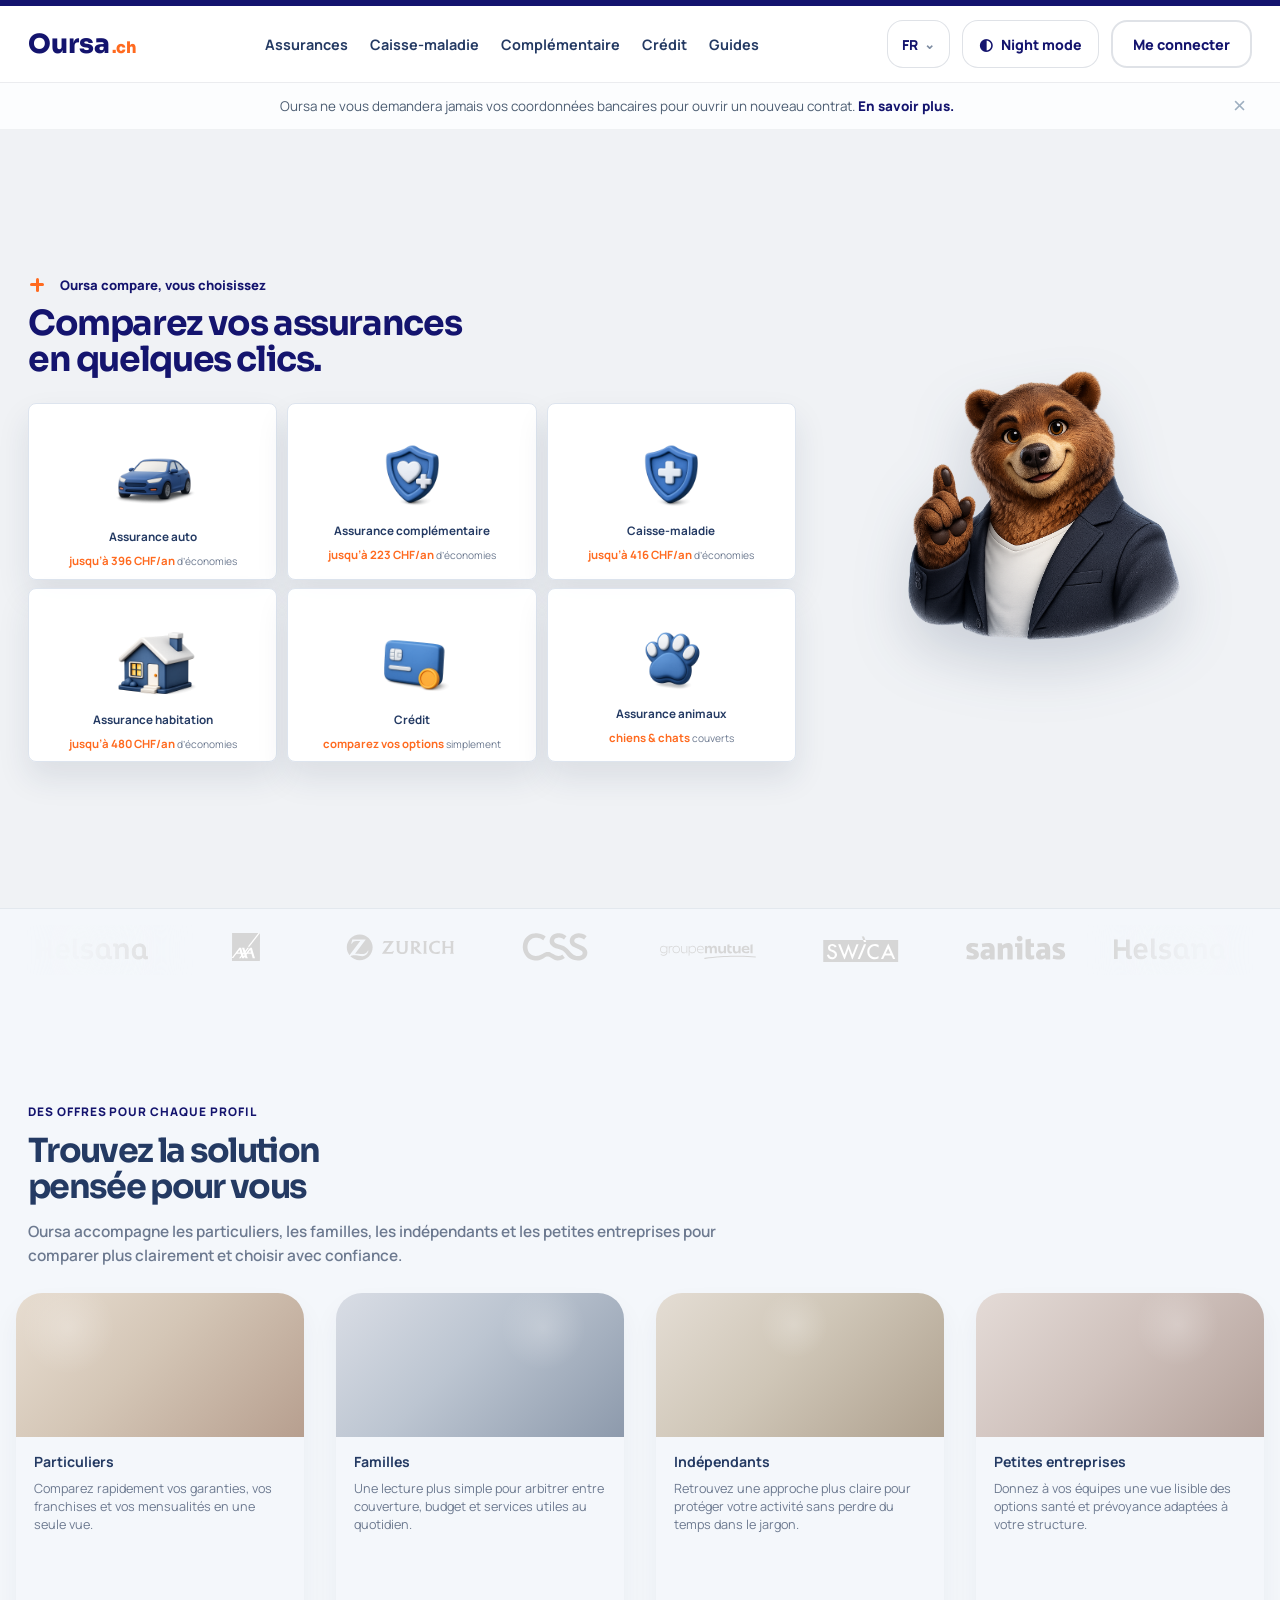
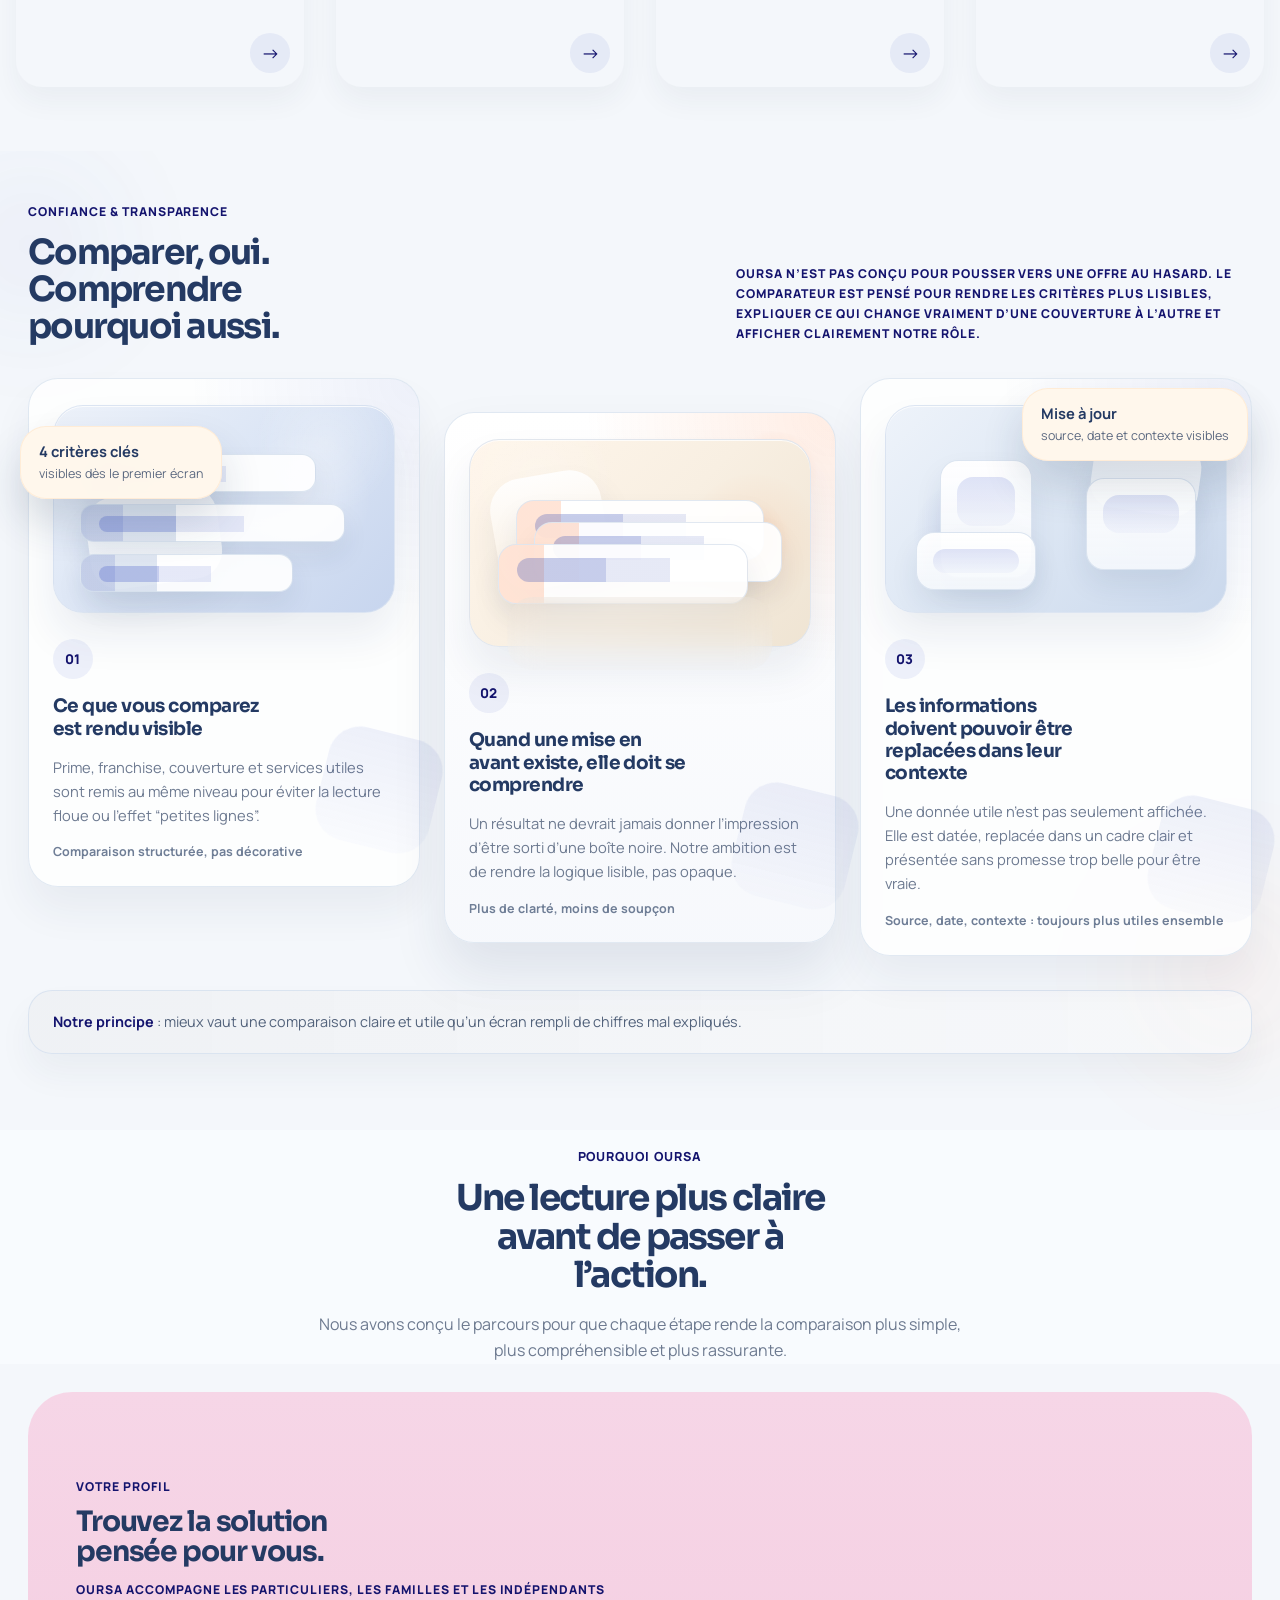
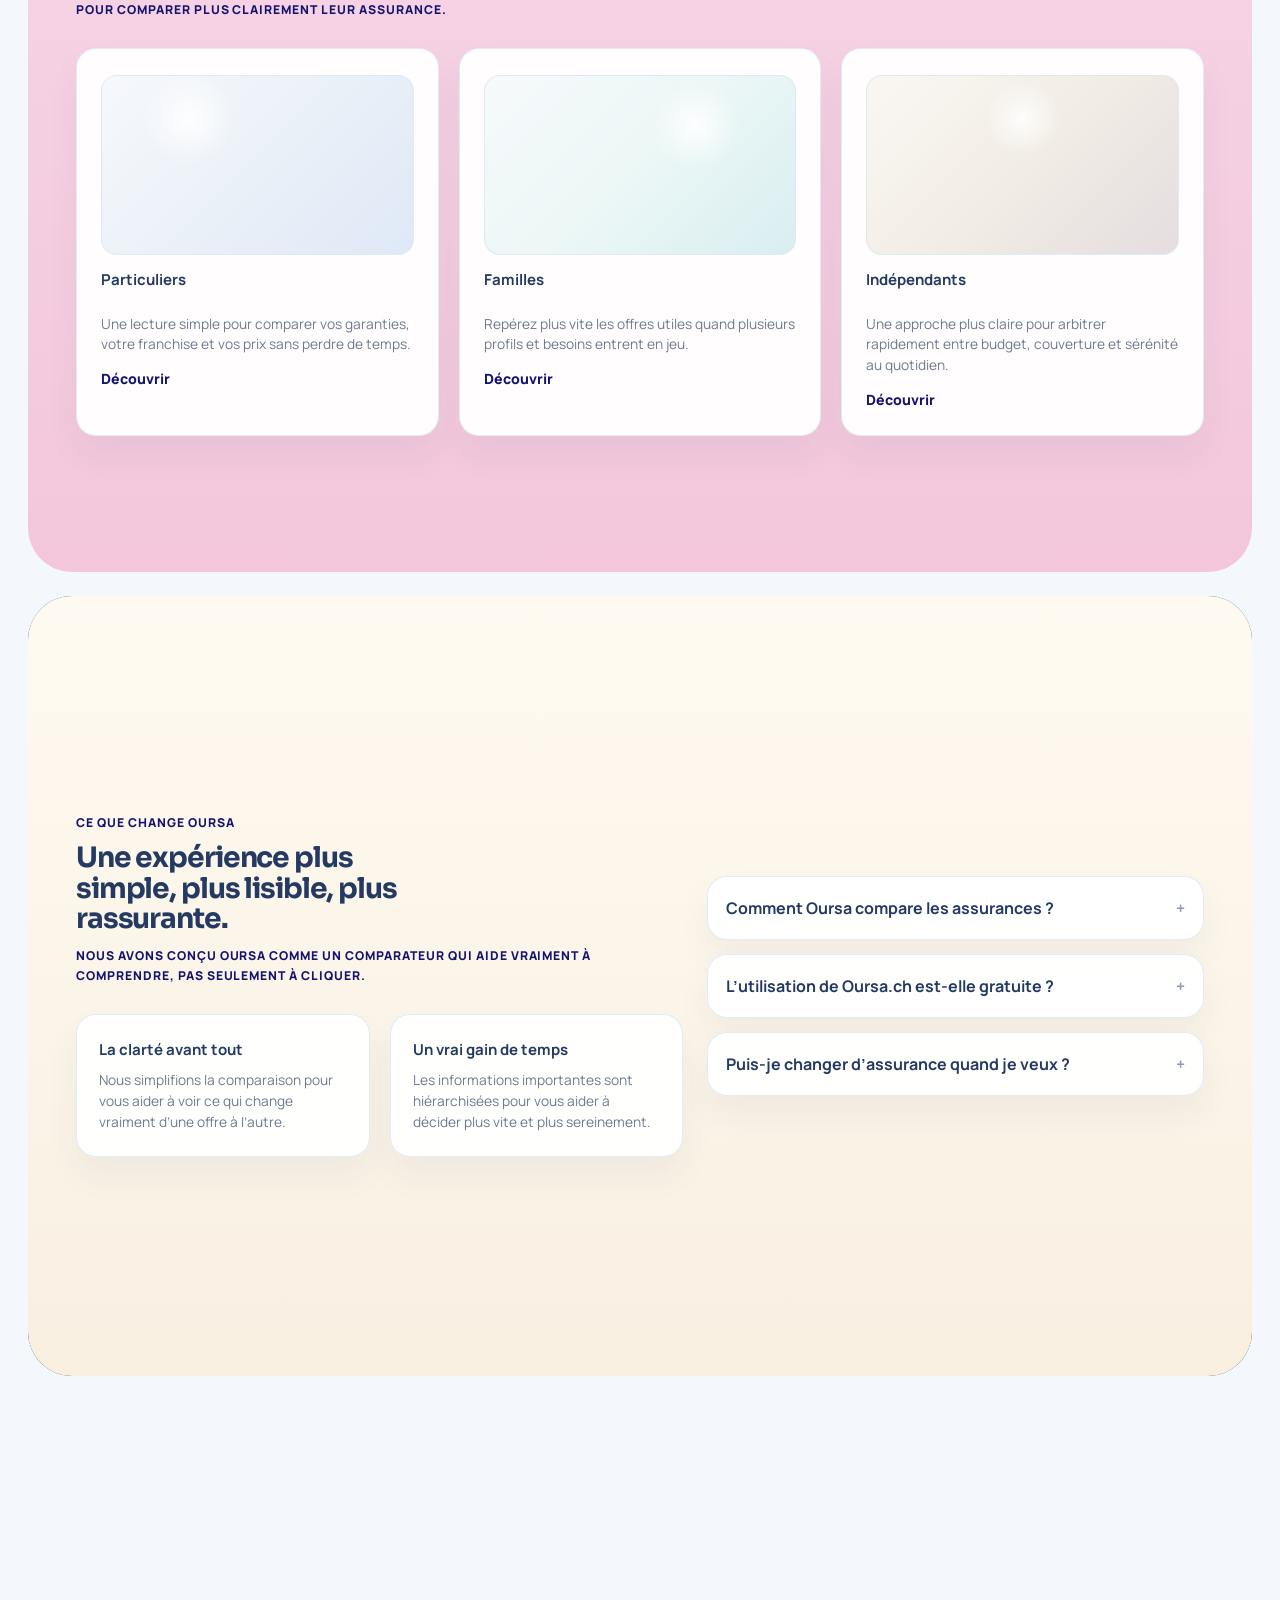
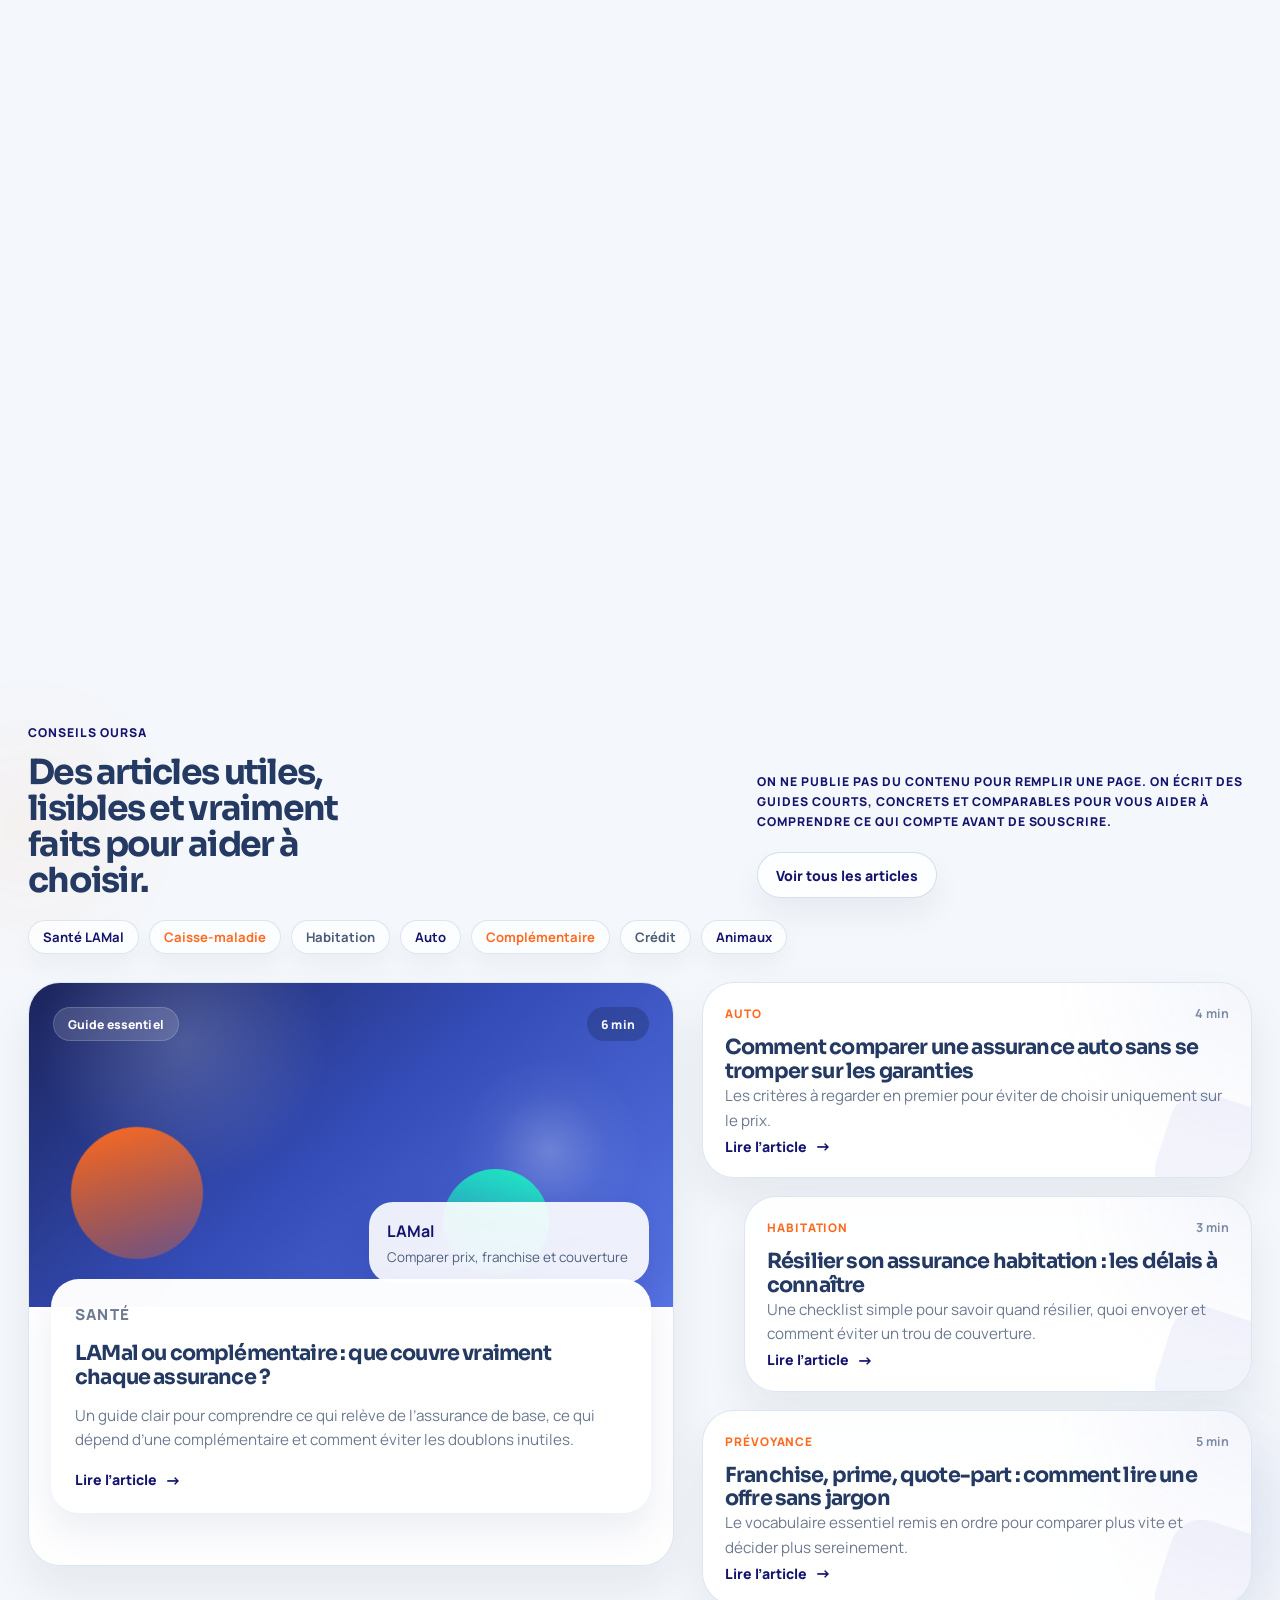
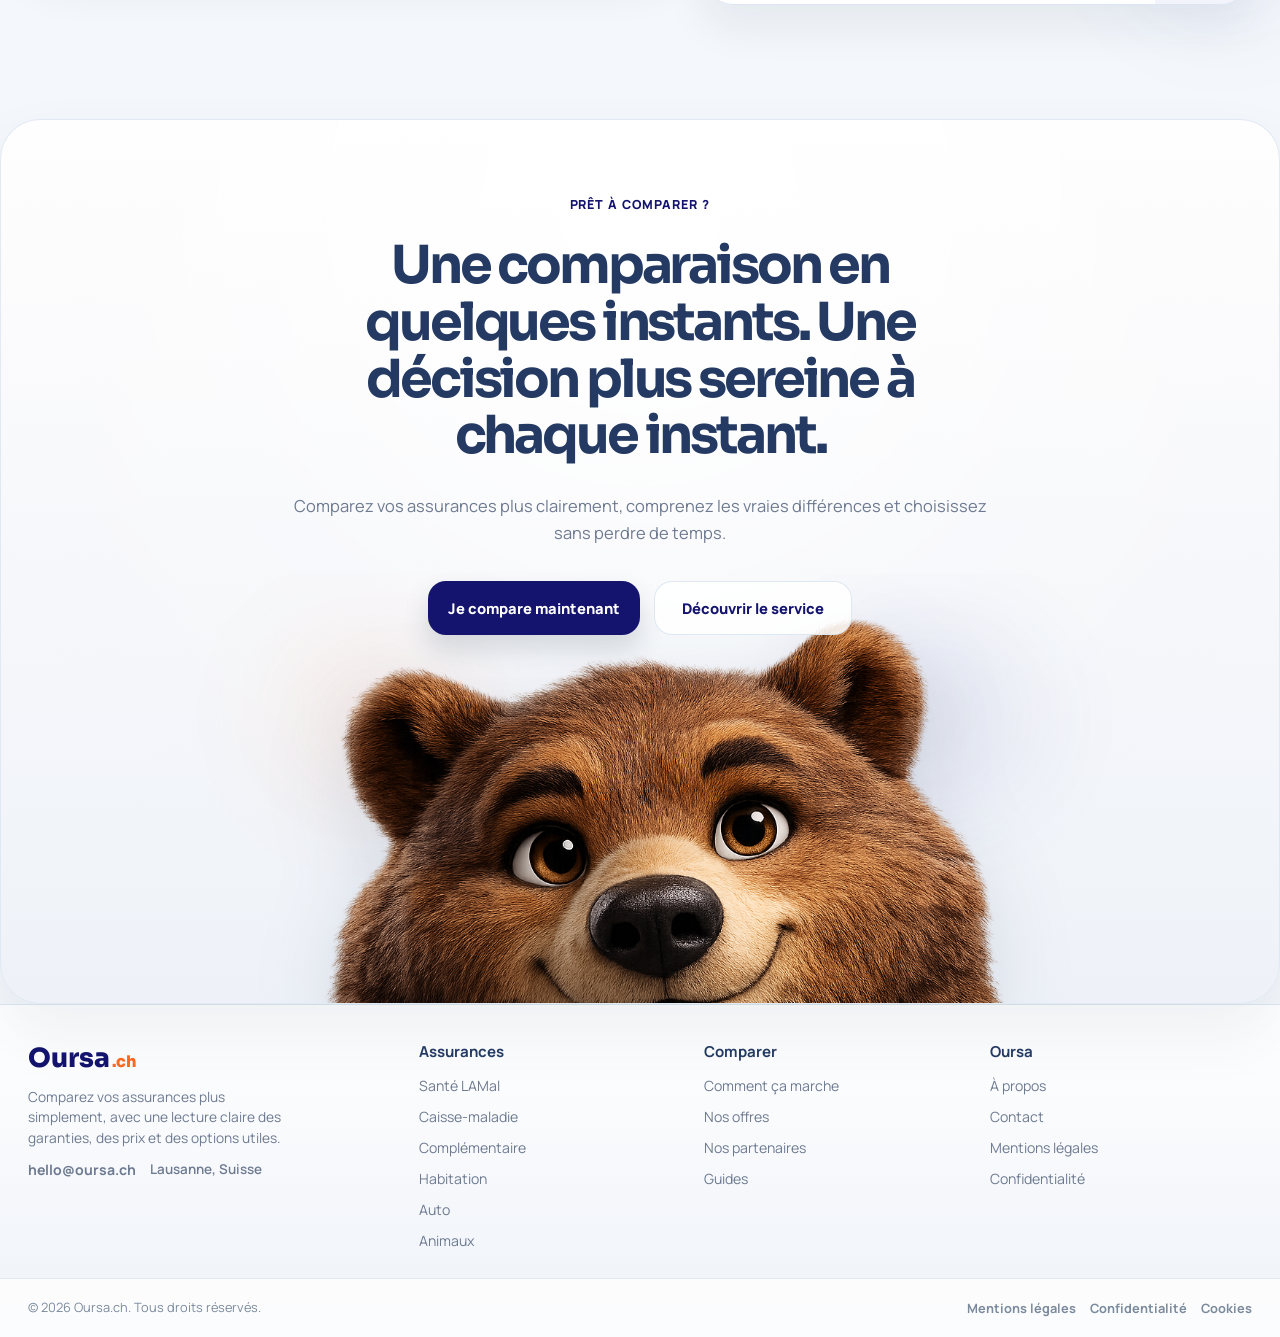
==== index.html @ 108795ac "Initial GitHub Pages site" ====
<!DOCTYPE html>
<html lang="fr">
  <head>
    <meta charset="UTF-8" />
    <meta name="viewport" content="width=device-width, initial-scale=1.0" />
    <title>Oursa.ch | Comparez vos assurances en quelques clics</title>
    <meta
      name="description"
      content="Comparez vos assurances en Suisse avec Oursa.ch : caisse-maladie, complémentaire, auto, habitation, crédit et animaux."
    />
    <script>
      try {
        if (localStorage.getItem("oursa-theme") === "dark") {
          document.documentElement.dataset.theme = "dark";
        }
      } catch (error) {}
    </script>
    <link rel="preconnect" href="https://fonts.googleapis.com" />
    <link rel="preconnect" href="https://fonts.gstatic.com" crossorigin />
    <link
      href="https://fonts.googleapis.com/css2?family=Manrope:wght@400;500;600;700;800&family=Sora:wght@600;700;800&display=swap"
      rel="stylesheet"
    />
    <link rel="stylesheet" href="furets-inspired.css" />
  </head>
  <body>
    <div class="comparator-page">
      <header class="compare-header">
        <div class="compare-header__inner">
          <a class="compare-brand" href="#" aria-label="Oursa.ch">
            <span class="compare-brand__wordmark">Oursa</span>
            <span class="compare-brand__tld">.ch</span>
          </a>

          <nav class="compare-nav" aria-label="Navigation principale">
            <a href="#hero">Assurances</a>
            <a href="#hero">Caisse-maladie</a>
            <a href="#hero">Complémentaire</a>
            <a href="#hero">Crédit</a>
            <a href="#guides">Guides</a>
          </nav>

          <div class="compare-header__actions">
            <div class="compare-language" aria-label="Choisir la langue">
              <button class="compare-language__current" type="button" aria-haspopup="true" aria-expanded="false">
                FR
                <span aria-hidden="true">⌄</span>
              </button>
              <div class="compare-language__menu">
                <a href="#" aria-current="true">FR</a>
                <a href="#">DE</a>
                <a href="#">EN</a>
                <a href="#">IT</a>
              </div>
            </div>
            <button
              class="compare-theme-toggle"
              type="button"
              aria-pressed="false"
              aria-label="Activer le mode nuit"
              data-theme-toggle
            >
              <span aria-hidden="true">◐</span>
              <span>Night mode</span>
            </button>
            <a class="compare-login" href="#hero">Me connecter</a>
          </div>
        </div>
      </header>

      <div class="compare-alert">
        <div class="compare-alert__inner">
          <p>
            Oursa ne vous demandera jamais vos coordonnées bancaires pour ouvrir un nouveau contrat.
            <a href="#hero">En savoir plus.</a>
          </p>
          <button type="button" aria-label="Fermer l’alerte">×</button>
        </div>
      </div>

      <main>
        <section class="compare-hero" id="hero">
          <div class="compare-hero__inner">
            <div class="compare-hero__copy">
              <p class="compare-hero__eyebrow">
                <span></span>
                Oursa compare, vous choisissez
              </p>
              <h1>
                <span>Comparez vos assurances</span>
                <span>en quelques clics.</span>
              </h1>

              <div class="compare-grid" aria-label="Types d’assurance">
                <a class="compare-tile" href="#hero">
                  <div class="compare-tile__icon compare-tile__icon--auto" aria-hidden="true">
                    <img class="compare-tile__icon-image" src="auto-3d.png" alt="" decoding="async" />
                  </div>
                  <h2>Assurance auto</h2>
                  <p><strong>jusqu’à 396 CHF/an</strong> d’économies</p>
                </a>

                <a class="compare-tile" href="#hero">
                  <div class="compare-tile__icon compare-tile__icon--moto" aria-hidden="true">
                    <img class="compare-tile__icon-image" src="complementaire-3d.png" alt="" decoding="async" />
                  </div>
                  <h2>Assurance complémentaire</h2>
                  <p><strong>jusqu’à 223 CHF/an</strong> d’économies</p>
                </a>

                <a class="compare-tile" href="#hero">
                  <div class="compare-tile__icon compare-tile__icon--health" aria-hidden="true">
                    <img class="compare-tile__icon-image" src="caisse-maladie-3d.png" alt="" decoding="async" />
                  </div>
                  <h2>Caisse-maladie</h2>
                  <p><strong>jusqu’à 416 CHF/an</strong> d’économies</p>
                </a>

                <a class="compare-tile" href="#hero">
                  <div class="compare-tile__icon compare-tile__icon--home" aria-hidden="true">
                    <img class="compare-tile__icon-image" src="home-3d.png" alt="" decoding="async" />
                  </div>
                  <h2>Assurance habitation</h2>
                  <p><strong>jusqu’à 480 CHF/an</strong> d’économies</p>
                </a>

                <a class="compare-tile" href="#hero">
                  <div class="compare-tile__icon compare-tile__icon--credit" aria-hidden="true">
                    <img class="compare-tile__icon-image" src="credit-3d.png" alt="" decoding="async" />
                  </div>
                  <h2>Crédit</h2>
                  <p><strong>comparez vos options</strong> simplement</p>
                </a>

                <a class="compare-tile" href="#hero">
                  <div class="compare-tile__icon compare-tile__icon--utility" aria-hidden="true">
                    <img class="compare-tile__icon-image" src="animaux-3d.png" alt="" decoding="async" />
                  </div>
                  <h2>Assurance animaux</h2>
                  <p><strong>chiens & chats</strong> couverts</p>
                </a>
              </div>
            </div>

            <div class="compare-hero__stage" aria-hidden="true">
              <div class="compare-hero__oursa">
                <img class="compare-hero__oursa-image" src="oursa-bear-hero.png" alt="" decoding="async" />
              </div>
            </div>
          </div>
        </section>

        <section class="compare-partners-band" aria-label="Nos partenaires">
          <div class="compare-partners-band__inner">
            <div class="compare-carousel compare-carousel--band" data-hero-carousel>
              <div class="compare-carousel__track" aria-label="Assureurs suisses" data-hero-track>
                <a class="compare-brand-logo compare-brand-logo--featured compare-brand-logo--image compare-brand-logo--helsana" href="#offers" aria-label="Helsana">
                  <img class="compare-brand-logo__image" src="./Helsana.svg" alt="Helsana" />
                </a>
                <a class="compare-brand-logo compare-brand-logo--image" href="#offers" aria-label="AXA">
                  <img class="compare-brand-logo__image" src="./Axa.svg" alt="AXA" />
                </a>
                <a class="compare-brand-logo compare-brand-logo--image" href="#offers" aria-label="Zurich">
                  <img class="compare-brand-logo__image" src="./Zurich.svg" alt="Zurich" />
                </a>
                <a class="compare-brand-logo compare-brand-logo--image" href="#offers" aria-label="CSS">
                  <img class="compare-brand-logo__image" src="./css.svg" alt="CSS" />
                </a>
                <a class="compare-brand-logo compare-brand-logo--image compare-brand-logo--groupemutuel" href="#offers" aria-label="Groupe Mutuel">
                  <img class="compare-brand-logo__image" src="./Groupemutuel.svg" alt="Groupe Mutuel" />
                </a>
                <a class="compare-brand-logo compare-brand-logo--image compare-brand-logo--swica" href="#offers" aria-label="SWICA">
                  <img class="compare-brand-logo__image" src="./Swica.svg" alt="SWICA" />
                </a>
                <a class="compare-brand-logo compare-brand-logo--image compare-brand-logo--sanitas" href="#offers" aria-label="Sanitas">
                  <img class="compare-brand-logo__image" src="./sanitas.svg" alt="Sanitas" />
                </a>
                <a class="compare-brand-logo compare-brand-logo--featured compare-brand-logo--image compare-brand-logo--helsana" href="#offers" aria-hidden="true" tabindex="-1">
                  <img class="compare-brand-logo__image" src="./Helsana.svg" alt="" />
                </a>
                <a class="compare-brand-logo compare-brand-logo--image" href="#offers" aria-hidden="true" tabindex="-1">
                  <img class="compare-brand-logo__image" src="./Axa.svg" alt="" />
                </a>
                <a class="compare-brand-logo compare-brand-logo--image" href="#offers" aria-hidden="true" tabindex="-1">
                  <img class="compare-brand-logo__image" src="./Zurich.svg" alt="" />
                </a>
                <a class="compare-brand-logo compare-brand-logo--image" href="#offers" aria-hidden="true" tabindex="-1">
                  <img class="compare-brand-logo__image" src="./css.svg" alt="" />
                </a>
                <a class="compare-brand-logo compare-brand-logo--image compare-brand-logo--groupemutuel" href="#offers" aria-hidden="true" tabindex="-1">
                  <img class="compare-brand-logo__image" src="./Groupemutuel.svg" alt="" />
                </a>
                <a class="compare-brand-logo compare-brand-logo--image compare-brand-logo--swica" href="#offers" aria-hidden="true" tabindex="-1">
                  <img class="compare-brand-logo__image" src="./Swica.svg" alt="" />
                </a>
                <a class="compare-brand-logo compare-brand-logo--image compare-brand-logo--sanitas" href="#offers" aria-hidden="true" tabindex="-1">
                  <img class="compare-brand-logo__image" src="./sanitas.svg" alt="" />
                </a>
              </div>
            </div>
          </div>
        </section>

        <section class="compare-audience">
          <div class="compare-audience__inner">
            <div class="compare-audience__intro">
              <p>Des offres pour chaque profil</p>
              <h2>Trouvez la solution pensée pour vous</h2>
              <div class="compare-audience__lead">
                <p>Oursa accompagne les particuliers, les familles, les indépendants et les petites entreprises pour comparer plus clairement et choisir avec confiance.</p>
              </div>
            </div>

            <div class="compare-audience__grid">
              <article class="compare-audience-card">
                <div class="compare-audience-card__media compare-audience-card__media--one" aria-hidden="true"></div>
                <div class="compare-audience-card__body">
                  <h3>Particuliers</h3>
                  <p>Comparez rapidement vos garanties, vos franchises et vos mensualités en une seule vue.</p>
                </div>
                <span class="compare-audience-card__arrow" aria-hidden="true">→</span>
              </article>

              <article class="compare-audience-card">
                <div class="compare-audience-card__media compare-audience-card__media--two" aria-hidden="true"></div>
                <div class="compare-audience-card__body">
                  <h3>Familles</h3>
                  <p>Une lecture plus simple pour arbitrer entre couverture, budget et services utiles au quotidien.</p>
                </div>
                <span class="compare-audience-card__arrow" aria-hidden="true">→</span>
              </article>

              <article class="compare-audience-card">
                <div class="compare-audience-card__media compare-audience-card__media--three" aria-hidden="true"></div>
                <div class="compare-audience-card__body">
                  <h3>Indépendants</h3>
                  <p>Retrouvez une approche plus claire pour protéger votre activité sans perdre du temps dans le jargon.</p>
                </div>
                <span class="compare-audience-card__arrow" aria-hidden="true">→</span>
              </article>

              <article class="compare-audience-card">
                <div class="compare-audience-card__media compare-audience-card__media--four" aria-hidden="true"></div>
                <div class="compare-audience-card__body">
                  <h3>Petites entreprises</h3>
                  <p>Donnez à vos équipes une vue lisible des options santé et prévoyance adaptées à votre structure.</p>
                </div>
                <span class="compare-audience-card__arrow" aria-hidden="true">→</span>
              </article>
            </div>
          </div>
        </section>

        <section class="compare-transparency" id="transparence">
          <div class="compare-transparency__inner">
            <div class="compare-transparency__intro">
              <div>
                <p>Confiance & transparence</p>
                <h2>Comparer, oui. Comprendre pourquoi aussi.</h2>
              </div>
              <div class="compare-transparency__lead">
                <p>Oursa n’est pas conçu pour pousser vers une offre au hasard. Le comparateur est pensé pour rendre les critères plus lisibles, expliquer ce qui change vraiment d’une couverture à l’autre et afficher clairement notre rôle.</p>
              </div>
            </div>

            <div class="compare-transparency__grid">
              <article class="compare-transparency-card">
                <div class="compare-transparency-card__media compare-transparency-card__media--one" aria-hidden="true">
                  <div class="compare-transparency-card__callout compare-transparency-card__callout--left">
                    <strong>4 critères clés</strong>
                    <span>visibles dès le premier écran</span>
                  </div>
                  <div class="compare-transparency-card__mock compare-transparency-card__mock--table">
                    <span></span>
                    <span></span>
                    <span></span>
                  </div>
                </div>
                <span class="compare-transparency-card__index">01</span>
                <h3>Ce que vous comparez est rendu visible</h3>
                <p>Prime, franchise, couverture et services utiles sont remis au même niveau pour éviter la lecture floue ou l’effet “petites lignes”.</p>
                <span class="compare-transparency-card__source">Comparaison structurée, pas décorative</span>
              </article>

              <article class="compare-transparency-card compare-transparency-card--featured">
                <div class="compare-transparency-card__media compare-transparency-card__media--two" aria-hidden="true">
                  <div class="compare-transparency-card__callout compare-transparency-card__callout--center">
                    <strong>Tri expliqué</strong>
                    <span>ordre, logique et critères assumés</span>
                  </div>
                  <div class="compare-transparency-card__mock compare-transparency-card__mock--stack">
                    <span></span>
                    <span></span>
                    <span></span>
                  </div>
                </div>
                <span class="compare-transparency-card__index">02</span>
                <h3>Quand une mise en avant existe, elle doit se comprendre</h3>
                <p>Un résultat ne devrait jamais donner l’impression d’être sorti d’une boîte noire. Notre ambition est de rendre la logique lisible, pas opaque.</p>
                <span class="compare-transparency-card__source">Plus de clarté, moins de soupçon</span>
              </article>

              <article class="compare-transparency-card">
                <div class="compare-transparency-card__media compare-transparency-card__media--three" aria-hidden="true">
                  <div class="compare-transparency-card__callout compare-transparency-card__callout--right">
                    <strong>Mise à jour</strong>
                    <span>source, date et contexte visibles</span>
                  </div>
                  <div class="compare-transparency-card__mock compare-transparency-card__mock--doc">
                    <span></span>
                    <span></span>
                    <span></span>
                  </div>
                </div>
                <span class="compare-transparency-card__index">03</span>
                <h3>Les informations doivent pouvoir être replacées dans leur contexte</h3>
                <p>Une donnée utile n’est pas seulement affichée. Elle est datée, replacée dans un cadre clair et présentée sans promesse trop belle pour être vraie.</p>
                <span class="compare-transparency-card__source">Source, date, contexte : toujours plus utiles ensemble</span>
              </article>
            </div>

            <div class="compare-transparency__note">
              <p><strong>Notre principe</strong> : mieux vaut une comparaison claire et utile qu’un écran rempli de chiffres mal expliqués.</p>
            </div>
          </div>
        </section>

        <section class="compare-stack-intro">
          <div class="compare-stack-intro__inner">
            <p>Pourquoi Oursa</p>
            <h2>Une lecture plus claire avant de passer à l’action.</h2>
            <div class="compare-stack-intro__lead">
              <p>Nous avons conçu le parcours pour que chaque étape rende la comparaison plus simple, plus compréhensible et plus rassurante.</p>
            </div>
          </div>
        </section>

        <section class="compare-stack" id="how-it-works" data-compare-stack>
          <div class="compare-stack__sticky">
            <article class="compare-panel compare-panel--rose" data-stack-card>
              <div class="compare-panel__inner">
                <div class="compare-heading">
                  <p>Votre profil</p>
                  <h2>Trouvez la solution pensée pour vous.</h2>
                  <div class="compare-heading__lead">
                    <p>Oursa accompagne les particuliers, les familles et les indépendants pour comparer plus clairement leur assurance.</p>
                  </div>
                </div>

                <div class="compare-steps compare-steps--profiles">
                  <article class="compare-step compare-step--visual">
                    <div class="compare-step__media compare-step__media--one" aria-hidden="true"></div>
                    <h3>Particuliers</h3>
                    <p>Une lecture simple pour comparer vos garanties, votre franchise et vos prix sans perdre de temps.</p>
                    <a href="#hero">Découvrir</a>
                  </article>
                  <article class="compare-step compare-step--visual">
                    <div class="compare-step__media compare-step__media--two" aria-hidden="true"></div>
                    <h3>Familles</h3>
                    <p>Repérez plus vite les offres utiles quand plusieurs profils et besoins entrent en jeu.</p>
                    <a href="#hero">Découvrir</a>
                  </article>
                  <article class="compare-step compare-step--visual">
                    <div class="compare-step__media compare-step__media--three" aria-hidden="true"></div>
                    <h3>Indépendants</h3>
                    <p>Une approche plus claire pour arbitrer rapidement entre budget, couverture et sérénité au quotidien.</p>
                    <a href="#hero">Découvrir</a>
                  </article>
                </div>
              </div>
            </article>

            <article class="compare-panel compare-panel--deep" id="offers" data-stack-card>
              <div class="compare-panel__inner">
                <div class="compare-heading">
                  <div>
                    <p>Pourquoi comparer</p>
                    <h2>Choisir son assurance ne devrait pas ressembler à un parcours du combattant.</h2>
                    <div class="compare-heading__lead">
                      <p>Entre garanties peu lisibles, franchises difficiles à comparer et écarts de prix importants, il est facile de s’y perdre.</p>
                    </div>
                  </div>
                </div>

                <div class="compare-offers compare-offers--stats">
                  <article class="compare-offer">
                    <div class="compare-offer__price">3 min</div>
                    <h3>pour comprendre une offre</h3>
                    <p>Une lecture synthétique des points essentiels, sans jargon ni aller-retour inutiles.</p>
                  </article>
                  <article class="compare-offer compare-offer--featured">
                    <span class="compare-offer__badge">Plus clair</span>
                    <div class="compare-offer__price">0 jargon</div>
                    <h3>dans la comparaison</h3>
                    <p>Les différences importantes sont rendues visibles immédiatement, pour décider avec plus de confiance.</p>
                  </article>
                  <article class="compare-offer">
                    <div class="compare-offer__price">1 vue</div>
                    <h3>pour comparer prix et garanties</h3>
                    <p>Vous voyez l’essentiel au même endroit au lieu de naviguer entre plusieurs documents.</p>
                  </article>
                </div>
              </div>
            </article>

            <article class="compare-panel compare-panel--ivory" data-stack-card>
              <div class="compare-panel__inner compare-why compare-why--editorial">
                <div>
                  <div class="compare-heading">
                    <p>Ce que change Oursa</p>
                    <h2>Une expérience plus simple, plus lisible, plus rassurante.</h2>
                    <div class="compare-heading__lead">
                      <p>Nous avons conçu Oursa comme un comparateur qui aide vraiment à comprendre, pas seulement à cliquer.</p>
                    </div>
                  </div>
                  <div class="compare-why__grid">
                    <article class="compare-why__card">
                      <h3>La clarté avant tout</h3>
                      <p>Nous simplifions la comparaison pour vous aider à voir ce qui change vraiment d’une offre à l’autre.</p>
                    </article>
                    <article class="compare-why__card">
                      <h3>Un vrai gain de temps</h3>
                      <p>Les informations importantes sont hiérarchisées pour vous aider à décider plus vite et plus sereinement.</p>
                    </article>
                  </div>
                </div>

                <div class="compare-faq">
                  <details>
                    <summary>Comment Oursa compare les assurances ?</summary>
                    <p>Nous présentons les offres selon des critères concrets: prix, franchise, garanties et services inclus.</p>
                  </details>
                  <details>
                    <summary>L’utilisation de Oursa.ch est-elle gratuite ?</summary>
                    <p>Oui, la comparaison est gratuite pour l’utilisateur.</p>
                  </details>
                  <details>
                    <summary>Puis-je changer d’assurance quand je veux ?</summary>
                    <p>Cela dépend du contrat, du type d’assurance et des délais applicables.</p>
                  </details>
                </div>
              </div>
            </article>
          </div>
        </section>

        <section class="compare-insights" id="guides">
          <div class="compare-insights__inner">
            <div class="compare-insights__header">
              <div>
                <p>Conseils Oursa</p>
                <h2>Des articles utiles, lisibles et vraiment faits pour aider à choisir.</h2>
              </div>
              <div class="compare-insights__lead">
                <p>On ne publie pas du contenu pour remplir une page. On écrit des guides courts, concrets et comparables pour vous aider à comprendre ce qui compte avant de souscrire.</p>
                <a class="compare-insights__all" href="#hero">Voir tous les articles</a>
              </div>
            </div>

            <div class="compare-insights__topics" aria-label="Catégories de guides">
              <span>Santé LAMal</span>
              <span>Caisse-maladie</span>
              <span>Habitation</span>
              <span>Auto</span>
              <span>Complémentaire</span>
              <span>Crédit</span>
              <span>Animaux</span>
            </div>

            <div class="compare-insights__grid">
              <article class="compare-insight compare-insight--feature">
                <div class="compare-insight__media compare-insight__media--featured" aria-hidden="true">
                  <span class="compare-insight__pill">Guide essentiel</span>
                  <span class="compare-insight__time">6 min</span>
                  <div class="compare-insight__shape compare-insight__shape--one"></div>
                  <div class="compare-insight__shape compare-insight__shape--two"></div>
                  <div class="compare-insight__shape compare-insight__shape--three"></div>
                  <div class="compare-insight__card-preview">
                    <strong>LAMal</strong>
                    <span>Comparer prix, franchise et couverture</span>
                  </div>
                </div>
                <div class="compare-insight__body">
                  <p class="compare-insight__kicker">Santé</p>
                  <h3>LAMal ou complémentaire : que couvre vraiment chaque assurance ?</h3>
                  <p>Un guide clair pour comprendre ce qui relève de l’assurance de base, ce qui dépend d’une complémentaire et comment éviter les doublons inutiles.</p>
                  <a class="compare-insight__link" href="#hero">Lire l’article</a>
                </div>
              </article>

              <div class="compare-insights__rail">
                <article class="compare-insight compare-insight--compact">
                  <div class="compare-insight__mini-top">
                    <span class="compare-insight__mini-kicker">Auto</span>
                    <span class="compare-insight__mini-time">4 min</span>
                  </div>
                  <h3>Comment comparer une assurance auto sans se tromper sur les garanties</h3>
                  <p>Les critères à regarder en premier pour éviter de choisir uniquement sur le prix.</p>
                  <a class="compare-insight__link" href="#hero">Lire l’article</a>
                </article>

                <article class="compare-insight compare-insight--compact compare-insight--offset">
                  <div class="compare-insight__mini-top">
                    <span class="compare-insight__mini-kicker">Habitation</span>
                    <span class="compare-insight__mini-time">3 min</span>
                  </div>
                  <h3>Résilier son assurance habitation : les délais à connaître</h3>
                  <p>Une checklist simple pour savoir quand résilier, quoi envoyer et comment éviter un trou de couverture.</p>
                  <a class="compare-insight__link" href="#hero">Lire l’article</a>
                </article>

                <article class="compare-insight compare-insight--compact">
                  <div class="compare-insight__mini-top">
                    <span class="compare-insight__mini-kicker">Prévoyance</span>
                    <span class="compare-insight__mini-time">5 min</span>
                  </div>
                  <h3>Franchise, prime, quote-part : comment lire une offre sans jargon</h3>
                  <p>Le vocabulaire essentiel remis en ordre pour comparer plus vite et décider plus sereinement.</p>
                  <a class="compare-insight__link" href="#hero">Lire l’article</a>
                </article>
              </div>
            </div>
          </div>
        </section>

        <section class="compare-section compare-section--cta">
          <div class="compare-section__inner">
            <div class="compare-cta-showcase">
              <div class="compare-cta-showcase__content">
                <p>Prêt à comparer ?</p>
                <h2>Une comparaison en quelques instants. Une décision plus sereine à chaque instant.</h2>
                <div class="compare-cta-showcase__lead">
                  <p>Comparez vos assurances plus clairement, comprenez les vraies différences et choisissez sans perdre de temps.</p>
                </div>
                <div class="compare-cta-showcase__actions">
                  <a class="compare-button" href="#hero">Je compare maintenant</a>
                  <a class="compare-button compare-button--ghost" href="#how-it-works">Découvrir le service</a>
                </div>
              </div>

              <div class="compare-cta-showcase__visual" aria-hidden="true">
                <div class="compare-cta-showcase__glow compare-cta-showcase__glow--left"></div>
                <div class="compare-cta-showcase__glow compare-cta-showcase__glow--right"></div>
                <div class="compare-cta-showcase__peek">
                  <img class="compare-cta-showcase__bear-image" src="oursa-bear-peek-footer.png" alt="" decoding="async" />
                </div>
              </div>
            </div>
          </div>
        </section>
      </main>

      <footer class="compare-footer">
        <div class="compare-footer__inner">
          <div class="compare-footer__brand">
            <a class="compare-brand" href="#" aria-label="Oursa.ch">
              <span class="compare-brand__wordmark">Oursa</span>
              <span class="compare-brand__tld">.ch</span>
            </a>
            <p>Comparez vos assurances plus simplement, avec une lecture claire des garanties, des prix et des options utiles.</p>
            <div class="compare-footer__contact">
              <a href="mailto:hello@oursa.ch">hello@oursa.ch</a>
              <span>Lausanne, Suisse</span>
            </div>
          </div>

          <div class="compare-footer__column">
            <h3>Assurances</h3>
            <a href="#hero">Santé LAMal</a>
            <a href="#hero">Caisse-maladie</a>
            <a href="#hero">Complémentaire</a>
            <a href="#hero">Habitation</a>
            <a href="#hero">Auto</a>
            <a href="#hero">Animaux</a>
          </div>

          <div class="compare-footer__column">
            <h3>Comparer</h3>
            <a href="#how-it-works">Comment ça marche</a>
            <a href="#offers">Nos offres</a>
            <a href="#hero">Nos partenaires</a>
            <a href="#hero">Guides</a>
          </div>

          <div class="compare-footer__column">
            <h3>Oursa</h3>
            <a href="#hero">À propos</a>
            <a href="#hero">Contact</a>
            <a href="#hero">Mentions légales</a>
            <a href="#hero">Confidentialité</a>
          </div>
        </div>

        <div class="compare-footer__bottom">
          <div class="compare-footer__bottom-inner">
            <p>© 2026 Oursa.ch. Tous droits réservés.</p>
            <div class="compare-footer__legal">
              <a href="#hero">Mentions légales</a>
              <a href="#hero">Confidentialité</a>
              <a href="#hero">Cookies</a>
            </div>
          </div>
        </div>
      </footer>
    </div>
    <script src="script.js"></script>
  </body>
</html>
---- furets-inspired.css ----
:root {
  --hero-blue: #f0f2f5;
  --hero-blue-strong: #e3e7ee;
  --nav-text: #243a63;
  --brand-blue: #14146e;
  --brand-orange: #ff6a1f;
  --brand-green: #344cb7;
  --tile-border: #dde4ee;
  --tile-shadow: 0 16px 32px rgba(34, 53, 77, 0.1);
  --text-main: #243a63;
  --text-muted: #6d7a90;
  --white: #ffffff;
  --max-width: 1380px;
  --stack-top: 88px;
  --stack-panel-height: calc(100vh - 120px);
  --stack-overlap: 92vh;
  --stack-wrapper-height: calc(var(--stack-panel-height) + 104vh);
}

* {
  box-sizing: border-box;
}

body {
  margin: 0;
  font-family: "Manrope", sans-serif;
  color: var(--text-main);
  background: #f4f7fb;
  overflow-x: hidden;
}

html[data-theme="dark"] {
  color-scheme: dark;
}

html[data-theme="dark"] body {
  color: #e6edf8;
  background: #0d1322;
}

a {
  color: inherit;
  text-decoration: none;
}

.compare-header {
  background: #fff;
  border-top: 6px solid var(--brand-blue);
  box-shadow: 0 1px 0 rgba(34, 53, 77, 0.08);
}

.compare-header__inner,
.compare-alert__inner,
.compare-hero__inner {
  width: min(calc(100% - 56px), var(--max-width));
  margin: 0 auto;
}

.compare-header__inner {
  display: grid;
  grid-template-columns: auto 1fr auto;
  align-items: center;
  gap: 28px;
  min-height: 76px;
}

.compare-header__actions {
  display: inline-flex;
  align-items: center;
  gap: 12px;
}

.compare-language {
  position: relative;
  z-index: 20;
}

.compare-language__current {
  display: inline-flex;
  align-items: center;
  justify-content: center;
  gap: 6px;
  min-height: 48px;
  padding: 0 14px;
  border: 1px solid rgba(30, 53, 87, 0.14);
  border-radius: 16px;
  background: rgba(255, 255, 255, 0.96);
  color: var(--brand-blue);
  font-family: inherit;
  font-size: 0.86rem;
  font-weight: 900;
  cursor: pointer;
  transition: transform 160ms ease, background 160ms ease, border-color 160ms ease;
}

.compare-language__current:hover,
.compare-language__current:focus-visible {
  transform: translateY(-1px);
}

.compare-language__current span {
  color: #7c8ba1;
  font-size: 0.8rem;
  line-height: 1;
}

.compare-language__menu {
  position: absolute;
  top: calc(100% + 10px);
  right: 0;
  display: grid;
  gap: 4px;
  min-width: 92px;
  padding: 8px;
  border: 1px solid rgba(219, 229, 241, 0.92);
  border-radius: 16px;
  background: rgba(255, 255, 255, 0.98);
  box-shadow: 0 18px 34px rgba(31, 53, 88, 0.12);
  opacity: 0;
  pointer-events: none;
  transform: translateY(-4px);
  transition: opacity 160ms ease, transform 160ms ease;
}

.compare-language:hover .compare-language__menu,
.compare-language:focus-within .compare-language__menu {
  opacity: 1;
  pointer-events: auto;
  transform: translateY(0);
}

.compare-language__menu a {
  display: flex;
  align-items: center;
  justify-content: center;
  min-height: 34px;
  border-radius: 11px;
  color: var(--brand-blue);
  font-size: 0.82rem;
  font-weight: 900;
}

.compare-language__menu a:hover,
.compare-language__menu a:focus-visible,
.compare-language__menu a[aria-current="true"] {
  background: #f0f2f5;
}

.compare-brand {
  display: inline-flex;
  align-items: baseline;
  gap: 2px;
  font-family: "Sora", sans-serif;
  font-weight: 800;
}

.compare-brand__wordmark {
  font-size: 1.65rem;
  color: var(--brand-blue);
}

.compare-brand__tld {
  font-size: 1rem;
  color: var(--brand-orange);
}

.compare-nav {
  display: flex;
  align-items: center;
  justify-content: center;
  gap: 22px;
  font-size: 0.9rem;
  font-weight: 700;
  color: var(--nav-text);
}

.compare-login {
  display: inline-flex;
  align-items: center;
  justify-content: center;
  min-height: 48px;
  padding: 0 20px;
  border: 2px solid rgba(30, 53, 87, 0.14);
  border-radius: 16px;
  color: var(--brand-blue);
  font-size: 0.9rem;
  font-weight: 800;
  background: rgba(255, 255, 255, 0.96);
}

.compare-theme-toggle {
  display: inline-flex;
  align-items: center;
  justify-content: center;
  gap: 8px;
  min-height: 48px;
  padding: 0 16px;
  border: 1px solid rgba(30, 53, 87, 0.14);
  border-radius: 16px;
  background: rgba(255, 255, 255, 0.96);
  color: var(--brand-blue);
  font-family: inherit;
  font-size: 0.88rem;
  font-weight: 800;
  cursor: pointer;
  transition: transform 160ms ease, background 160ms ease, border-color 160ms ease, color 160ms ease;
}

.compare-theme-toggle:hover,
.compare-theme-toggle:focus-visible {
  transform: translateY(-1px);
}

.compare-theme-toggle span:first-child {
  font-size: 1rem;
  line-height: 1;
}

.compare-alert {
  background: rgba(255, 255, 255, 0.72);
  border-top: 1px solid rgba(34, 53, 77, 0.06);
  border-bottom: 1px solid rgba(34, 53, 77, 0.06);
}

.compare-alert__inner {
  display: grid;
  grid-template-columns: 1fr auto;
  align-items: center;
  gap: 20px;
  min-height: 46px;
}

.compare-alert p {
  margin: 0;
  text-align: center;
  font-size: 0.84rem;
  color: #4c5d72;
}

.compare-alert a {
  color: var(--brand-blue);
  font-weight: 800;
}

.compare-alert button {
  border: 0;
  background: none;
  color: #9eafc0;
  font-size: 1.4rem;
  line-height: 1;
  cursor: pointer;
}

.compare-hero {
  background: #f0f2f5;
  min-height: calc(100vh - 122px);
  min-height: calc(100svh - 122px);
}

.compare-hero__inner {
  display: grid;
  grid-template-columns: minmax(0, 1fr) 420px;
  gap: 36px;
  align-items: center;
  min-height: calc(100vh - 122px);
  min-height: calc(100svh - 122px);
  padding: 24px 0 24px;
}

.compare-hero__copy {
  max-width: 980px;
}

.compare-hero__eyebrow {
  display: inline-flex;
  align-items: center;
  gap: 14px;
  margin: 0 0 12px;
  color: var(--brand-blue);
  font-size: 0.82rem;
  font-weight: 800;
}

.compare-hero__eyebrow span {
  width: 18px;
  height: 18px;
  position: relative;
}

.compare-hero__eyebrow span::before,
.compare-hero__eyebrow span::after {
  content: "";
  position: absolute;
  inset: 0;
  margin: auto;
  border-radius: 999px;
  background: var(--brand-orange);
}

.compare-hero__eyebrow span::before {
  width: 14px;
  height: 3px;
}

.compare-hero__eyebrow span::after {
  width: 3px;
  height: 14px;
}

.compare-hero h1 {
  margin: 0;
  max-width: none;
  font-family: "Sora", sans-serif;
  font-size: clamp(1.85rem, 2.7vw, 2.35rem);
  line-height: 1.04;
  letter-spacing: -0.04em;
  color: var(--brand-blue);
}

.compare-hero h1 span {
  display: block;
}

.compare-carousel {
  max-width: 620px;
  margin-top: 18px;
  overflow: hidden;
}

.compare-partners-band {
  width: 100%;
  background: #f4f7fb;
  border-top: 1px solid rgba(31, 53, 88, 0.08);
  border-bottom: 0;
}

.compare-partners-band__inner {
  width: min(calc(100% - 48px), 1440px);
  margin: 0 auto;
  padding: 16px 0;
}

.compare-carousel--band {
  position: relative;
  max-width: none;
  margin-top: 0;
  overflow: hidden;
  -webkit-mask-image: linear-gradient(90deg, transparent 0%, rgba(0, 0, 0, 0.25) 5%, #000 12%, #000 88%, rgba(0, 0, 0, 0.25) 95%, transparent 100%);
  mask-image: linear-gradient(90deg, transparent 0%, rgba(0, 0, 0, 0.25) 5%, #000 12%, #000 88%, rgba(0, 0, 0, 0.25) 95%, transparent 100%);
}

.compare-carousel--band::before,
.compare-carousel--band::after {
  content: "";
  position: absolute;
  top: -28px;
  bottom: -28px;
  width: 150px;
  pointer-events: none;
  z-index: 2;
  filter: blur(22px);
  opacity: 0.92;
}

.compare-carousel--band::before {
  left: -14px;
  background:
    radial-gradient(circle at 0% 50%, rgba(244, 247, 251, 1) 0%, rgba(244, 247, 251, 0.9) 30%, rgba(244, 247, 251, 0.45) 58%, rgba(244, 247, 251, 0) 100%);
}

.compare-carousel--band::after {
  right: -14px;
  background:
    radial-gradient(circle at 100% 50%, rgba(244, 247, 251, 1) 0%, rgba(244, 247, 251, 0.9) 30%, rgba(244, 247, 251, 0.45) 58%, rgba(244, 247, 251, 0) 100%);
}

html[data-theme="dark"] .compare-partners-band {
  background: #0d1322;
  border-top-color: rgba(255, 255, 255, 0.08);
}

html[data-theme="dark"] .compare-carousel--band::before {
  background:
    radial-gradient(circle at 0% 50%, rgba(13, 19, 34, 1) 0%, rgba(13, 19, 34, 0.9) 30%, rgba(13, 19, 34, 0.45) 58%, rgba(13, 19, 34, 0) 100%);
}

html[data-theme="dark"] .compare-carousel--band::after {
  background:
    radial-gradient(circle at 100% 50%, rgba(13, 19, 34, 1) 0%, rgba(13, 19, 34, 0.9) 30%, rgba(13, 19, 34, 0.45) 58%, rgba(13, 19, 34, 0) 100%);
}

.compare-carousel__top {
  display: flex;
  align-items: center;
  justify-content: flex-start;
  gap: 12px;
  margin-bottom: 8px;
}

.compare-carousel__label {
  margin: 0;
  color: var(--brand-blue);
  font-size: 0.72rem;
  font-weight: 800;
  letter-spacing: 0.06em;
  text-transform: uppercase;
  position: relative;
  padding-left: 13px;
}

.compare-carousel__label::before {
  content: "";
  position: absolute;
  left: 0;
  top: 50%;
  width: 7px;
  height: 7px;
  border-radius: 999px;
  background: linear-gradient(180deg, var(--brand-orange), var(--brand-blue));
  transform: translateY(-50%);
}

.compare-carousel__track {
  display: flex;
  align-items: center;
  gap: 18px;
  width: max-content;
  min-width: max-content;
  overflow: visible;
  padding: 2px 0 8px;
  scrollbar-width: none;
  cursor: pointer;
  will-change: transform;
}

.compare-carousel__track::-webkit-scrollbar {
  display: none;
}

.compare-carousel:hover .compare-carousel__track,
.compare-carousel:focus-within .compare-carousel__track {
  animation: compare-carousel-marquee 12s linear infinite;
}

@keyframes compare-carousel-marquee {
  from {
    transform: translateX(0);
  }

  to {
    transform: translateX(-50%);
  }
}

.compare-brand-logo {
  flex: 0 0 auto;
  display: inline-flex;
  align-items: center;
  justify-content: center;
  width: 136px;
  height: 40px;
  min-height: 40px;
  padding: 0;
  color: rgba(47, 64, 86, 0.62);
  transition: transform 180ms ease, color 180ms ease;
  line-height: 0;
}

.compare-brand-logo--image {
  padding: 0;
}

.compare-brand-logo:hover,
.compare-brand-logo:focus-visible {
  color: rgba(18, 57, 90, 0.92);
  transform: translateY(-1px);
}

.compare-brand-logo--featured {
  color: var(--brand-blue);
}

.compare-brand-logo:nth-child(2n) {
  color: rgba(52, 76, 183, 0.84);
}

.compare-brand-logo:nth-child(3n) {
  color: rgba(20, 20, 110, 0.72);
}

.compare-brand-logo__wordmark {
  display: block;
  font-size: 0.98rem;
  line-height: 1;
  font-weight: 800;
  letter-spacing: -0.02em;
  white-space: nowrap;
}

.compare-brand-logo__image {
  display: block;
  width: auto;
  max-width: 100%;
  height: 28px;
  object-fit: contain;
  transition: opacity 180ms ease, transform 180ms ease;
}

.compare-brand-logo--sanitas .compare-brand-logo__image {
  height: 25px;
}

.compare-brand-logo--helsana .compare-brand-logo__image {
  transform: translateY(2px);
}

.compare-brand-logo--groupemutuel .compare-brand-logo__image {
  height: 24px;
  transform: translateY(4px);
}

.compare-brand-logo--swica .compare-brand-logo__image {
  height: 26px;
  transform: translateY(2px);
}

.compare-brand-logo:hover .compare-brand-logo__image,
.compare-brand-logo:focus-visible .compare-brand-logo__image {
  opacity: 0.96;
}

.compare-grid {
  display: grid;
  grid-template-columns: repeat(3, minmax(0, 1fr));
  gap: 8px 10px;
  max-width: 900px;
  margin-top: 26px;
}

.compare-tile {
  display: grid;
  justify-items: center;
  align-content: start;
  min-height: 132px;
  padding: 12px 9px 10px;
  border-radius: 8px;
  background: rgba(255, 255, 255, 0.98);
  border: 1px solid var(--tile-border);
  box-shadow: var(--tile-shadow);
  text-align: center;
  transition: transform 180ms ease, box-shadow 180ms ease;
}

.compare-tile:hover,
.compare-tile:focus-visible {
  transform: translateY(-4px);
  box-shadow: 0 22px 44px rgba(34, 53, 77, 0.14);
}

.compare-tile__icon {
  display: grid;
  place-items: center;
  width: 48px;
  height: 40px;
  margin-bottom: 7px;
  border-radius: 9px;
  color: #133b60;
  background:
    radial-gradient(circle at 30% 24%, rgba(255, 255, 255, 1), rgba(255, 255, 255, 0.88) 34%, transparent 35%),
    linear-gradient(180deg, rgba(248, 251, 255, 1), rgba(236, 243, 250, 0.95));
  box-shadow:
    0 16px 28px rgba(34, 53, 77, 0.12),
    inset 0 1px 0 rgba(255, 255, 255, 0.94),
    inset 0 -8px 10px rgba(34, 53, 77, 0.06);
}

.compare-tile__icon svg {
  width: 23px;
  height: 23px;
  stroke: currentColor;
  stroke-width: 1.9;
  stroke-linecap: round;
  stroke-linejoin: round;
}

.compare-tile__icon-image {
  display: block;
  width: 102px;
  height: 102px;
  object-fit: contain;
}

.compare-tile__icon--auto {
  width: 172px;
  height: 128px;
  margin-bottom: -14px;
  background: none;
  box-shadow: none;
  color: inherit;
}

.compare-tile__icon--moto {
  width: 154px;
  height: 118px;
  margin-bottom: -10px;
  background: none;
  box-shadow: none;
  color: inherit;
}

.compare-tile__icon--health {
  width: 154px;
  height: 118px;
  margin-bottom: -10px;
  background: none;
  box-shadow: none;
  color: inherit;
}

.compare-tile__icon--home {
  width: 164px;
  height: 124px;
  margin-bottom: -12px;
  background: none;
  box-shadow: none;
  color: inherit;
}

.compare-tile__icon--credit {
  width: 164px;
  height: 124px;
  margin-bottom: -12px;
  background: none;
  box-shadow: none;
  color: inherit;
}

.compare-tile__icon--credit .compare-tile__icon-image {
  width: 116px;
  height: 116px;
}

.compare-tile__icon--shield {
  color: var(--brand-orange);
}

.compare-tile__icon--utility {
  width: 150px;
  height: 116px;
  margin-bottom: -10px;
  background: none;
  box-shadow: none;
  color: inherit;
}

.compare-tile h2 {
  margin: 0;
  font-size: 0.73rem;
  line-height: 1.25;
  color: var(--text-main);
}

.compare-tile p {
  margin: 8px 0 0;
  color: var(--text-muted);
  font-size: 0.64rem;
  line-height: 1.4;
}

.compare-tile strong {
  color: var(--brand-orange);
  font-size: 0.71rem;
}

.compare-hero__stage {
  position: relative;
  min-height: 340px;
  display: grid;
  place-items: center;
}

.compare-hero__oursa {
  position: absolute;
}

.compare-hero__oursa {
  width: 226px;
  height: 226px;
  border-radius: 50%;
  background: none;
  box-shadow: none;
  overflow: visible;
}

.compare-hero__oursa-image {
  position: absolute;
  left: 50%;
  bottom: -12px;
  width: 126%;
  height: 126%;
  object-fit: contain;
  transform: translateX(-50%);
  filter: drop-shadow(0 26px 28px rgba(31, 53, 88, 0.18));
  pointer-events: none;
}

.compare-section {
  padding: 72px 0;
  background: #f8fbfe;
}

.compare-stack {
  position: relative;
  width: min(calc(100% - 56px), 1280px);
  height: calc(var(--stack-panel-height) + 2 * 72vh + 28vh);
  margin: 28px auto 18vh;
}

.compare-stack__sticky {
  position: sticky;
  top: var(--stack-top);
  width: 100%;
  height: var(--stack-panel-height);
  overflow: visible;
  border-radius: 0;
}

.compare-panel {
  position: absolute;
  inset: 0;
  border-radius: 44px;
  overflow: hidden;
  transform: translateY(var(--stack-offset, 0px));
}

.compare-panel--rose {
  z-index: 1;
}

.compare-panel--deep {
  z-index: 2;
}

.compare-panel--ivory {
  z-index: 3;
}

.compare-panel__inner {
  position: relative;
  width: 100%;
  min-height: var(--stack-panel-height);
  padding: 86px 48px;
  box-shadow: 0 28px 60px rgba(31, 53, 88, 0.08);
}

.compare-panel--rose .compare-panel__inner {
  background: linear-gradient(180deg, #f6d6e7 0%, #f3c6db 100%);
}

.compare-panel--deep .compare-panel__inner {
  background: linear-gradient(180deg, #164e57 0%, #114249 100%);
}

.compare-panel--deep .compare-heading p,
.compare-panel--deep .compare-heading h2,
.compare-panel--deep .compare-heading__lead p,
.compare-panel--deep .compare-offer h3,
.compare-panel--deep .compare-offer p,
.compare-panel--deep .compare-offer__price,
.compare-panel--deep .compare-offer__price span,
.compare-panel--deep .compare-offer li,
.compare-panel--deep .compare-button--ghost {
  color: #f7fbfd;
}

.compare-panel--deep .compare-offer,
.compare-panel--deep .compare-button--ghost {
  background: rgba(255, 255, 255, 0.08);
  border-color: rgba(255, 255, 255, 0.12);
}

.compare-panel--deep .compare-offer--featured {
  background: rgba(255, 255, 255, 0.12);
}

.compare-panel--deep .compare-offer__badge {
  background: rgba(255, 255, 255, 0.18);
  color: #ffffff;
}

.compare-panel--deep .compare-offer li::before {
  color: #19f0c1;
}

.compare-panel--ivory .compare-panel__inner {
  background: linear-gradient(180deg, #fffaf1 0%, #f8efe1 100%);
}

.compare-section--trust {
  padding: 18px 0 0;
  margin-top: 56px;
  background: #f8fbfe;
}

.compare-audience {
  margin-top: 56px;
  padding: 56px 0 64px;
  background: #f4f7fb;
}

.compare-audience__inner {
  width: min(calc(100% - 56px), var(--max-width));
  margin: 0 auto;
  padding: 0;
  color: var(--text-main);
}

.compare-audience__intro {
  max-width: 860px;
  margin-bottom: 26px;
}

.compare-audience__intro p {
  margin: 0;
  color: var(--brand-blue);
  font-size: 0.74rem;
  font-weight: 800;
  letter-spacing: 0.08em;
  text-transform: uppercase;
}

.compare-audience__intro h2 {
  margin: 14px 0 0;
  max-width: 16ch;
  font-family: "Sora", sans-serif;
  font-size: clamp(1.55rem, 2.6vw, 2.2rem);
  line-height: 1.08;
  letter-spacing: -0.05em;
  color: var(--text-main);
}

.compare-audience__lead {
  max-width: 44rem;
  margin-top: 14px;
}

.compare-audience__lead p {
  color: var(--text-muted);
  font-size: 0.96rem;
  line-height: 1.55;
  letter-spacing: normal;
  text-transform: none;
  font-weight: 600;
}

.compare-audience__grid {
  display: grid;
  grid-template-columns: repeat(4, 288px);
  gap: 32px;
  justify-content: center;
}

.compare-audience-card {
  display: grid;
  grid-template-rows: 144px 1fr auto;
  width: 288px;
  min-height: 394px;
  height: 394px;
  border-radius: 26px;
  background: #f4f7fb;
  border: 0;
  box-shadow: 0 14px 28px rgba(31, 53, 88, 0.05);
  overflow: hidden;
}

.compare-audience-card__media {
  background:
    radial-gradient(circle at 30% 24%, rgba(255, 255, 255, 0.26), transparent 18%),
    linear-gradient(135deg, #e5ddd2 0%, #d2c5b7 52%, #b6a694 100%);
}

.compare-audience-card__media--one {
  background:
    radial-gradient(circle at 18% 24%, rgba(255, 255, 255, 0.24), transparent 18%),
    linear-gradient(135deg, #e7ddd1 0%, #d4c6b6 44%, #b79f8f 100%);
}

.compare-audience-card__media--two {
  background:
    radial-gradient(circle at 72% 24%, rgba(255, 255, 255, 0.22), transparent 18%),
    linear-gradient(135deg, #d9dde5 0%, #bcc5d1 44%, #8d9aac 100%);
}

.compare-audience-card__media--three {
  background:
    radial-gradient(circle at 48% 22%, rgba(255, 255, 255, 0.22), transparent 18%),
    linear-gradient(135deg, #e4ddd4 0%, #cfc6b7 46%, #aea08e 100%);
}

.compare-audience-card__media--four {
  background:
    radial-gradient(circle at 70% 22%, rgba(255, 255, 255, 0.22), transparent 18%),
    linear-gradient(135deg, #e4dbd7 0%, #cfc1bc 48%, #b29f98 100%);
}

.compare-audience-card__body {
  display: grid;
  align-content: start;
  gap: 8px;
  padding: 16px 18px 0;
}

.compare-audience-card__body h3 {
  margin: 0;
  color: var(--text-main);
  font-size: 0.88rem;
  line-height: 1.3;
}

.compare-audience-card__body p {
  margin: 0;
  color: var(--text-muted);
  font-size: 0.79rem;
  line-height: 1.45;
}

.compare-audience-card__arrow {
  align-self: end;
  justify-self: end;
  display: inline-grid;
  place-items: center;
  width: 40px;
  height: 40px;
  margin: 0 14px 14px 0;
  border-radius: 999px;
  background: rgba(52, 76, 183, 0.08);
  color: var(--brand-blue);
  font-size: 1.2rem;
  line-height: 1;
}

.compare-transparency {
  position: relative;
  padding: 30px 0 76px;
  background: #f4f7fb;
  overflow: hidden;
}

.compare-transparency::before,
.compare-transparency::after {
  content: "";
  position: absolute;
  border-radius: 50%;
  pointer-events: none;
  filter: blur(54px);
  opacity: 0.62;
}

.compare-transparency::before {
  top: -26px;
  left: -90px;
  width: 240px;
  height: 240px;
  background: radial-gradient(circle, rgba(52, 76, 183, 0.12) 0%, rgba(52, 76, 183, 0) 72%);
}

.compare-transparency::after {
  right: -90px;
  bottom: 18px;
  width: 280px;
  height: 280px;
  background: radial-gradient(circle, rgba(255, 106, 31, 0.12) 0%, rgba(255, 106, 31, 0) 74%);
}

.compare-transparency__inner {
  position: relative;
  z-index: 1;
  width: min(calc(100% - 56px), var(--max-width));
  margin: 0 auto;
  padding: 22px 0 0;
}

.compare-transparency__intro {
  display: grid;
  grid-template-columns: minmax(0, 1fr) minmax(280px, 0.76fr);
  gap: 30px;
  align-items: end;
  margin-bottom: 34px;
}

.compare-transparency__intro > div > p:first-child {
  margin: 0;
  color: var(--brand-blue);
  font-size: 0.76rem;
  font-weight: 800;
  letter-spacing: 0.08em;
  text-transform: uppercase;
}

.compare-transparency__intro h2 {
  margin: 14px 0 0;
  max-width: 14ch;
  font-family: "Sora", sans-serif;
  font-size: clamp(1.8rem, 2.7vw, 2.7rem);
  line-height: 1.06;
  letter-spacing: -0.05em;
  color: var(--text-main);
}

.compare-transparency__lead p {
  margin: 0;
  max-width: 34rem;
  color: #5a6a82;
  font-size: 1rem;
  line-height: 1.65;
}

.compare-transparency__grid {
  display: grid;
  grid-template-columns: repeat(3, minmax(0, 1fr));
  grid-template-areas:
    "one two three";
  gap: 24px;
  align-items: start;
}

.compare-transparency-card {
  position: relative;
  display: grid;
  align-content: start;
  gap: 16px;
  min-height: 220px;
  padding: 26px 24px 24px;
  border-radius: 30px;
  background:
    radial-gradient(circle at 100% 0%, rgba(52, 76, 183, 0.08) 0%, rgba(52, 76, 183, 0) 36%),
    rgba(255, 255, 255, 0.8);
  border: 1px solid rgba(221, 230, 241, 0.88);
  box-shadow: 0 24px 40px rgba(31, 53, 88, 0.06);
  overflow: visible;
}

.compare-transparency-card::after {
  content: "";
  position: absolute;
  right: -18px;
  bottom: 38px;
  width: 116px;
  height: 116px;
  border-radius: 32px;
  background: linear-gradient(180deg, rgba(52, 76, 183, 0.08), rgba(52, 76, 183, 0.02));
  transform: rotate(14deg);
  filter: blur(0.2px);
  pointer-events: none;
}

.compare-transparency-card:nth-child(1) {
  grid-area: one;
  min-height: 0;
  padding: 26px 24px 24px;
}

.compare-transparency-card:nth-child(3) {
  grid-area: three;
}

.compare-transparency-card--featured {
  grid-area: two;
  transform: translateY(34px);
  background:
    radial-gradient(circle at 100% 0%, rgba(255, 106, 31, 0.12) 0%, rgba(255, 106, 31, 0) 38%),
    linear-gradient(180deg, rgba(255, 255, 255, 0.94), rgba(246, 248, 252, 0.94));
  box-shadow: 0 30px 54px rgba(31, 53, 88, 0.1);
}

.compare-transparency-card--featured::before {
  content: "";
  position: absolute;
  inset: 18px 18px auto auto;
  width: 84px;
  height: 84px;
  border-radius: 50%;
  background: radial-gradient(circle, rgba(255, 106, 31, 0.16) 0%, rgba(255, 106, 31, 0) 72%);
  pointer-events: none;
}

.compare-transparency-card__index {
  display: inline-flex;
  align-items: center;
  justify-content: center;
  width: 40px;
  height: 40px;
  border-radius: 999px;
  background: rgba(52, 76, 183, 0.08);
  color: var(--brand-blue);
  font-size: 0.84rem;
  font-weight: 900;
  letter-spacing: 0.02em;
}

.compare-transparency-card h3 {
  margin: 0;
  max-width: 16ch;
  font-family: "Sora", sans-serif;
  font-size: 1.16rem;
  line-height: 1.2;
  letter-spacing: -0.03em;
  color: var(--text-main);
}

.compare-transparency-card p {
  margin: 0;
  color: var(--text-muted);
  font-size: 0.92rem;
  line-height: 1.62;
}

.compare-transparency-card__media {
  position: relative;
  min-height: 208px;
  margin-bottom: 10px;
  border-radius: 30px;
  overflow: visible;
  isolation: isolate;
  border: 1px solid rgba(219, 229, 241, 0.78);
  box-shadow:
    inset 0 1px 0 rgba(255, 255, 255, 0.78),
    0 24px 40px rgba(31, 53, 88, 0.08);
}

.compare-transparency-card__media--one {
  background:
    radial-gradient(circle at 80% 18%, rgba(255, 255, 255, 0.3) 0%, rgba(255, 255, 255, 0) 22%),
    linear-gradient(135deg, #edf2fa 0%, #dbe5f5 48%, #c7d5ee 100%);
}

.compare-transparency-card__media--two {
  background:
    radial-gradient(circle at 20% 18%, rgba(255, 255, 255, 0.18) 0%, rgba(255, 255, 255, 0) 24%),
    linear-gradient(135deg, #fff6eb 0%, #f8efe2 50%, #efe4d3 100%);
}

.compare-transparency-card__media--three {
  background:
    radial-gradient(circle at 72% 22%, rgba(255, 255, 255, 0.24) 0%, rgba(255, 255, 255, 0) 22%),
    linear-gradient(135deg, #eef3fa 0%, #dde7f4 48%, #cad8ec 100%);
}

.compare-transparency-card__media::before,
.compare-transparency-card__media::after {
  content: "";
  position: absolute;
  z-index: 1;
  pointer-events: none;
}

.compare-transparency-card__media--one::before {
  right: 24px;
  top: 26px;
  width: 132px;
  height: 132px;
  border-radius: 999px;
  background: radial-gradient(circle, rgba(255, 255, 255, 0.34) 0%, rgba(255, 255, 255, 0) 72%);
}

.compare-transparency-card__media--one::after {
  left: 34px;
  bottom: 28px;
  width: 132px;
  height: 92px;
  border-radius: 28px;
  background:
    linear-gradient(180deg, rgba(255, 255, 255, 0.9), rgba(244, 248, 252, 0.92));
  box-shadow: 0 20px 34px rgba(31, 53, 88, 0.08);
  transform: rotate(-8deg);
}

.compare-transparency-card__media--two::before {
  left: 24px;
  top: 34px;
  width: 112px;
  height: 112px;
  border-radius: 32px;
  background: linear-gradient(180deg, rgba(255, 255, 255, 0.86), rgba(249, 239, 225, 0.76));
  box-shadow: 0 20px 34px rgba(31, 53, 88, 0.08);
  transform: rotate(-10deg);
}

.compare-transparency-card__media--two::after {
  right: -10px;
  bottom: 40px;
  width: 132px;
  height: 132px;
  border-radius: 50%;
  background: radial-gradient(circle, rgba(255, 106, 31, 0.18) 0%, rgba(255, 106, 31, 0.04) 40%, rgba(255, 106, 31, 0) 74%);
}

.compare-transparency-card__media--three::before {
  right: 26px;
  top: 34px;
  width: 108px;
  height: 72px;
  border-radius: 24px;
  background: linear-gradient(180deg, rgba(255, 255, 255, 0.92), rgba(240, 246, 252, 0.88));
  box-shadow: 0 18px 30px rgba(31, 53, 88, 0.08);
  transform: rotate(8deg);
}

.compare-transparency-card__media--three::after {
  left: 28px;
  bottom: 22px;
  width: 110px;
  height: 110px;
  border-radius: 50%;
  background: radial-gradient(circle, rgba(52, 76, 183, 0.12) 0%, rgba(52, 76, 183, 0) 74%);
}

.compare-transparency-card__callout {
  position: absolute;
  z-index: 3;
  display: grid;
  gap: 4px;
  max-width: 250px;
  padding: 16px 18px;
  border-radius: 26px;
  background: rgba(255, 247, 236, 0.98);
  border: 1px solid rgba(255, 234, 209, 0.78);
  box-shadow: 0 24px 42px rgba(31, 53, 88, 0.16);
  backdrop-filter: blur(16px);
}

.compare-transparency-card__callout strong {
  color: var(--text-main);
  font-size: 0.92rem;
  line-height: 1.2;
}

.compare-transparency-card__callout span {
  color: #5c6980;
  font-size: 0.78rem;
  line-height: 1.4;
}

.compare-transparency-card__callout--left {
  top: 20px;
  left: -34px;
}

.compare-transparency-card__callout--center {
  left: 50%;
  right: auto;
  bottom: -24px;
  width: min(78%, 290px);
  max-width: none;
  transform: translateX(-50%);
}

.compare-transparency-card__callout--right {
  top: -18px;
  right: -22px;
}

.compare-transparency-card__mock {
  position: absolute;
  inset: auto;
  z-index: 2;
}

.compare-transparency-card__mock--table {
  left: 26px;
  right: 26px;
  bottom: 20px;
  display: grid;
  gap: 12px;
}

.compare-transparency-card__mock--table span {
  position: relative;
  display: block;
  height: 38px;
  border-radius: 14px;
  background:
    linear-gradient(90deg, rgba(52, 76, 183, 0.14) 0 16%, rgba(52, 76, 183, 0) 16%),
    linear-gradient(90deg, rgba(108, 141, 190, 0.22) 0 36%, rgba(108, 141, 190, 0) 36%),
    rgba(255, 255, 255, 0.9);
  border: 1px solid rgba(214, 224, 238, 0.84);
  box-shadow: 0 14px 26px rgba(31, 53, 88, 0.08);
  overflow: hidden;
}

.compare-transparency-card__mock--table span::before {
  content: "";
  position: absolute;
  left: 18px;
  right: 18px;
  top: 11px;
  height: 16px;
  border-radius: 999px;
  background:
    linear-gradient(90deg, rgba(82, 103, 205, 0.32) 0 34%, rgba(82, 103, 205, 0.14) 34% 64%, rgba(82, 103, 205, 0) 64%);
}

.compare-transparency-card__mock--table span:nth-child(1) {
  width: 82%;
}

.compare-transparency-card__mock--table span:nth-child(2) {
  width: 92%;
}

.compare-transparency-card__mock--table span:nth-child(3) {
  width: 74%;
}

.compare-transparency-card__mock--stack {
  left: 28px;
  right: 28px;
  bottom: 26px;
  height: 120px;
}

.compare-transparency-card__mock--stack span {
  position: absolute;
  left: 0;
  right: 0;
  height: 60px;
  border-radius: 18px;
  background:
    linear-gradient(90deg, rgba(255, 106, 31, 0.18) 0 18%, rgba(255, 106, 31, 0) 18%),
    rgba(255, 255, 255, 0.92);
  border: 1px solid rgba(221, 229, 240, 0.88);
  box-shadow: 0 16px 28px rgba(31, 53, 88, 0.08);
  overflow: hidden;
}

.compare-transparency-card__mock--stack span::before {
  content: "";
  position: absolute;
  left: 18px;
  right: 18px;
  top: 13px;
  height: 24px;
  border-radius: 999px;
  background:
    linear-gradient(90deg, rgba(52, 76, 183, 0.28) 0 42%, rgba(52, 76, 183, 0.12) 42% 72%, rgba(52, 76, 183, 0) 72%);
}

.compare-transparency-card__mock--stack span:nth-child(1) {
  top: 0;
  left: 18px;
  right: 18px;
}

.compare-transparency-card__mock--stack span:nth-child(2) {
  top: 22px;
  left: 36px;
  right: 0;
}

.compare-transparency-card__mock--stack span:nth-child(3) {
  top: 44px;
  left: 0;
  right: 34px;
}

.compare-transparency-card__mock--doc {
  left: 30px;
  right: 30px;
  bottom: 22px;
  height: 130px;
}

.compare-transparency-card__mock--doc span {
  position: absolute;
  border-radius: 18px;
  background:
    linear-gradient(180deg, rgba(255, 255, 255, 0.94), rgba(245, 248, 252, 0.9));
  border: 1px solid rgba(216, 226, 239, 0.9);
  box-shadow: 0 14px 28px rgba(31, 53, 88, 0.08);
  overflow: hidden;
}

.compare-transparency-card__mock--doc span::before {
  content: "";
  position: absolute;
  left: 16px;
  right: 16px;
  top: 16px;
  height: 42%;
  border-radius: 16px;
  background:
    linear-gradient(180deg, rgba(82, 103, 205, 0.18), rgba(82, 103, 205, 0.04));
}

.compare-transparency-card__mock--doc span:nth-child(1) {
  top: 0;
  left: 24px;
  width: 92px;
  height: 118px;
}

.compare-transparency-card__mock--doc span:nth-child(2) {
  top: 18px;
  right: 0;
  width: 110px;
  height: 92px;
}

.compare-transparency-card__mock--doc span:nth-child(3) {
  left: 0;
  bottom: 0;
  width: 120px;
  height: 58px;
}

.compare-transparency-card__source {
  margin-top: auto;
  color: #6f7e96;
  font-size: 0.78rem;
  font-weight: 700;
  line-height: 1.5;
}

.compare-transparency__note {
  margin-top: 34px;
  padding: 20px 24px;
  border-radius: 24px;
  background:
    linear-gradient(90deg, rgba(36, 58, 99, 0.06), rgba(36, 58, 99, 0.02)),
    rgba(255, 255, 255, 0.66);
  border: 1px solid rgba(216, 226, 239, 0.88);
  box-shadow: 0 20px 34px rgba(31, 53, 88, 0.05);
}

.compare-transparency__note p {
  margin: 0;
  color: #52627b;
  font-size: 0.9rem;
  line-height: 1.55;
}

.compare-transparency__note strong {
  color: var(--brand-blue);
}

.compare-insights {
  position: relative;
  padding: 42px 0 88px;
  background: #f4f7fb;
  overflow: hidden;
}

.compare-insights::before,
.compare-insights::after {
  content: "";
  position: absolute;
  border-radius: 50%;
  pointer-events: none;
  filter: blur(44px);
  opacity: 0.58;
}

.compare-insights::before {
  top: 24px;
  left: -90px;
  width: 240px;
  height: 240px;
  background: radial-gradient(circle, rgba(255, 106, 31, 0.14) 0%, rgba(255, 106, 31, 0) 70%);
}

.compare-insights::after {
  right: -80px;
  bottom: 30px;
  width: 280px;
  height: 280px;
  background: radial-gradient(circle, rgba(52, 76, 183, 0.16) 0%, rgba(52, 76, 183, 0) 72%);
}

.compare-insights__inner {
  position: relative;
  z-index: 1;
  width: min(calc(100% - 56px), var(--max-width));
  margin: 0 auto;
}

.compare-insights__header {
  display: grid;
  grid-template-columns: minmax(0, 1.1fr) minmax(300px, 0.78fr);
  gap: 32px;
  align-items: end;
  margin-bottom: 22px;
}

.compare-insights__header > div > p:first-child {
  margin: 0;
  color: var(--brand-blue);
  font-size: 0.76rem;
  font-weight: 800;
  letter-spacing: 0.08em;
  text-transform: uppercase;
}

.compare-insights__header h2 {
  margin: 14px 0 0;
  max-width: 14ch;
  font-family: "Sora", sans-serif;
  font-size: clamp(1.8rem, 2.7vw, 2.65rem);
  line-height: 1.04;
  letter-spacing: -0.05em;
  color: var(--text-main);
}

.compare-insights__lead {
  display: grid;
  justify-items: start;
  gap: 20px;
}

.compare-insights__lead p {
  margin: 0;
  max-width: 34rem;
  color: var(--text-muted);
  font-size: 0.98rem;
  line-height: 1.65;
}

.compare-insights__all {
  display: inline-flex;
  align-items: center;
  min-height: 46px;
  padding: 0 18px;
  border-radius: 999px;
  background: rgba(255, 255, 255, 0.82);
  border: 1px solid rgba(210, 220, 236, 0.92);
  box-shadow: 0 16px 30px rgba(31, 53, 88, 0.06);
  color: var(--brand-blue);
  font-size: 0.88rem;
  font-weight: 800;
}

.compare-insights__topics {
  display: flex;
  flex-wrap: wrap;
  gap: 10px;
  margin-bottom: 28px;
}

.compare-insights__topics span {
  display: inline-flex;
  align-items: center;
  min-height: 34px;
  padding: 0 14px;
  border-radius: 999px;
  background: rgba(255, 255, 255, 0.72);
  border: 1px solid rgba(218, 227, 241, 0.92);
  color: #4a5c77;
  font-size: 0.82rem;
  font-weight: 700;
  box-shadow: 0 12px 22px rgba(31, 53, 88, 0.04);
}

.compare-insights__topics span:nth-child(3n + 1) {
  color: var(--brand-blue);
}

.compare-insights__topics span:nth-child(3n + 2) {
  color: var(--brand-orange);
}

.compare-insights__grid {
  display: grid;
  grid-template-columns: minmax(0, 1.08fr) minmax(320px, 0.92fr);
  gap: 28px;
  align-items: start;
}

.compare-insight {
  position: relative;
  overflow: hidden;
  border-radius: 32px;
  background: rgba(255, 255, 255, 0.88);
  border: 1px solid rgba(218, 227, 241, 0.92);
  box-shadow: 0 22px 44px rgba(31, 53, 88, 0.07);
  transition: transform 220ms ease, box-shadow 220ms ease, border-color 220ms ease;
}

.compare-insight:hover,
.compare-insight:focus-within {
  transform: translateY(-4px);
  box-shadow: 0 28px 54px rgba(31, 53, 88, 0.1);
  border-color: rgba(182, 198, 225, 0.96);
}

.compare-insight--feature {
  min-height: 584px;
}

.compare-insight--feature::before {
  content: "";
  position: absolute;
  inset: 18px auto auto 18px;
  width: 180px;
  height: 180px;
  border-radius: 50%;
  background: radial-gradient(circle, rgba(255, 255, 255, 0.26) 0%, rgba(255, 255, 255, 0) 72%);
  pointer-events: none;
}

.compare-insight__media {
  position: relative;
  overflow: hidden;
}

.compare-insight__media--featured {
  min-height: 324px;
  padding: 26px;
  background:
    radial-gradient(circle at 24% 18%, rgba(255, 255, 255, 0.18) 0%, rgba(255, 255, 255, 0) 26%),
    linear-gradient(140deg, #1b245b 0%, #344cb7 48%, #5875e5 100%);
}

.compare-insight__pill,
.compare-insight__time {
  position: absolute;
  top: 24px;
  display: inline-flex;
  align-items: center;
  min-height: 34px;
  padding: 0 14px;
  border-radius: 999px;
  font-size: 0.76rem;
  font-weight: 800;
  letter-spacing: 0.01em;
}

.compare-insight__pill {
  left: 24px;
  background: rgba(255, 255, 255, 0.14);
  border: 1px solid rgba(255, 255, 255, 0.16);
  color: #ffffff;
  backdrop-filter: blur(14px);
}

.compare-insight__time {
  right: 24px;
  background: rgba(13, 19, 34, 0.22);
  color: #f4f7fb;
}

.compare-insight__shape {
  position: absolute;
  border-radius: 999px;
  pointer-events: none;
}

.compare-insight__shape--one {
  right: 34px;
  top: 78px;
  width: 180px;
  height: 180px;
  background: radial-gradient(circle, rgba(255, 255, 255, 0.22) 0%, rgba(255, 255, 255, 0.04) 45%, rgba(255, 255, 255, 0) 76%);
}

.compare-insight__shape--two {
  left: 42px;
  bottom: 48px;
  width: 132px;
  height: 132px;
  background: linear-gradient(180deg, rgba(255, 106, 31, 0.92), rgba(255, 106, 31, 0.34));
  transform: rotate(-18deg);
  filter: blur(0.4px);
}

.compare-insight__shape--three {
  right: 124px;
  bottom: 32px;
  width: 106px;
  height: 106px;
  background: linear-gradient(180deg, rgba(25, 240, 193, 0.88), rgba(25, 240, 193, 0.28));
  transform: rotate(16deg);
}

.compare-insight__card-preview {
  position: absolute;
  right: 24px;
  bottom: 24px;
  display: grid;
  gap: 6px;
  width: min(280px, calc(100% - 48px));
  padding: 18px 18px 16px;
  border-radius: 24px;
  background: rgba(255, 255, 255, 0.9);
  box-shadow: 0 22px 44px rgba(20, 20, 110, 0.18);
}

.compare-insight__card-preview strong {
  color: var(--brand-blue);
  font-size: 1rem;
}

.compare-insight__card-preview span {
  color: #50617b;
  font-size: 0.84rem;
  line-height: 1.45;
}

.compare-insight__body {
  position: relative;
  display: grid;
  gap: 14px;
  margin: -28px 22px 22px;
  padding: 24px 24px 22px;
  border-radius: 28px;
  background: rgba(255, 255, 255, 0.98);
  box-shadow: 0 18px 34px rgba(31, 53, 88, 0.08);
}

.compare-insight__kicker,
.compare-insight__mini-kicker {
  margin: 0;
  color: var(--brand-orange);
  font-size: 0.74rem;
  font-weight: 800;
  letter-spacing: 0.08em;
  text-transform: uppercase;
}

.compare-insight__body h3,
.compare-insight--compact h3 {
  margin: 0;
  font-family: "Sora", sans-serif;
  font-size: 1.3rem;
  line-height: 1.14;
  letter-spacing: -0.04em;
  color: var(--text-main);
}

.compare-insight__body p,
.compare-insight--compact p {
  margin: 0;
  color: var(--text-muted);
  font-size: 0.95rem;
  line-height: 1.62;
}

.compare-insight__link {
  display: inline-flex;
  align-items: center;
  gap: 8px;
  margin-top: 2px;
  color: var(--brand-blue);
  font-size: 0.88rem;
  font-weight: 800;
}

.compare-insight__link::after {
  content: "→";
  font-size: 1rem;
  transition: transform 180ms ease;
}

.compare-insight:hover .compare-insight__link::after,
.compare-insight:focus-within .compare-insight__link::after {
  transform: translateX(3px);
}

.compare-insights__rail {
  display: grid;
  gap: 18px;
}

.compare-insight--compact {
  min-height: 176px;
  padding: 22px 22px 20px;
  background:
    radial-gradient(circle at 100% 0%, rgba(82, 103, 205, 0.06) 0%, rgba(82, 103, 205, 0) 34%),
    rgba(255, 255, 255, 0.92);
}

.compare-insight--compact::before {
  content: "";
  position: absolute;
  right: -22px;
  bottom: -34px;
  width: 112px;
  height: 112px;
  border-radius: 32px;
  background: rgba(52, 76, 183, 0.06);
  transform: rotate(18deg);
  pointer-events: none;
}

.compare-insight--offset {
  margin-left: 42px;
}

.compare-insight__mini-top {
  display: flex;
  align-items: center;
  justify-content: space-between;
  gap: 16px;
  margin-bottom: 14px;
}

.compare-insight__mini-time {
  color: #7b8ba3;
  font-size: 0.78rem;
  font-weight: 700;
}

.compare-stack-intro {
  padding: 18px 0 0;
  background: #f8fbfe;
}

.compare-stack-intro__inner {
  width: min(calc(100% - 56px), 980px);
  margin: 0 auto;
  text-align: center;
}

.compare-stack-intro__inner > p {
  margin: 0;
  color: var(--brand-blue);
  font-size: 0.78rem;
  font-weight: 800;
  text-transform: uppercase;
  letter-spacing: 0.08em;
}

.compare-stack-intro__inner h2 {
  margin: 14px auto 0;
  max-width: 14ch;
  font-family: "Sora", sans-serif;
  font-size: clamp(1.7rem, 2.8vw, 2.35rem);
  line-height: 1.08;
  letter-spacing: -0.05em;
  color: var(--text-main);
}

.compare-stack-intro__lead {
  max-width: 42rem;
  margin: 16px auto 0;
}

.compare-stack-intro__lead p {
  margin: 0;
  color: var(--text-muted);
  font-size: 1rem;
  line-height: 1.65;
}

.compare-section--offers {
  background: #f2f7fc;
}

.compare-section--cta {
  padding: 26px 0 0;
  background: #f4f7fb;
}

.compare-section--cta .compare-section__inner {
  width: 100%;
}

.compare-section__inner,
.compare-footer__inner {
  width: min(calc(100% - 56px), var(--max-width));
  margin: 0 auto;
}

.compare-section__inner {
  display: block;
}

.compare-trust {
  background: rgba(255, 255, 255, 0.92);
  border: 1px solid rgba(222, 233, 245, 0.88);
  border-radius: 18px;
  padding: 22px 20px;
  box-shadow: 0 14px 28px rgba(36, 58, 99, 0.05);
}

.compare-section--trust .compare-section__inner {
  display: grid;
  grid-template-columns: repeat(4, 1fr);
  gap: 16px;
}

.compare-trust h2,
.compare-step h3,
.compare-offer h3,
.compare-why__card h3,
.compare-footer h3 {
  margin: 0 0 10px;
  color: var(--text-main);
  font-size: 0.94rem;
}

.compare-trust p,
.compare-step p,
.compare-offer p,
.compare-why__card p,
.compare-faq p,
.compare-footer p {
  margin: 0;
  color: var(--text-muted);
  line-height: 1.5;
  font-size: 0.86rem;
}

.compare-heading {
  display: flex;
  flex-direction: column;
  gap: 12px;
  margin-bottom: 28px;
}

.compare-heading__lead {
  max-width: 34rem;
}

.compare-heading__lead p {
  margin: 0;
  color: var(--text-muted);
  font-size: 1rem;
  line-height: 1.65;
}

.compare-heading p,
.compare-cta p {
  margin: 0;
  color: var(--brand-blue);
  font-size: 0.76rem;
  font-weight: 800;
  text-transform: uppercase;
  letter-spacing: 0.08em;
}

.compare-heading h2,
.compare-cta h2 {
  margin: 0;
  max-width: 16ch;
  font-family: "Sora", sans-serif;
  font-size: clamp(1.45rem, 2.2vw, 1.95rem);
  line-height: 1.08;
  letter-spacing: -0.04em;
  color: var(--text-main);
}

.compare-heading--split {
  flex-direction: row;
  justify-content: space-between;
  align-items: end;
  gap: 18px;
}

.compare-button {
  display: inline-flex;
  align-items: center;
  justify-content: center;
  min-height: 46px;
  padding: 0 20px;
  border-radius: 14px;
  background: var(--brand-blue);
  color: #fff;
  font-size: 0.84rem;
  font-weight: 800;
  box-shadow: 0 14px 26px rgba(34, 53, 77, 0.16);
}

.compare-button--ghost {
  background: rgba(255, 255, 255, 0.86);
  color: var(--brand-blue);
  border: 1px solid rgba(219, 231, 241, 0.92);
  box-shadow: none;
}

.compare-steps,
.compare-offers,
.compare-why__grid {
  display: grid;
  gap: 20px;
}

.compare-steps {
  grid-template-columns: repeat(3, 1fr);
}

.compare-steps--profiles {
  align-items: stretch;
}

.compare-step,
.compare-offer,
.compare-why__card,
.compare-faq details {
  background: rgba(255, 255, 255, 0.96);
  border: 1px solid rgba(224, 234, 244, 0.9);
  border-radius: 20px;
  box-shadow: 0 18px 34px rgba(36, 58, 99, 0.05);
}

.compare-step {
  padding: 26px 24px;
}

.compare-step--visual {
  display: grid;
  align-content: start;
  gap: 14px;
}

.compare-step--visual a {
  color: var(--brand-blue);
  font-size: 0.88rem;
  font-weight: 800;
}

.compare-step__media {
  height: 180px;
  border-radius: 16px;
  background:
    radial-gradient(circle at 30% 26%, rgba(255, 255, 255, 0.9), transparent 20%),
    linear-gradient(135deg, #f4f7fb 0%, #e9eef7 100%);
  border: 1px solid rgba(223, 232, 243, 0.9);
}

.compare-step__media--one {
  background:
    radial-gradient(circle at 28% 24%, rgba(255, 255, 255, 0.9), transparent 18%),
    linear-gradient(135deg, #f6f8fc 0%, #ebf1f8 48%, #dfe8f7 100%);
}

.compare-step__media--two {
  background:
    radial-gradient(circle at 68% 28%, rgba(255, 255, 255, 0.92), transparent 18%),
    linear-gradient(135deg, #f7fafc 0%, #ecf7f6 48%, #d9eef0 100%);
}

.compare-step__media--three {
  background:
    radial-gradient(circle at 50% 24%, rgba(255, 255, 255, 0.88), transparent 18%),
    linear-gradient(135deg, #faf7f3 0%, #f2ede5 48%, #e5dde0 100%);
}

.compare-step span {
  display: inline-grid;
  place-items: center;
  width: 36px;
  height: 36px;
  margin-bottom: 14px;
  border-radius: 50%;
  background: rgba(52, 76, 183, 0.12);
  color: var(--brand-blue);
  font-weight: 900;
}

.compare-offers {
  grid-template-columns: repeat(3, 1fr);
}

.compare-offers--stats .compare-offer {
  min-height: 260px;
}

.compare-offer {
  position: relative;
  padding: 28px 26px;
}

.compare-offer--featured {
  transform: translateY(-10px);
  border-color: rgba(52, 76, 183, 0.22);
  box-shadow: 0 24px 44px rgba(36, 58, 99, 0.08);
}

.compare-offer__badge {
  display: inline-flex;
  align-items: center;
  min-height: 30px;
  padding: 0 12px;
  border-radius: 999px;
  margin-bottom: 14px;
  background: rgba(255, 126, 63, 0.12);
  color: var(--brand-blue);
  font-size: 0.7rem;
  font-weight: 800;
  text-transform: uppercase;
}

.compare-offer__price {
  margin: 8px 0 12px;
  color: var(--text-main);
  font-size: 2rem;
  line-height: 1;
  font-weight: 900;
}

.compare-offer__price span {
  font-size: 0.8rem;
  color: var(--text-muted);
  font-weight: 600;
}

.compare-offer ul {
  display: grid;
  gap: 10px;
  padding: 0;
  margin: 16px 0 0;
  list-style: none;
}

.compare-offer li {
  position: relative;
  padding-left: 22px;
  color: var(--text-muted);
}

.compare-offer li::before {
  content: "✓";
  position: absolute;
  left: 0;
  top: 0;
  color: var(--brand-blue);
  font-weight: 900;
}

.compare-why {
  display: grid;
  grid-template-columns: 1.1fr 0.9fr;
  gap: 24px;
  align-items: start;
}

.compare-why--editorial {
  align-items: center;
}

.compare-why__grid {
  grid-template-columns: repeat(2, 1fr);
}

.compare-why__card {
  padding: 24px 22px;
}

.compare-faq {
  display: grid;
  gap: 14px;
}

.compare-faq details {
  padding: 0 18px;
}

.compare-faq summary {
  position: relative;
  padding: 20px 24px 20px 0;
  cursor: pointer;
  list-style: none;
  color: var(--text-main);
  font-weight: 700;
}

.compare-faq summary::-webkit-details-marker {
  display: none;
}

.compare-faq summary::after {
  content: "+";
  position: absolute;
  right: 0;
  top: 50%;
  transform: translateY(-50%);
  color: #8d9aa8;
  font-size: 1rem;
}

.compare-faq details[open] summary::after {
  content: "–";
}

.compare-faq p {
  padding-bottom: 18px;
}

.compare-cta {
  display: flex;
  align-items: center;
  justify-content: space-between;
  gap: 22px;
  padding: 28px 34px;
  background: rgba(255, 255, 255, 0.72);
  border: 1px solid rgba(223, 232, 243, 0.85);
  border-radius: 24px;
}

.compare-cta-showcase {
  position: relative;
  overflow: hidden;
  min-height: 820px;
  border-radius: 40px;
  background:
    radial-gradient(circle at 50% 10%, rgba(255, 255, 255, 0.92) 0%, rgba(255, 255, 255, 0.66) 24%, rgba(255, 255, 255, 0.14) 46%, rgba(255, 255, 255, 0) 72%),
    linear-gradient(180deg, #fffefe 0%, #f7f8fb 48%, #eef2f8 100%);
  border: 1px solid rgba(223, 232, 243, 0.88);
  box-shadow: 0 28px 60px rgba(36, 58, 99, 0.08);
}

.compare-cta-showcase__content {
  position: relative;
  z-index: 2;
  max-width: 900px;
  margin: 0 auto;
  padding: 76px 32px 368px;
  text-align: center;
}

.compare-cta-showcase__content > p {
  margin: 0;
  color: var(--brand-blue);
  font-size: 0.78rem;
  font-weight: 800;
  letter-spacing: 0.08em;
  text-transform: uppercase;
}

.compare-cta-showcase__content h2 {
  margin: 24px auto 0;
  max-width: 16ch;
  font-family: "Sora", sans-serif;
  font-size: clamp(2rem, 4.1vw, 3.6rem);
  line-height: 1.08;
  letter-spacing: -0.06em;
  color: var(--text-main);
}

.compare-cta-showcase__lead {
  max-width: 44rem;
  margin: 28px auto 0;
}

.compare-cta-showcase__lead p {
  margin: 0;
  color: var(--text-muted);
  font-size: 1.03rem;
  line-height: 1.65;
}

.compare-cta-showcase__actions {
  display: inline-flex;
  flex-wrap: wrap;
  justify-content: center;
  gap: 14px;
  margin-top: 34px;
}

.compare-cta-showcase__actions .compare-button {
  min-width: 198px;
  min-height: 54px;
  border-radius: 18px;
  font-size: 0.92rem;
}

.compare-cta-showcase__visual {
  position: absolute;
  inset: auto 0 0;
  height: 430px;
  overflow: hidden;
}

.compare-cta-showcase__glow {
  position: absolute;
  top: 8%;
  width: 340px;
  height: 220px;
  border-radius: 999px;
  filter: blur(42px);
  opacity: 0.58;
}

.compare-cta-showcase__glow--left {
  left: 16%;
  background: radial-gradient(circle, rgba(255, 106, 31, 0.18) 0%, rgba(255, 106, 31, 0.08) 38%, rgba(255, 106, 31, 0) 76%);
}

.compare-cta-showcase__glow--right {
  right: 14%;
  background: radial-gradient(circle, rgba(20, 20, 110, 0.2) 0%, rgba(52, 76, 183, 0.1) 38%, rgba(52, 76, 183, 0) 76%);
}

.compare-cta-showcase__peek {
  position: absolute;
  left: 50%;
  bottom: -2px;
  transform: translateX(-50%);
  width: min(1120px, 96vw);
  height: 430px;
}

.compare-cta-showcase__bear-image {
  position: absolute;
  left: 50%;
  bottom: 0;
  width: 100%;
  height: auto;
  transform: translateX(-50%);
  filter: drop-shadow(0 28px 42px rgba(31, 53, 88, 0.14));
  pointer-events: none;
}

.compare-footer {
  padding: 36px 0 0;
  background: linear-gradient(180deg, #ffffff 0%, #eef2f8 100%);
  border-top: 1px solid rgba(219, 231, 241, 0.9);
}

.compare-footer__inner {
  display: grid;
  grid-template-columns: 1.4fr 1fr 1fr 1fr;
  gap: 24px;
  align-items: start;
  padding-bottom: 28px;
}

.compare-footer__inner > div {
  display: grid;
  align-content: start;
  gap: 12px;
}

.compare-footer__brand {
  gap: 16px;
}

.compare-footer__brand p {
  max-width: 32ch;
}

.compare-footer__contact {
  display: flex;
  flex-wrap: wrap;
  gap: 10px 14px;
  color: var(--text-muted);
  font-size: 0.84rem;
  font-weight: 600;
}

.compare-footer__contact a {
  color: var(--brand-blue);
  font-weight: 700;
}

.compare-footer__column h3 {
  margin-bottom: 2px;
}

.compare-footer__inner a {
  color: var(--text-muted);
  font-size: 0.88rem;
}

.compare-footer__inner a:hover {
  color: var(--brand-blue);
}

.compare-footer__bottom {
  border-top: 1px solid rgba(219, 231, 241, 0.9);
  background: rgba(255, 255, 255, 0.78);
}

.compare-footer__bottom-inner {
  width: min(calc(100% - 56px), var(--max-width));
  margin: 0 auto;
  min-height: 58px;
  display: flex;
  align-items: center;
  justify-content: space-between;
  gap: 18px;
}

.compare-footer__bottom p {
  margin: 0;
  color: #7b8b9d;
  font-size: 0.8rem;
}

.compare-footer__legal {
  display: flex;
  flex-wrap: wrap;
  gap: 14px;
}

.compare-footer__legal a {
  color: #7b8b9d;
  font-size: 0.8rem;
  font-weight: 700;
}

.compare-footer__legal a:hover {
  color: var(--brand-blue);
}

html[data-theme="dark"] .compare-header {
  background: #10182a;
  border-top-color: #4e6cff;
  box-shadow: 0 1px 0 rgba(255, 255, 255, 0.04);
}

html[data-theme="dark"] .compare-brand__wordmark,
html[data-theme="dark"] .compare-nav,
html[data-theme="dark"] .compare-login,
html[data-theme="dark"] .compare-theme-toggle,
html[data-theme="dark"] .compare-language__current,
html[data-theme="dark"] .compare-language__menu a,
html[data-theme="dark"] .compare-alert a,
html[data-theme="dark"] .compare-hero__eyebrow,
html[data-theme="dark"] .compare-hero h1,
html[data-theme="dark"] .compare-carousel__label,
html[data-theme="dark"] .compare-heading p,
html[data-theme="dark"] .compare-cta p,
html[data-theme="dark"] .compare-step--visual a,
html[data-theme="dark"] .compare-footer__contact a,
html[data-theme="dark"] .compare-footer__inner a:hover,
html[data-theme="dark"] .compare-footer__legal a:hover {
  color: #e6edff;
}

html[data-theme="dark"] .compare-brand__tld {
  color: #ff8b55;
}

html[data-theme="dark"] .compare-login,
html[data-theme="dark"] .compare-theme-toggle,
html[data-theme="dark"] .compare-language__current,
html[data-theme="dark"] .compare-language__menu {
  background: rgba(21, 31, 53, 0.92);
  border-color: rgba(118, 146, 213, 0.22);
}

html[data-theme="dark"] .compare-language__current span {
  color: #aebbd6;
}

html[data-theme="dark"] .compare-language__menu {
  box-shadow: 0 18px 34px rgba(0, 0, 0, 0.28);
}

html[data-theme="dark"] .compare-language__menu a:hover,
html[data-theme="dark"] .compare-language__menu a:focus-visible,
html[data-theme="dark"] .compare-language__menu a[aria-current="true"] {
  background: rgba(118, 146, 213, 0.14);
}

html[data-theme="dark"] .compare-alert {
  background: rgba(15, 23, 39, 0.92);
  border-top-color: rgba(255, 255, 255, 0.04);
  border-bottom-color: rgba(255, 255, 255, 0.04);
}

html[data-theme="dark"] .compare-alert p,
html[data-theme="dark"] .compare-alert button {
  color: #aebbd6;
}

html[data-theme="dark"] .compare-hero {
  background: #324289;
}

html[data-theme="dark"] .compare-brand-logo,
html[data-theme="dark"] .compare-brand-logo:nth-child(2n),
html[data-theme="dark"] .compare-brand-logo:nth-child(3n) {
  color: rgba(219, 229, 255, 0.7);
}

html[data-theme="dark"] .compare-brand-logo:hover,
html[data-theme="dark"] .compare-brand-logo:focus-visible,
html[data-theme="dark"] .compare-brand-logo--featured {
  color: #ffffff;
}

html[data-theme="dark"] .compare-tile,
html[data-theme="dark"] .compare-trust,
html[data-theme="dark"] .compare-step,
html[data-theme="dark"] .compare-offer,
html[data-theme="dark"] .compare-why__card,
html[data-theme="dark"] .compare-faq details,
html[data-theme="dark"] .compare-footer__bottom {
  background: rgba(18, 26, 44, 0.92);
  border-color: rgba(104, 130, 187, 0.2);
  box-shadow: 0 18px 34px rgba(0, 0, 0, 0.22);
}

html[data-theme="dark"] .compare-tile__icon,
html[data-theme="dark"] .compare-step__media,
html[data-theme="dark"] .compare-offer__badge,
html[data-theme="dark"] .compare-step span {
  box-shadow: none;
}

html[data-theme="dark"] .compare-tile__icon--auto {
  background: none;
}

html[data-theme="dark"] .compare-tile__icon--moto {
  background: none;
}

html[data-theme="dark"] .compare-tile__icon--health {
  background: none;
}

html[data-theme="dark"] .compare-tile__icon--home {
  background: none;
}

html[data-theme="dark"] .compare-tile__icon--credit {
  background: none;
}

html[data-theme="dark"] .compare-tile__icon--utility {
  background: none;
}

html[data-theme="dark"] .compare-tile__icon {
  background: linear-gradient(180deg, rgba(33, 45, 76, 0.96), rgba(21, 29, 49, 0.96));
}

html[data-theme="dark"] .compare-step__media,
html[data-theme="dark"] .compare-step__media--one,
html[data-theme="dark"] .compare-step__media--two,
html[data-theme="dark"] .compare-step__media--three {
  border-color: rgba(104, 130, 187, 0.18);
  background: linear-gradient(135deg, #202c48 0%, #172033 100%);
}

html[data-theme="dark"] .compare-section,
html[data-theme="dark"] .compare-section--trust,
html[data-theme="dark"] .compare-section--offers,
html[data-theme="dark"] .compare-section--cta,
html[data-theme="dark"] .compare-footer {
  background: #0d1322;
}

html[data-theme="dark"] .compare-cta-showcase {
  background:
    radial-gradient(circle at 50% 10%, rgba(255, 255, 255, 0.06) 0%, rgba(255, 255, 255, 0.04) 24%, rgba(255, 255, 255, 0) 50%),
    linear-gradient(180deg, #151d31 0%, #101729 54%, #0d1322 100%);
  border-color: rgba(104, 130, 187, 0.2);
  box-shadow: 0 28px 60px rgba(0, 0, 0, 0.26);
}

html[data-theme="dark"] .compare-cta-showcase__content > p {
  color: #8ba6ff;
}

html[data-theme="dark"] .compare-cta-showcase__content h2 {
  color: #eef3ff;
}

html[data-theme="dark"] .compare-cta-showcase__lead p {
  color: #b2c1de;
}

html[data-theme="dark"] .compare-cta-showcase__glow--left {
  background: radial-gradient(circle, rgba(255, 106, 31, 0.16) 0%, rgba(255, 106, 31, 0.06) 38%, rgba(255, 106, 31, 0) 76%);
}

html[data-theme="dark"] .compare-cta-showcase__glow--right {
  background: radial-gradient(circle, rgba(100, 137, 232, 0.22) 0%, rgba(100, 137, 232, 0.08) 38%, rgba(100, 137, 232, 0) 76%);
}

html[data-theme="dark"] .compare-audience {
  background: #0f1414;
}

html[data-theme="dark"] .compare-transparency {
  background: #0d1322;
}

html[data-theme="dark"] .compare-transparency__inner {
  background: none;
  border: 0;
  box-shadow: none;
}

html[data-theme="dark"] .compare-transparency__intro > div > p:first-child,
html[data-theme="dark"] .compare-transparency-card__index,
html[data-theme="dark"] .compare-transparency__note strong {
  color: #8ba6ff;
}

html[data-theme="dark"] .compare-transparency__intro h2,
html[data-theme="dark"] .compare-transparency-card h3 {
  color: #eef3ff;
}

html[data-theme="dark"] .compare-transparency__lead p,
html[data-theme="dark"] .compare-transparency-card p,
html[data-theme="dark"] .compare-transparency__note p {
  color: #aebbd6;
}

html[data-theme="dark"] .compare-transparency-card,
html[data-theme="dark"] .compare-transparency__note {
  background: rgba(18, 26, 44, 0.92);
  border-color: rgba(104, 130, 187, 0.2);
  box-shadow: 0 18px 34px rgba(0, 0, 0, 0.22);
}

html[data-theme="dark"] .compare-transparency-card--featured {
  background:
    radial-gradient(circle at 100% 0%, rgba(255, 106, 31, 0.08) 0%, rgba(255, 106, 31, 0) 36%),
    rgba(18, 26, 44, 0.92);
}

html[data-theme="dark"] .compare-transparency-card__media--one {
  background: linear-gradient(135deg, #223252 0%, #1b2841 52%, #152033 100%);
}

html[data-theme="dark"] .compare-transparency-card__media--two {
  background: linear-gradient(135deg, #30273a 0%, #241f31 52%, #1c1927 100%);
}

html[data-theme="dark"] .compare-transparency-card__media--three {
  background: linear-gradient(135deg, #23314f 0%, #1a253a 52%, #162033 100%);
}

html[data-theme="dark"] .compare-transparency-card__media--one::after,
html[data-theme="dark"] .compare-transparency-card__media--two::before,
html[data-theme="dark"] .compare-transparency-card__media--three::before {
  background: linear-gradient(180deg, rgba(18, 26, 44, 0.96), rgba(25, 35, 58, 0.9));
  box-shadow: 0 20px 34px rgba(0, 0, 0, 0.22);
}

html[data-theme="dark"] .compare-transparency-card__media--one::before,
html[data-theme="dark"] .compare-transparency-card__media--two::after,
html[data-theme="dark"] .compare-transparency-card__media--three::after {
  background: radial-gradient(circle, rgba(78, 108, 255, 0.18) 0%, rgba(78, 108, 255, 0) 72%);
}

html[data-theme="dark"] .compare-transparency-card__callout {
  background: rgba(17, 24, 39, 0.94);
  border-color: rgba(104, 130, 187, 0.22);
  box-shadow: 0 18px 34px rgba(0, 0, 0, 0.28);
}

html[data-theme="dark"] .compare-transparency-card__callout strong {
  color: #eef3ff;
}

html[data-theme="dark"] .compare-transparency-card__callout span,
html[data-theme="dark"] .compare-transparency-card__source {
  color: #aebbd6;
}

html[data-theme="dark"] .compare-transparency-card__mock--table span,
html[data-theme="dark"] .compare-transparency-card__mock--stack span,
html[data-theme="dark"] .compare-transparency-card__mock--doc span {
  background: rgba(18, 26, 44, 0.92);
  border-color: rgba(104, 130, 187, 0.2);
  box-shadow: 0 14px 26px rgba(0, 0, 0, 0.24);
}

html[data-theme="dark"] .compare-transparency-card__mock--table span::before,
html[data-theme="dark"] .compare-transparency-card__mock--stack span::before,
html[data-theme="dark"] .compare-transparency-card__mock--doc span::before {
  background: linear-gradient(90deg, rgba(139, 166, 255, 0.24) 0 40%, rgba(139, 166, 255, 0.08) 40% 72%, rgba(139, 166, 255, 0) 72%);
}

html[data-theme="dark"] .compare-insights {
  background: #0d1322;
}

html[data-theme="dark"] .compare-insights::before {
  background: radial-gradient(circle, rgba(255, 106, 31, 0.12) 0%, rgba(255, 106, 31, 0) 72%);
}

html[data-theme="dark"] .compare-insights::after {
  background: radial-gradient(circle, rgba(100, 137, 232, 0.18) 0%, rgba(100, 137, 232, 0) 72%);
}

html[data-theme="dark"] .compare-insights__header > div > p:first-child,
html[data-theme="dark"] .compare-insight__link {
  color: #8ba6ff;
}

html[data-theme="dark"] .compare-insights__header h2,
html[data-theme="dark"] .compare-insight__body h3,
html[data-theme="dark"] .compare-insight--compact h3 {
  color: #eef3ff;
}

html[data-theme="dark"] .compare-insights__lead p,
html[data-theme="dark"] .compare-insight__body p,
html[data-theme="dark"] .compare-insight--compact p,
html[data-theme="dark"] .compare-insight__mini-time {
  color: #aebbd6;
}

html[data-theme="dark"] .compare-insights__all,
html[data-theme="dark"] .compare-insights__topics span,
html[data-theme="dark"] .compare-insight,
html[data-theme="dark"] .compare-insight__body,
html[data-theme="dark"] .compare-insight--compact {
  background: rgba(18, 26, 44, 0.9);
  border-color: rgba(104, 130, 187, 0.2);
  box-shadow: 0 18px 34px rgba(0, 0, 0, 0.24);
}

html[data-theme="dark"] .compare-insights__topics span {
  color: #d4ddf3;
}

html[data-theme="dark"] .compare-insight__kicker,
html[data-theme="dark"] .compare-insight__mini-kicker {
  color: #ff9b7a;
}

html[data-theme="dark"] .compare-insight__media--featured {
  background:
    radial-gradient(circle at 24% 18%, rgba(255, 255, 255, 0.12) 0%, rgba(255, 255, 255, 0) 26%),
    linear-gradient(140deg, #172254 0%, #27388c 48%, #4e6cff 100%);
}

html[data-theme="dark"] .compare-insight__pill {
  background: rgba(255, 255, 255, 0.1);
  border-color: rgba(255, 255, 255, 0.14);
}

html[data-theme="dark"] .compare-insight__time {
  background: rgba(8, 12, 21, 0.3);
}

html[data-theme="dark"] .compare-insight__card-preview {
  background: rgba(18, 26, 44, 0.9);
  box-shadow: 0 18px 34px rgba(0, 0, 0, 0.28);
}

html[data-theme="dark"] .compare-insight__card-preview strong {
  color: #eef3ff;
}

html[data-theme="dark"] .compare-insight__card-preview span {
  color: #b7c5df;
}

html[data-theme="dark"] .compare-stack-intro {
  background: #0d1322;
}

html[data-theme="dark"] .compare-stack-intro__inner > p,
html[data-theme="dark"] .compare-stack-intro__inner h2 {
  color: #eef3ff;
}

html[data-theme="dark"] .compare-stack-intro__lead p {
  color: #aebbd6;
}

html[data-theme="dark"] .compare-panel--rose .compare-panel__inner {
  background: linear-gradient(180deg, #39233a 0%, #2e1e33 100%);
}

html[data-theme="dark"] .compare-panel--deep .compare-panel__inner {
  background: linear-gradient(180deg, #103843 0%, #0c2831 100%);
}

html[data-theme="dark"] .compare-panel--ivory .compare-panel__inner {
  background: linear-gradient(180deg, #22293d 0%, #1b2234 100%);
}

html[data-theme="dark"] .compare-panel--ivory .compare-heading h2,
html[data-theme="dark"] .compare-panel--ivory .compare-heading p,
html[data-theme="dark"] .compare-panel--ivory .compare-heading__lead p,
html[data-theme="dark"] .compare-panel--ivory .compare-why__card h3,
html[data-theme="dark"] .compare-panel--ivory .compare-why__card p,
html[data-theme="dark"] .compare-panel--ivory .compare-faq summary,
html[data-theme="dark"] .compare-panel--ivory .compare-faq p {
  color: #eef3ff;
}

html[data-theme="dark"] .compare-panel--ivory .compare-faq summary::after,
html[data-theme="dark"] .compare-footer__bottom p,
html[data-theme="dark"] .compare-footer__legal a,
html[data-theme="dark"] .compare-footer__inner a,
html[data-theme="dark"] .compare-footer__contact,
html[data-theme="dark"] .compare-trust p,
html[data-theme="dark"] .compare-step p,
html[data-theme="dark"] .compare-offer p,
html[data-theme="dark"] .compare-why__card p,
html[data-theme="dark"] .compare-faq p,
html[data-theme="dark"] .compare-tile p,
html[data-theme="dark"] .compare-heading__lead p {
  color: #aebbd6;
}

html[data-theme="dark"] .compare-trust h2,
html[data-theme="dark"] .compare-step h3,
html[data-theme="dark"] .compare-offer h3,
html[data-theme="dark"] .compare-why__card h3,
html[data-theme="dark"] .compare-faq summary,
html[data-theme="dark"] .compare-footer h3,
html[data-theme="dark"] .compare-offer__price,
html[data-theme="dark"] .compare-tile h2 {
  color: #eef3ff;
}

html[data-theme="dark"] .compare-footer {
  border-top-color: rgba(104, 130, 187, 0.14);
}

@media (max-width: 1200px) {
  .compare-header__inner,
  .compare-alert__inner,
  .compare-hero__inner {
    width: min(calc(100% - 40px), var(--max-width));
  }

  .compare-nav {
    gap: 24px;
    font-size: 0.95rem;
  }

  .compare-hero__inner {
    grid-template-columns: 1fr;
    min-height: auto;
    padding: 34px 0 44px;
  }

  .compare-grid {
    max-width: 100%;
  }

  .compare-carousel {
    max-width: 100%;
  }

  .compare-stack {
    width: min(calc(100% - 40px), 1280px);
    height: calc((100vh - 108px) + 2 * 68vh + 24vh);
    margin-top: 24px;
  }

  .compare-stack__sticky {
    height: calc(100vh - 108px);
  }

  .compare-panel__inner {
    min-height: calc(100vh - 108px);
    padding: 72px 32px;
    border-radius: 34px;
  }

  .compare-audience__grid,
  .compare-section--trust .compare-section__inner,
  .compare-steps,
  .compare-offers,
  .compare-why,
  .compare-why__grid {
    grid-template-columns: 1fr 1fr;
  }

  .compare-transparency__intro {
    grid-template-columns: 1fr;
    gap: 18px;
  }

  .compare-transparency__intro h2 {
    max-width: 16ch;
  }

  .compare-transparency__grid {
    grid-template-columns: 1fr 1fr;
    grid-template-areas:
      "one one"
      "two three";
  }

  .compare-transparency-card:nth-child(1) {
    min-height: 320px;
  }

  .compare-transparency-card--featured {
    transform: none;
  }

  .compare-transparency-card__callout--left {
    left: 14px;
  }

  .compare-transparency-card__callout--right {
    right: 14px;
  }

  .compare-insights__header {
    grid-template-columns: 1fr;
    gap: 18px;
  }

  .compare-insights__header h2 {
    max-width: 16ch;
  }

  .compare-insights__grid {
    grid-template-columns: 1fr;
  }

  .compare-insights__rail {
    grid-template-columns: repeat(3, 1fr);
    align-items: start;
  }

  .compare-insight--offset {
    margin-left: 0;
    transform: translateY(32px);
  }

  .compare-audience__grid {
    justify-content: stretch;
  }

  .compare-audience-card {
    width: auto;
    height: auto;
  }

  .compare-cta-showcase {
    min-height: 730px;
  }

  .compare-cta-showcase__content {
    padding: 64px 28px 320px;
  }

  .compare-cta-showcase__peek {
    width: min(900px, 92vw);
    height: 340px;
    bottom: -2px;
  }

  .compare-footer__inner {
    grid-template-columns: 1.4fr 1fr 1fr;
  }
}

@media (max-width: 760px) {
  .compare-header__inner {
    grid-template-columns: 1fr;
    justify-items: center;
    gap: 18px;
    padding: 18px 0;
  }

  .compare-nav {
    flex-wrap: wrap;
    justify-content: center;
    gap: 16px;
  }

  .compare-header__actions {
    flex-wrap: wrap;
    justify-content: center;
  }

  .compare-login {
    min-height: 52px;
    padding: 0 24px;
  }

  .compare-alert__inner {
    grid-template-columns: 1fr;
    gap: 10px;
    padding: 12px 0;
  }

  .compare-alert p {
    font-size: 0.92rem;
  }

  .compare-hero__inner {
    width: min(calc(100% - 24px), var(--max-width));
    min-height: auto;
    padding: 34px 0 48px;
  }

  .compare-stack {
    width: min(calc(100% - 24px), 1280px);
    height: auto;
    margin: 32px auto 56px;
  }

  .compare-audience {
    margin-top: 32px;
    padding: 42px 0 46px;
  }

  .compare-transparency {
    padding: 20px 0 54px;
  }

  .compare-transparency__inner {
    width: min(calc(100% - 24px), var(--max-width));
    padding: 18px 0 0;
  }

  .compare-transparency__intro {
    gap: 16px;
    margin-bottom: 22px;
  }

  .compare-transparency__intro h2 {
    max-width: 100%;
    font-size: 1.9rem;
  }

  .compare-transparency__lead p {
    font-size: 0.92rem;
  }

  .compare-transparency__grid {
    grid-template-columns: 1fr;
    grid-template-areas:
      "one"
      "two"
      "three";
    gap: 14px;
  }

  .compare-transparency-card {
    min-height: auto;
    padding: 20px 18px 18px;
    border-radius: 22px;
  }

  .compare-transparency-card:nth-child(1) {
    min-height: auto;
    padding: 22px 18px 18px;
  }

  .compare-transparency-card__media {
    min-height: 190px;
    margin-bottom: 2px;
    border-radius: 22px;
  }

  .compare-transparency-card__callout {
    max-width: 214px;
    padding: 12px 14px;
    border-radius: 18px;
  }

  .compare-transparency-card__callout--left {
    top: 12px;
    left: 8px;
  }

  .compare-transparency-card__callout--center {
    left: 14px;
    right: 14px;
    bottom: -10px;
    width: auto;
    transform: none;
  }

  .compare-transparency-card__callout--right {
    top: -8px;
    right: 8px;
  }

  .compare-transparency-card__media--one::after,
  .compare-transparency-card__media--two::before,
  .compare-transparency-card__media--three::before {
    width: 88px;
    height: 64px;
    border-radius: 20px;
  }

  .compare-transparency-card__media--one::before,
  .compare-transparency-card__media--two::after,
  .compare-transparency-card__media--three::after {
    width: 88px;
    height: 88px;
  }

  .compare-transparency-card__mock--table {
    left: 16px;
    right: 16px;
    bottom: 16px;
  }

  .compare-transparency-card__mock--stack {
    left: 16px;
    right: 16px;
    bottom: 18px;
  }

  .compare-transparency-card__mock--doc {
    left: 16px;
    right: 16px;
    bottom: 16px;
  }

  .compare-transparency__note {
    margin-top: 18px;
    padding: 14px 16px;
  }

  .compare-audience__inner {
    width: min(calc(100% - 24px), var(--max-width));
  }

  .compare-audience__intro {
    margin-bottom: 20px;
  }

  .compare-audience__intro h2 {
    max-width: 100%;
    font-size: 1.7rem;
  }

  .compare-audience__lead p {
    font-size: 0.92rem;
  }

  .compare-audience__grid {
    grid-template-columns: 1fr;
  }

  .compare-insights {
    padding: 38px 0 64px;
  }

  .compare-insights__inner {
    width: min(calc(100% - 24px), var(--max-width));
  }

  .compare-insights__header h2 {
    max-width: 100%;
    font-size: 1.9rem;
  }

  .compare-insights__lead p {
    font-size: 0.92rem;
  }

  .compare-insights__topics {
    gap: 8px;
    margin-bottom: 22px;
  }

  .compare-insights__topics span {
    min-height: 32px;
    padding: 0 12px;
    font-size: 0.76rem;
  }

  .compare-insights__grid {
    gap: 18px;
  }

  .compare-insight--feature {
    min-height: auto;
  }

  .compare-insight__media--featured {
    min-height: 248px;
    padding: 18px;
  }

  .compare-insight__pill,
  .compare-insight__time {
    top: 18px;
    min-height: 30px;
    padding: 0 12px;
    font-size: 0.7rem;
  }

  .compare-insight__pill {
    left: 18px;
  }

  .compare-insight__time {
    right: 18px;
  }

  .compare-insight__shape--one {
    right: 16px;
    top: 74px;
    width: 132px;
    height: 132px;
  }

  .compare-insight__shape--two {
    left: 18px;
    bottom: 42px;
    width: 96px;
    height: 96px;
  }

  .compare-insight__shape--three {
    right: 82px;
    bottom: 24px;
    width: 74px;
    height: 74px;
  }

  .compare-insight__card-preview {
    right: 18px;
    bottom: 18px;
    width: calc(100% - 36px);
    padding: 14px 14px 13px;
  }

  .compare-insight__body {
    gap: 10px;
    margin: -22px 14px 14px;
    padding: 18px 18px 16px;
    border-radius: 22px;
  }

  .compare-insight__body h3,
  .compare-insight--compact h3 {
    font-size: 1.06rem;
  }

  .compare-insight__body p,
  .compare-insight--compact p {
    font-size: 0.88rem;
  }

  .compare-insights__rail {
    grid-template-columns: 1fr;
    gap: 14px;
  }

  .compare-insight--compact {
    min-height: auto;
    padding: 18px 18px 16px;
    border-radius: 24px;
  }

  .compare-insight--offset {
    transform: none;
  }

  .compare-audience-card {
    width: auto;
    min-height: auto;
    height: auto;
    grid-template-rows: 122px 1fr auto;
  }

  .compare-cta-showcase {
    min-height: auto;
    border-radius: 28px;
  }

  .compare-cta-showcase__content {
    padding: 42px 20px 0;
  }

  .compare-cta-showcase__content h2 {
    max-width: 12ch;
    font-size: clamp(1.8rem, 9vw, 2.5rem);
  }

  .compare-cta-showcase__lead p {
    font-size: 0.94rem;
  }

  .compare-cta-showcase__actions {
    width: 100%;
    flex-direction: column;
    align-items: stretch;
  }

  .compare-cta-showcase__actions .compare-button {
    width: 100%;
    min-width: 0;
  }

  .compare-cta-showcase__visual {
    position: relative;
    height: 250px;
    margin-top: 34px;
  }

  .compare-cta-showcase__glow {
    width: 180px;
    height: 140px;
    filter: blur(28px);
  }

  .compare-cta-showcase__glow--left {
    left: 4%;
  }

  .compare-cta-showcase__glow--right {
    right: 4%;
  }

  .compare-cta-showcase__peek {
    bottom: -2px;
    width: min(520px, 130vw);
    height: 250px;
  }

  .compare-stack-intro__inner {
    width: min(calc(100% - 24px), 980px);
  }

  .compare-stack-intro__inner h2 {
    max-width: 100%;
    font-size: 1.85rem;
  }

  .compare-stack__sticky {
    position: relative;
    top: auto;
    height: auto;
  }

  .compare-panel {
    position: relative;
    inset: auto;
    transform: none !important;
    margin-top: 18px;
  }

  .compare-panel:first-child {
    margin-top: 0;
  }

  .compare-panel__inner {
    min-height: auto;
    padding: 48px 14px;
    border-radius: 24px;
  }

  .compare-hero h1 {
    max-width: 100%;
    font-size: 2.35rem;
  }

  .compare-grid {
    grid-template-columns: 1fr;
    gap: 18px;
    margin-top: 32px;
  }

  .compare-carousel {
    margin-top: 16px;
  }

  .compare-carousel__track {
    gap: 14px;
  }

  .compare-brand-logo__wordmark {
    font-size: 0.92rem;
  }

  .compare-tile {
    min-height: 176px;
  }

  .compare-tile__icon--auto {
    width: 176px;
    height: 132px;
  }

  .compare-tile__icon--moto {
    width: 158px;
    height: 122px;
  }

  .compare-tile__icon--health {
    width: 158px;
    height: 122px;
  }

  .compare-tile__icon--utility {
    width: 154px;
    height: 120px;
  }

  .compare-tile__icon--home {
    width: 168px;
    height: 128px;
  }

  .compare-tile__icon--credit {
    width: 168px;
    height: 128px;
  }

  .compare-tile__icon--credit .compare-tile__icon-image {
    width: 120px;
    height: 120px;
  }

  .compare-tile__icon-image {
    width: 108px;
    height: 108px;
  }

  .compare-hero__stage {
    min-height: 380px;
  }

  .compare-hero__oursa {
    width: 238px;
    height: 238px;
  }

  .compare-section {
    padding: 56px 0;
  }

  .compare-section--trust {
    margin-top: 32px;
  }

  .compare-section__inner,
  .compare-footer__inner {
    width: min(calc(100% - 24px), var(--max-width));
  }

  .compare-section--trust .compare-section__inner,
  .compare-steps,
  .compare-offers,
  .compare-why,
  .compare-why__grid,
  .compare-footer__inner {
    grid-template-columns: 1fr;
  }

  .compare-heading--split,
  .compare-cta {
    flex-direction: column;
    align-items: stretch;
  }

  .compare-footer {
    padding-top: 28px;
  }

  .compare-footer__inner {
    gap: 22px;
    padding-bottom: 22px;
  }

  .compare-footer__bottom-inner {
    width: min(calc(100% - 24px), var(--max-width));
    min-height: auto;
    padding: 16px 0;
    flex-direction: column;
    align-items: flex-start;
  }
}

@media (max-width: 480px) {
  .compare-header__inner,
  .compare-alert__inner,
  .compare-hero__inner,
  .compare-section__inner,
  .compare-footer__inner {
    width: min(calc(100% - 20px), var(--max-width));
  }

  .compare-brand__wordmark {
    font-size: 1.45rem;
  }

  .compare-nav {
    gap: 12px 14px;
    font-size: 0.82rem;
  }

  .compare-header__actions {
    width: 100%;
    gap: 8px;
  }

  .compare-language__current,
  .compare-theme-toggle,
  .compare-login {
    min-height: 44px;
    border-radius: 14px;
    font-size: 0.8rem;
  }

  .compare-theme-toggle,
  .compare-login {
    flex: 1 1 136px;
    padding-inline: 12px;
  }

  .compare-hero h1 {
    font-size: clamp(2rem, 12vw, 2.35rem);
  }

  .compare-grid {
    gap: 12px;
  }

  .compare-tile {
    min-height: 158px;
    padding: 10px 8px 12px;
  }

  .compare-brand-logo {
    width: 118px;
  }

  .compare-hero__stage {
    min-height: 300px;
  }

  .compare-hero__oursa {
    width: 210px;
    height: 210px;
  }
}
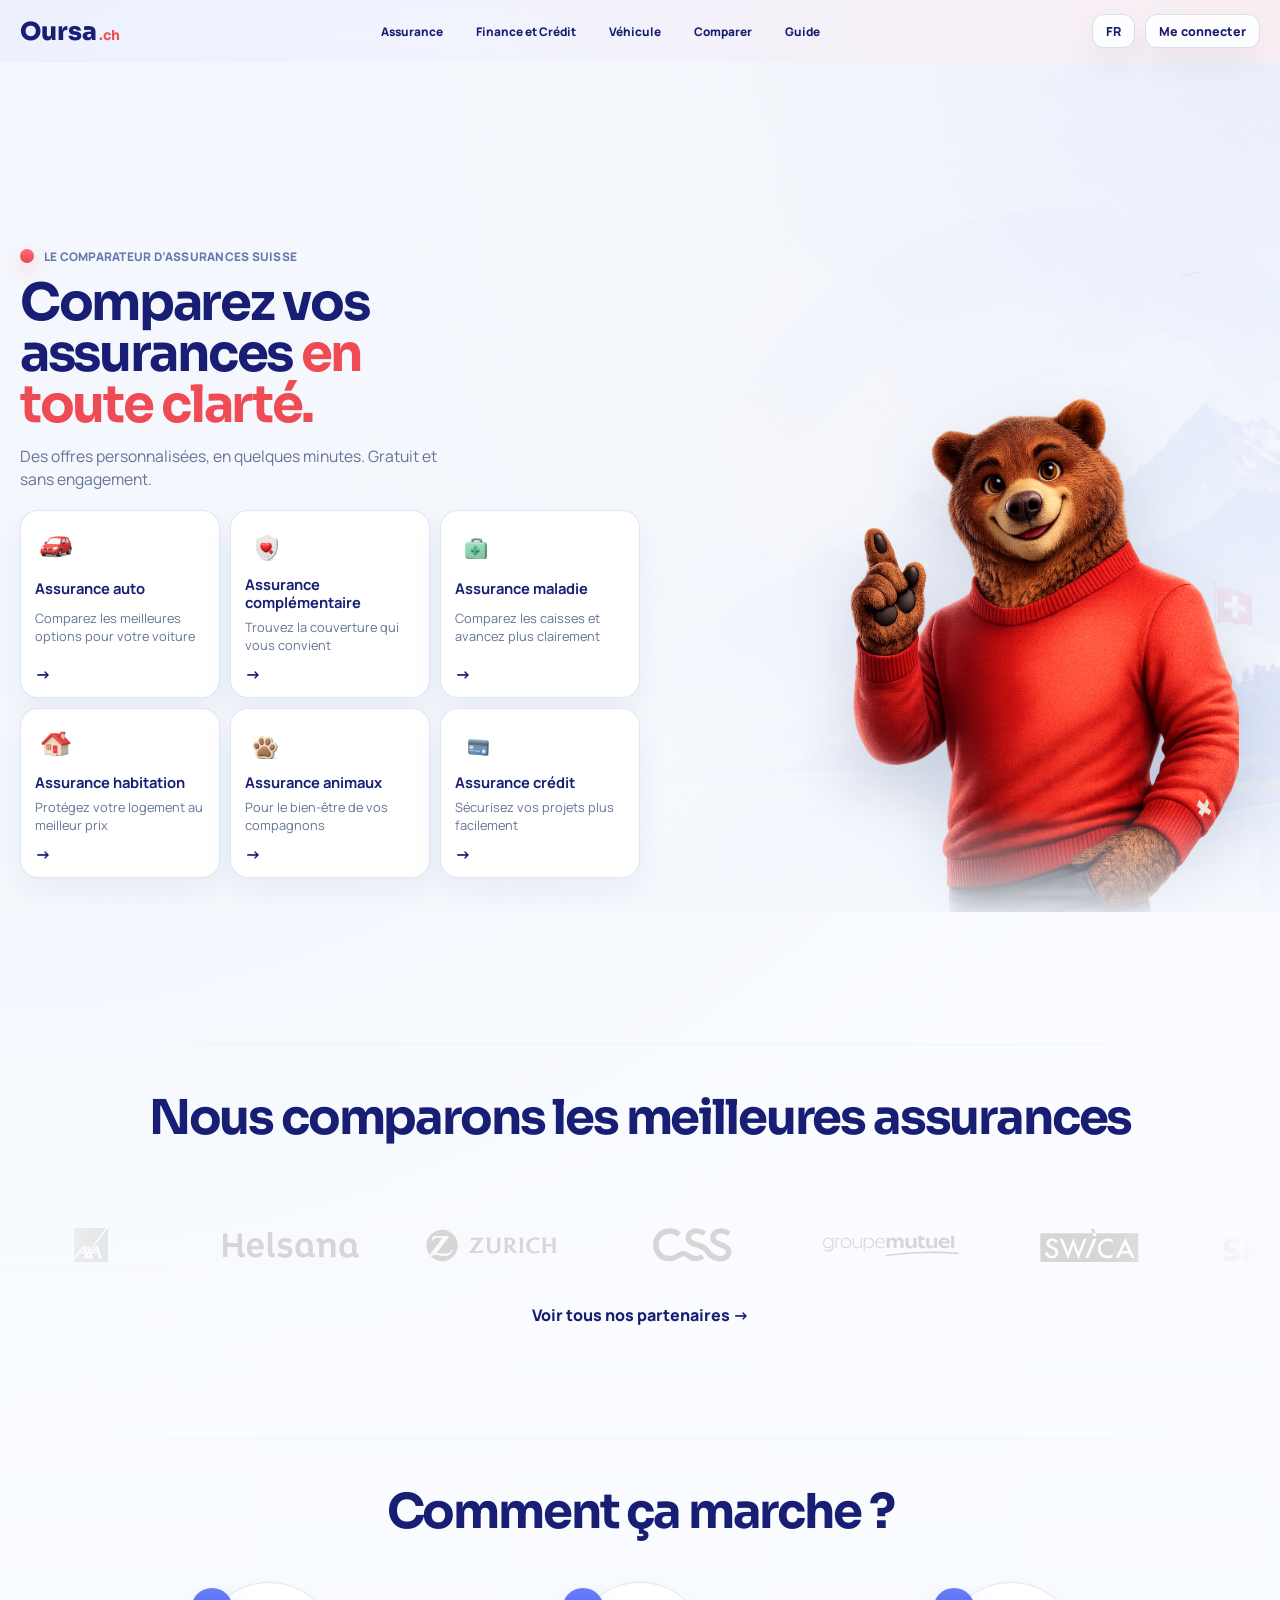
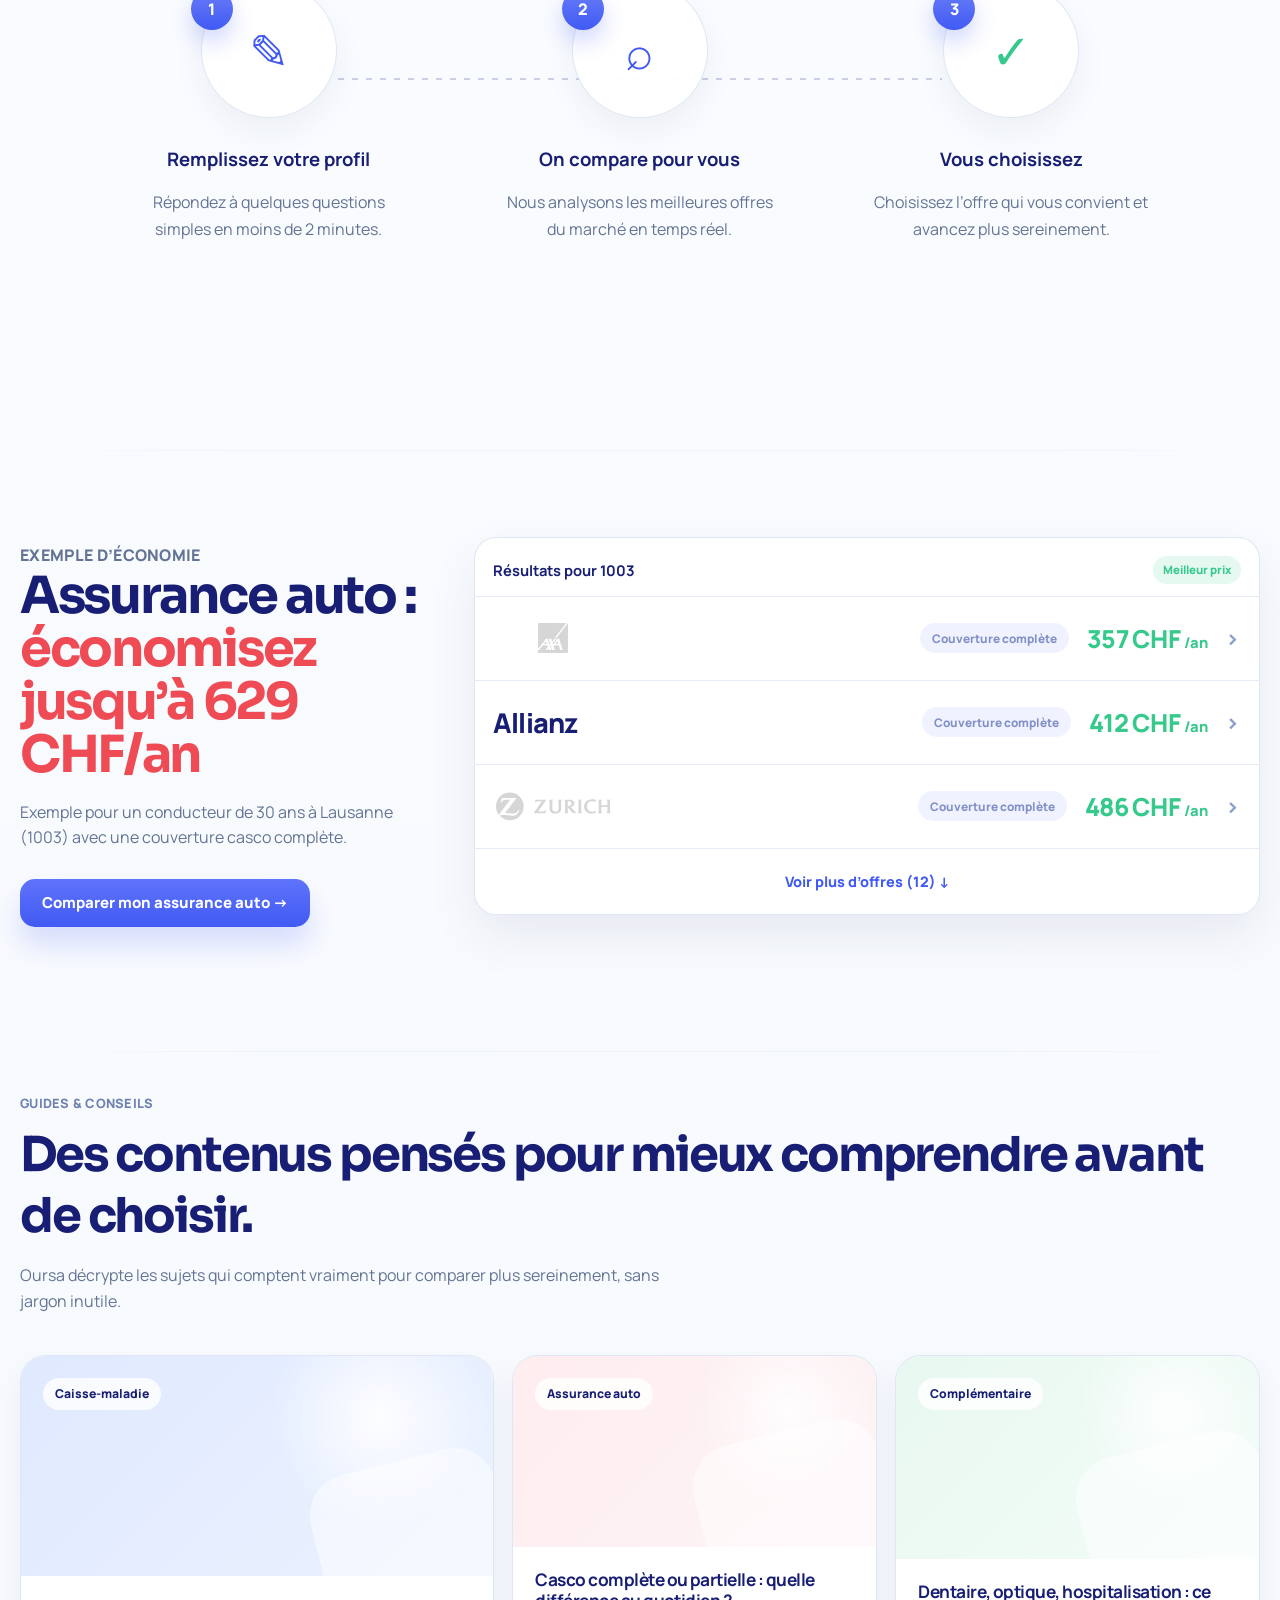
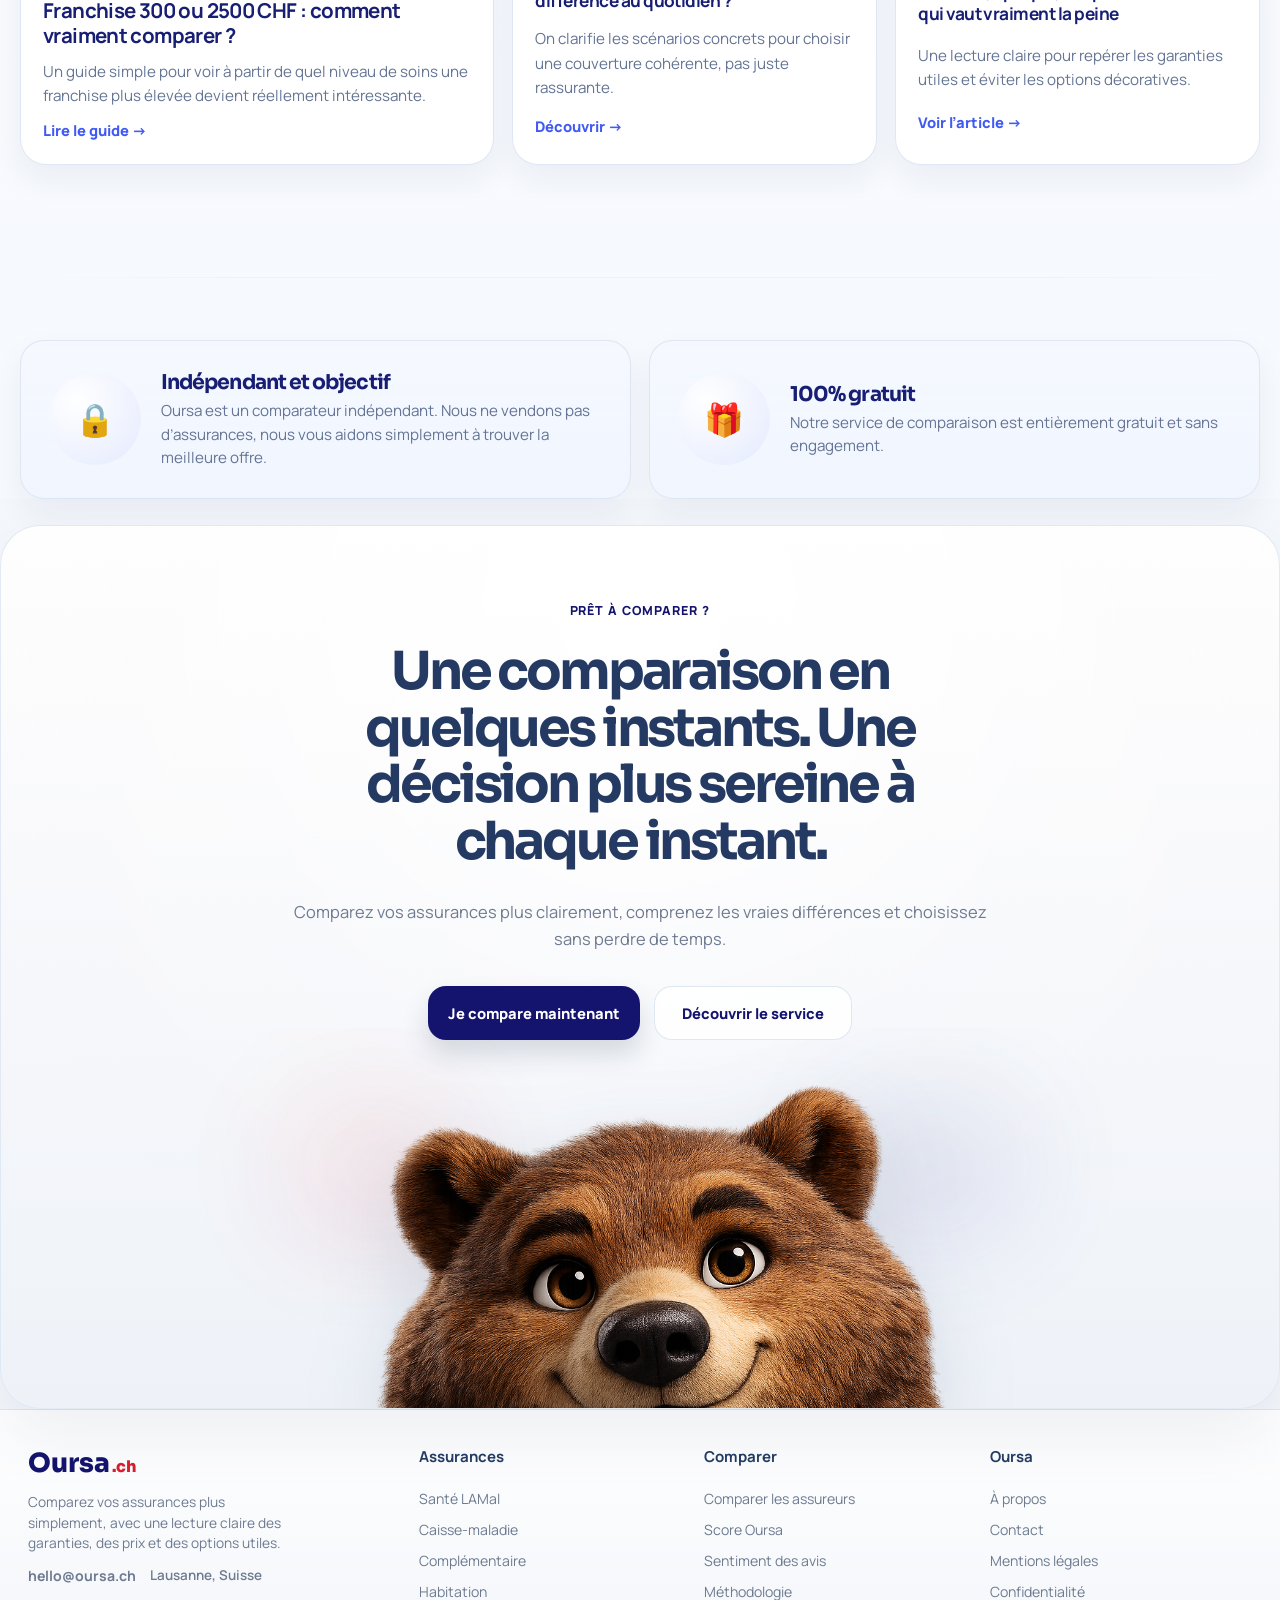
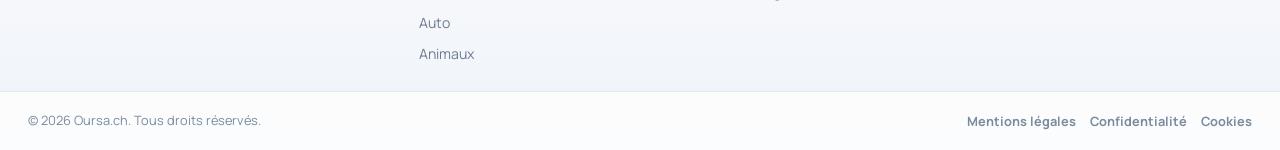
==== commit 03772dd3: "Use concept landing as homepage" ====
--- a/index.html
+++ b/index.html
@@ -3,523 +3,420 @@
   <head>
     <meta charset="UTF-8" />
     <meta name="viewport" content="width=device-width, initial-scale=1.0" />
-    <title>Oursa.ch | Comparez vos assurances en quelques clics</title>
+    <title>Oursa.ch | Comparateur d’assurances suisse</title>
     <meta
       name="description"
-      content="Comparez vos assurances en Suisse avec Oursa.ch : caisse-maladie, complémentaire, auto, habitation, crédit et animaux."
+      content="Comparez vos assurances en Suisse avec Oursa.ch : auto, caisse-maladie, complémentaire, habitation, animaux et crédit."
     />
-    <script>
-      try {
-        if (localStorage.getItem("oursa-theme") === "dark") {
-          document.documentElement.dataset.theme = "dark";
-        }
-      } catch (error) {}
-    </script>
     <link rel="preconnect" href="https://fonts.googleapis.com" />
     <link rel="preconnect" href="https://fonts.gstatic.com" crossorigin />
     <link
       href="https://fonts.googleapis.com/css2?family=Manrope:wght@400;500;600;700;800&family=Sora:wght@600;700;800&display=swap"
       rel="stylesheet"
     />
-    <link rel="stylesheet" href="furets-inspired.css" />
+    <link rel="stylesheet" href="concept-landing.css" />
   </head>
   <body>
-    <div class="comparator-page">
-      <header class="compare-header">
-        <div class="compare-header__inner">
-          <a class="compare-brand" href="#" aria-label="Oursa.ch">
-            <span class="compare-brand__wordmark">Oursa</span>
-            <span class="compare-brand__tld">.ch</span>
+    <div class="concept-page">
+      <header class="concept-header">
+        <div class="concept-header__inner">
+          <a class="concept-brand" href="index.html" aria-label="Oursa.ch">
+            <span class="concept-brand__wordmark">Oursa</span>
+            <span class="concept-brand__tld">.ch</span>
           </a>
 
-          <nav class="compare-nav" aria-label="Navigation principale">
-            <a href="#hero">Assurances</a>
-            <a href="#hero">Caisse-maladie</a>
-            <a href="#hero">Complémentaire</a>
-            <a href="#hero">Crédit</a>
-            <a href="#guides">Guides</a>
+          <nav class="concept-nav concept-nav--panels" aria-label="Navigation principale">
+            <div class="concept-nav__item">
+              <a class="concept-nav__trigger" href="assurances.html">Assurance</a>
+              <div class="concept-menu-panel concept-menu-panel--wide">
+                <div class="concept-menu-panel__intro">
+                  <span>Protections essentielles</span>
+                  <h3>Les assurances à comparer en priorité.</h3>
+                  <p>Une lecture claire des garanties, franchises et options utiles au quotidien.</p>
+                </div>
+                <div class="concept-menu-panel__grid">
+                  <a class="concept-menu-link" href="assurances.html#complementaire">
+                    <img src="icon-splits-test/complementaire-dynamic.png" alt="" />
+                    <span><strong>Complémentaire</strong><small>Ce qui complète vraiment.</small></span>
+                  </a>
+                  <a class="concept-menu-link" href="assurances.html#maladie">
+                    <img src="icon-splits-test/caisse-maladie-dynamic.png" alt="" />
+                    <span><strong>Caisse-maladie</strong><small>Prime, modèle et franchise.</small></span>
+                  </a>
+                  <a class="concept-menu-link" href="assurances.html#habitation">
+                    <img src="icon-splits-test/habitation-dynamic.png" alt="" />
+                    <span><strong>Habitation</strong><small>Protéger son logement.</small></span>
+                  </a>
+                  <a class="concept-menu-link" href="assurances.html#animaux">
+                    <img src="icon-splits-test/animaux-dynamic.png" alt="" />
+                    <span><strong>Animaux</strong><small>Pour chiens et chats.</small></span>
+                  </a>
+                  <a class="concept-menu-link" href="guides.html">
+                    <span class="concept-menu-link__symbol">+</span>
+                    <span><strong>Conseils assurance</strong><small>Comprendre avant de choisir.</small></span>
+                  </a>
+                </div>
+              </div>
+            </div>
+
+            <div class="concept-nav__item">
+              <a class="concept-nav__trigger" href="assurances.html#credit">Finance et Crédit</a>
+              <div class="concept-menu-panel">
+                <div class="concept-menu-panel__intro">
+                  <span>Budget & projets</span>
+                  <h3>Voyez le coût réel avant de vous engager.</h3>
+                  <p>Des repères simples pour lire les mensualités, garanties et frais importants.</p>
+                </div>
+                <div class="concept-menu-panel__list">
+                  <a href="assurances.html#credit">
+                    <img class="concept-menu-list-icon" src="icon-splits-test/credit-dynamic.png" alt="" />
+                    <span><strong>Assurance crédit</strong><small>Sécurisez vos projets plus facilement.</small></span>
+                  </a>
+                  <a href="comparer.html">
+                    <span class="concept-menu-list-icon concept-menu-list-icon--compare">↔</span>
+                    <span><strong>Comparer les offres</strong><small>Score Oursa, avis et critères utiles.</small></span>
+                  </a>
+                  <a href="guides.html">
+                    <span class="concept-menu-list-icon concept-menu-list-icon--guide">□</span>
+                    <span><strong>Guides budget</strong><small>Les points à lire avant de signer.</small></span>
+                  </a>
+                </div>
+              </div>
+            </div>
+
+            <div class="concept-nav__item">
+              <a class="concept-nav__trigger" href="assurances.html#auto">Véhicule</a>
+              <div class="concept-menu-panel">
+                <div class="concept-menu-panel__intro">
+                  <span>Mobilité</span>
+                  <h3>Comparez ce qui protège vraiment vos trajets.</h3>
+                  <p>Assurance auto, options utiles et garanties à ne pas regarder trop vite.</p>
+                </div>
+                <div class="concept-menu-panel__list">
+                  <a href="assurances.html#auto">
+                    <img class="concept-menu-list-icon" src="icon-splits-test/auto-dynamic.png" alt="" />
+                    <span><strong>Assurance auto</strong><small>Prix, casco, responsabilité civile et franchise.</small></span>
+                  </a>
+                  <a href="guides.html">
+                    <span class="concept-menu-list-icon concept-menu-list-icon--guide">□</span>
+                    <span><strong>Guides véhicule</strong><small>Comprendre les garanties avant de comparer.</small></span>
+                  </a>
+                  <a href="comparer.html">
+                    <span class="concept-menu-list-icon concept-menu-list-icon--compare">↗</span>
+                    <span><strong>Lancer une comparaison</strong><small>Un parcours simple et rapide.</small></span>
+                  </a>
+                </div>
+              </div>
+            </div>
+
+            <div class="concept-nav__item">
+              <a class="concept-nav__trigger" href="comparer.html">Comparer</a>
+              <div class="concept-menu-panel">
+                <div class="concept-menu-panel__intro">
+                  <span>Score Oursa</span>
+                  <h3>Une page dédiée pour comparer sans bruit.</h3>
+                  <p>Sélectionnez deux assureurs et voyez les écarts utiles en un coup d’œil.</p>
+                </div>
+                <div class="concept-menu-panel__list">
+                  <a href="comparer.html#compare-reviews">
+                    <span class="concept-menu-list-icon concept-menu-list-icon--score">★</span>
+                    <span><strong>Comparateur + avis</strong><small>Score, sentiment et critères.</small></span>
+                  </a>
+                  <a href="comparer.html#compare-methodology">
+                    <span class="concept-menu-list-icon concept-menu-list-icon--method">≡</span>
+                    <span><strong>Méthodologie</strong><small>Comprendre la logique du score.</small></span>
+                  </a>
+                  <a href="fonctionnement.html">
+                    <span class="concept-menu-list-icon concept-menu-list-icon--steps">3</span>
+                    <span><strong>Comment ça marche</strong><small>Le parcours Oursa étape par étape.</small></span>
+                  </a>
+                </div>
+              </div>
+            </div>
+
+            <div class="concept-nav__item">
+              <a class="concept-nav__trigger" href="guides.html">Guide</a>
+              <div class="concept-menu-panel concept-menu-panel--right">
+                <div class="concept-menu-panel__intro">
+                  <span>Conseils</span>
+                  <h3>Des contenus utiles avant de choisir.</h3>
+                  <p>Des guides courts, lisibles et pensés pour éviter les mauvaises surprises.</p>
+                </div>
+                <div class="concept-menu-panel__list">
+                  <a href="guides.html">
+                    <span class="concept-menu-list-icon concept-menu-list-icon--guide">□</span>
+                    <span><strong>Bibliothèque</strong><small>Tous les guides Oursa.</small></span>
+                  </a>
+                  <a href="guides.html#guides-library">
+                    <span class="concept-menu-list-icon concept-menu-list-icon--article">✦</span>
+                    <span><strong>Articles récents</strong><small>Caisse-maladie, auto, habitation.</small></span>
+                  </a>
+                  <a href="fonctionnement.html">
+                    <span class="concept-menu-list-icon concept-menu-list-icon--method">?</span>
+                    <span><strong>Fonctionnement</strong><small>Comprendre la méthode Oursa.</small></span>
+                  </a>
+                </div>
+              </div>
+            </div>
           </nav>
 
-          <div class="compare-header__actions">
-            <div class="compare-language" aria-label="Choisir la langue">
-              <button class="compare-language__current" type="button" aria-haspopup="true" aria-expanded="false">
-                FR
-                <span aria-hidden="true">⌄</span>
-              </button>
-              <div class="compare-language__menu">
-                <a href="#" aria-current="true">FR</a>
-                <a href="#">DE</a>
-                <a href="#">EN</a>
-                <a href="#">IT</a>
-              </div>
-            </div>
-            <button
-              class="compare-theme-toggle"
-              type="button"
-              aria-pressed="false"
-              aria-label="Activer le mode nuit"
-              data-theme-toggle
-            >
-              <span aria-hidden="true">◐</span>
-              <span>Night mode</span>
-            </button>
-            <a class="compare-login" href="#hero">Me connecter</a>
+          <div class="concept-header__actions">
+            <button class="concept-language" type="button" aria-label="Choisir la langue">FR</button>
+            <a class="concept-login" href="comparer.html">Me connecter</a>
           </div>
         </div>
       </header>
 
-      <div class="compare-alert">
-        <div class="compare-alert__inner">
-          <p>
-            Oursa ne vous demandera jamais vos coordonnées bancaires pour ouvrir un nouveau contrat.
-            <a href="#hero">En savoir plus.</a>
-          </p>
-          <button type="button" aria-label="Fermer l’alerte">×</button>
-        </div>
-      </div>
-
       <main>
-        <section class="compare-hero" id="hero">
-          <div class="compare-hero__inner">
-            <div class="compare-hero__copy">
-              <p class="compare-hero__eyebrow">
-                <span></span>
-                Oursa compare, vous choisissez
+        <section class="concept-hero" id="hero">
+          <div class="concept-hero__inner">
+            <div class="concept-hero__copy">
+              <p class="concept-eyebrow">
+                <span class="concept-eyebrow__dot"></span>
+                Le comparateur d’assurances suisse
               </p>
               <h1>
-                <span>Comparez vos assurances</span>
-                <span>en quelques clics.</span>
+                Comparez vos assurances
+                <span>en toute clarté.</span>
               </h1>
-
-              <div class="compare-grid" aria-label="Types d’assurance">
-                <a class="compare-tile" href="#hero">
-                  <div class="compare-tile__icon compare-tile__icon--auto" aria-hidden="true">
-                    <img class="compare-tile__icon-image" src="auto-3d.png" alt="" decoding="async" />
-                  </div>
-                  <h2>Assurance auto</h2>
-                  <p><strong>jusqu’à 396 CHF/an</strong> d’économies</p>
+              <p class="concept-hero__lead">
+                Des offres personnalisées, en quelques minutes.
+                Gratuit et sans engagement.
+              </p>
+
+              <div class="concept-tiles" aria-label="Univers d'assurance">
+                <a class="concept-tile" href="comparer.html">
+                  <img src="icon-splits-test/auto-dynamic.png" alt="" aria-hidden="true" />
+                  <strong>Assurance auto</strong>
+                  <span>Comparez les meilleures options pour votre voiture</span>
+                  <em>→</em>
                 </a>
-
-                <a class="compare-tile" href="#hero">
-                  <div class="compare-tile__icon compare-tile__icon--moto" aria-hidden="true">
-                    <img class="compare-tile__icon-image" src="complementaire-3d.png" alt="" decoding="async" />
-                  </div>
-                  <h2>Assurance complémentaire</h2>
-                  <p><strong>jusqu’à 223 CHF/an</strong> d’économies</p>
+                <a class="concept-tile" href="comparer.html">
+                  <img src="icon-splits-test/complementaire-dynamic.png" alt="" aria-hidden="true" />
+                  <strong>Assurance complémentaire</strong>
+                  <span>Trouvez la couverture qui vous convient</span>
+                  <em>→</em>
                 </a>
-
-                <a class="compare-tile" href="#hero">
-                  <div class="compare-tile__icon compare-tile__icon--health" aria-hidden="true">
-                    <img class="compare-tile__icon-image" src="caisse-maladie-3d.png" alt="" decoding="async" />
-                  </div>
-                  <h2>Caisse-maladie</h2>
-                  <p><strong>jusqu’à 416 CHF/an</strong> d’économies</p>
+                <a class="concept-tile" href="comparer.html">
+                  <img src="icon-splits-test/caisse-maladie-dynamic.png" alt="" aria-hidden="true" />
+                  <strong>Assurance maladie</strong>
+                  <span>Comparez les caisses et avancez plus clairement</span>
+                  <em>→</em>
                 </a>
-
-                <a class="compare-tile" href="#hero">
-                  <div class="compare-tile__icon compare-tile__icon--home" aria-hidden="true">
-                    <img class="compare-tile__icon-image" src="home-3d.png" alt="" decoding="async" />
-                  </div>
-                  <h2>Assurance habitation</h2>
-                  <p><strong>jusqu’à 480 CHF/an</strong> d’économies</p>
+                <a class="concept-tile" href="comparer.html">
+                  <img src="icon-splits-test/habitation-dynamic.png" alt="" aria-hidden="true" />
+                  <strong>Assurance habitation</strong>
+                  <span>Protégez votre logement au meilleur prix</span>
+                  <em>→</em>
                 </a>
-
-                <a class="compare-tile" href="#hero">
-                  <div class="compare-tile__icon compare-tile__icon--credit" aria-hidden="true">
-                    <img class="compare-tile__icon-image" src="credit-3d.png" alt="" decoding="async" />
-                  </div>
-                  <h2>Crédit</h2>
-                  <p><strong>comparez vos options</strong> simplement</p>
+                <a class="concept-tile" href="comparer.html">
+                  <img src="icon-splits-test/animaux-dynamic.png" alt="" aria-hidden="true" />
+                  <strong>Assurance animaux</strong>
+                  <span>Pour le bien-être de vos compagnons</span>
+                  <em>→</em>
                 </a>
-
-                <a class="compare-tile" href="#hero">
-                  <div class="compare-tile__icon compare-tile__icon--utility" aria-hidden="true">
-                    <img class="compare-tile__icon-image" src="animaux-3d.png" alt="" decoding="async" />
-                  </div>
-                  <h2>Assurance animaux</h2>
-                  <p><strong>chiens & chats</strong> couverts</p>
+                <a class="concept-tile" href="comparer.html">
+                  <img src="icon-splits-test/credit-dynamic.png" alt="" aria-hidden="true" />
+                  <strong>Assurance crédit</strong>
+                  <span>Sécurisez vos projets plus facilement</span>
+                  <em>→</em>
                 </a>
               </div>
             </div>
 
-            <div class="compare-hero__stage" aria-hidden="true">
-              <div class="compare-hero__oursa">
-                <img class="compare-hero__oursa-image" src="oursa-bear-hero.png" alt="" decoding="async" />
-              </div>
-            </div>
-          </div>
-        </section>
-
-        <section class="compare-partners-band" aria-label="Nos partenaires">
-          <div class="compare-partners-band__inner">
-            <div class="compare-carousel compare-carousel--band" data-hero-carousel>
-              <div class="compare-carousel__track" aria-label="Assureurs suisses" data-hero-track>
-                <a class="compare-brand-logo compare-brand-logo--featured compare-brand-logo--image compare-brand-logo--helsana" href="#offers" aria-label="Helsana">
-                  <img class="compare-brand-logo__image" src="./Helsana.svg" alt="Helsana" />
-                </a>
-                <a class="compare-brand-logo compare-brand-logo--image" href="#offers" aria-label="AXA">
-                  <img class="compare-brand-logo__image" src="./Axa.svg" alt="AXA" />
-                </a>
-                <a class="compare-brand-logo compare-brand-logo--image" href="#offers" aria-label="Zurich">
-                  <img class="compare-brand-logo__image" src="./Zurich.svg" alt="Zurich" />
-                </a>
-                <a class="compare-brand-logo compare-brand-logo--image" href="#offers" aria-label="CSS">
-                  <img class="compare-brand-logo__image" src="./css.svg" alt="CSS" />
-                </a>
-                <a class="compare-brand-logo compare-brand-logo--image compare-brand-logo--groupemutuel" href="#offers" aria-label="Groupe Mutuel">
-                  <img class="compare-brand-logo__image" src="./Groupemutuel.svg" alt="Groupe Mutuel" />
-                </a>
-                <a class="compare-brand-logo compare-brand-logo--image compare-brand-logo--swica" href="#offers" aria-label="SWICA">
-                  <img class="compare-brand-logo__image" src="./Swica.svg" alt="SWICA" />
-                </a>
-                <a class="compare-brand-logo compare-brand-logo--image compare-brand-logo--sanitas" href="#offers" aria-label="Sanitas">
-                  <img class="compare-brand-logo__image" src="./sanitas.svg" alt="Sanitas" />
-                </a>
-                <a class="compare-brand-logo compare-brand-logo--featured compare-brand-logo--image compare-brand-logo--helsana" href="#offers" aria-hidden="true" tabindex="-1">
-                  <img class="compare-brand-logo__image" src="./Helsana.svg" alt="" />
-                </a>
-                <a class="compare-brand-logo compare-brand-logo--image" href="#offers" aria-hidden="true" tabindex="-1">
-                  <img class="compare-brand-logo__image" src="./Axa.svg" alt="" />
-                </a>
-                <a class="compare-brand-logo compare-brand-logo--image" href="#offers" aria-hidden="true" tabindex="-1">
-                  <img class="compare-brand-logo__image" src="./Zurich.svg" alt="" />
-                </a>
-                <a class="compare-brand-logo compare-brand-logo--image" href="#offers" aria-hidden="true" tabindex="-1">
-                  <img class="compare-brand-logo__image" src="./css.svg" alt="" />
-                </a>
-                <a class="compare-brand-logo compare-brand-logo--image compare-brand-logo--groupemutuel" href="#offers" aria-hidden="true" tabindex="-1">
-                  <img class="compare-brand-logo__image" src="./Groupemutuel.svg" alt="" />
-                </a>
-                <a class="compare-brand-logo compare-brand-logo--image compare-brand-logo--swica" href="#offers" aria-hidden="true" tabindex="-1">
-                  <img class="compare-brand-logo__image" src="./Swica.svg" alt="" />
-                </a>
-                <a class="compare-brand-logo compare-brand-logo--image compare-brand-logo--sanitas" href="#offers" aria-hidden="true" tabindex="-1">
-                  <img class="compare-brand-logo__image" src="./sanitas.svg" alt="" />
-                </a>
-              </div>
-            </div>
-          </div>
-        </section>
-
-        <section class="compare-audience">
-          <div class="compare-audience__inner">
-            <div class="compare-audience__intro">
-              <p>Des offres pour chaque profil</p>
-              <h2>Trouvez la solution pensée pour vous</h2>
-              <div class="compare-audience__lead">
-                <p>Oursa accompagne les particuliers, les familles, les indépendants et les petites entreprises pour comparer plus clairement et choisir avec confiance.</p>
-              </div>
-            </div>
-
-            <div class="compare-audience__grid">
-              <article class="compare-audience-card">
-                <div class="compare-audience-card__media compare-audience-card__media--one" aria-hidden="true"></div>
-                <div class="compare-audience-card__body">
-                  <h3>Particuliers</h3>
-                  <p>Comparez rapidement vos garanties, vos franchises et vos mensualités en une seule vue.</p>
-                </div>
-                <span class="compare-audience-card__arrow" aria-hidden="true">→</span>
+            <div class="concept-hero__visual" aria-hidden="true">
+              <img class="concept-hero__bear" src="oursa-bear-hero.png" alt="" />
+            </div>
+          </div>
+        </section>
+
+        <section class="concept-partners">
+          <div class="concept-section-head">
+            <h2>Nous comparons les meilleures assurances</h2>
+          </div>
+          <div class="concept-partners__carousel" aria-label="Partenaires assurances">
+            <div class="concept-partners__track">
+              <div class="concept-partners__logos">
+                <img src="Axa.svg" alt="AXA" />
+                <img src="Helsana.svg" alt="Helsana" />
+                <img src="Zurich.svg" alt="Zurich" />
+                <img src="css.svg" alt="CSS" />
+                <img src="Groupemutuel.svg" alt="Groupe Mutuel" />
+                <img src="Swica.svg" alt="SWICA" />
+                <img src="sanitas.svg" alt="Sanitas" />
+              </div>
+              <div class="concept-partners__logos" aria-hidden="true">
+                <img src="Axa.svg" alt="" />
+                <img src="Helsana.svg" alt="" />
+                <img src="Zurich.svg" alt="" />
+                <img src="css.svg" alt="" />
+                <img src="Groupemutuel.svg" alt="" />
+                <img src="Swica.svg" alt="" />
+                <img src="sanitas.svg" alt="" />
+              </div>
+            </div>
+          </div>
+          <a class="concept-link" href="comparer.html">Voir tous nos partenaires →</a>
+        </section>
+
+        <section class="concept-steps">
+          <div class="concept-section-head">
+            <h2>Comment ça marche&nbsp;?</h2>
+          </div>
+          <div class="concept-steps__grid">
+            <article class="concept-step">
+              <span class="concept-step__badge">1</span>
+              <div class="concept-step__circle">✎</div>
+              <h3>Remplissez votre profil</h3>
+              <p>Répondez à quelques questions simples en moins de 2 minutes.</p>
+            </article>
+            <article class="concept-step">
+              <span class="concept-step__badge">2</span>
+              <div class="concept-step__circle">⌕</div>
+              <h3>On compare pour vous</h3>
+              <p>Nous analysons les meilleures offres du marché en temps réel.</p>
+            </article>
+            <article class="concept-step">
+              <span class="concept-step__badge">3</span>
+              <div class="concept-step__circle concept-step__circle--green">✓</div>
+              <h3>Vous choisissez</h3>
+              <p>Choisissez l’offre qui vous convient et avancez plus sereinement.</p>
+            </article>
+          </div>
+        </section>
+
+        <section class="concept-savings">
+          <div class="concept-savings__inner">
+            <div class="concept-savings__copy">
+              <p class="concept-savings__eyebrow">Exemple d’économie</p>
+              <h2>
+                Assurance auto :
+                <span>économisez jusqu’à 629 CHF/an</span>
+              </h2>
+              <p>
+                Exemple pour un conducteur de 30 ans à Lausanne (1003)
+                avec une couverture casco complète.
+              </p>
+              <a class="concept-savings__cta" href="comparer.html">Comparer mon assurance auto →</a>
+            </div>
+
+            <div class="concept-savings__card" aria-label="Exemple de résultats de comparaison">
+              <div class="concept-savings__card-head">
+                <strong>Résultats pour 1003</strong>
+                <span>Meilleur prix</span>
+              </div>
+
+              <article class="concept-offer-row">
+                <div class="concept-offer-row__brand">
+                  <img src="Axa.svg" alt="AXA" />
+                </div>
+                <div class="concept-offer-row__badge">Couverture complète</div>
+                <div class="concept-offer-row__price">357 CHF <small>/an</small></div>
+                <div class="concept-offer-row__arrow">›</div>
               </article>
 
-              <article class="compare-audience-card">
-                <div class="compare-audience-card__media compare-audience-card__media--two" aria-hidden="true"></div>
-                <div class="compare-audience-card__body">
-                  <h3>Familles</h3>
-                  <p>Une lecture plus simple pour arbitrer entre couverture, budget et services utiles au quotidien.</p>
-                </div>
-                <span class="compare-audience-card__arrow" aria-hidden="true">→</span>
+              <article class="concept-offer-row">
+                <div class="concept-offer-row__brand concept-offer-row__brand--text">
+                  <strong>Allianz</strong>
+                </div>
+                <div class="concept-offer-row__badge">Couverture complète</div>
+                <div class="concept-offer-row__price">412 CHF <small>/an</small></div>
+                <div class="concept-offer-row__arrow">›</div>
               </article>
 
-              <article class="compare-audience-card">
-                <div class="compare-audience-card__media compare-audience-card__media--three" aria-hidden="true"></div>
-                <div class="compare-audience-card__body">
-                  <h3>Indépendants</h3>
-                  <p>Retrouvez une approche plus claire pour protéger votre activité sans perdre du temps dans le jargon.</p>
-                </div>
-                <span class="compare-audience-card__arrow" aria-hidden="true">→</span>
+              <article class="concept-offer-row">
+                <div class="concept-offer-row__brand">
+                  <img src="Zurich.svg" alt="Zurich" />
+                </div>
+                <div class="concept-offer-row__badge">Couverture complète</div>
+                <div class="concept-offer-row__price">486 CHF <small>/an</small></div>
+                <div class="concept-offer-row__arrow">›</div>
               </article>
 
-              <article class="compare-audience-card">
-                <div class="compare-audience-card__media compare-audience-card__media--four" aria-hidden="true"></div>
-                <div class="compare-audience-card__body">
-                  <h3>Petites entreprises</h3>
-                  <p>Donnez à vos équipes une vue lisible des options santé et prévoyance adaptées à votre structure.</p>
-                </div>
-                <span class="compare-audience-card__arrow" aria-hidden="true">→</span>
+              <a class="concept-savings__more" href="comparer.html">Voir plus d’offres (12) ↓</a>
+            </div>
+          </div>
+        </section>
+
+        <section class="concept-blog">
+          <div class="concept-blog__inner">
+            <div class="concept-section-head concept-section-head--left">
+              <p class="concept-blog__eyebrow">Guides & conseils</p>
+              <h2>Des contenus pensés pour mieux comprendre avant de choisir.</h2>
+              <p class="concept-blog__lead">
+                Oursa décrypte les sujets qui comptent vraiment pour comparer plus sereinement,
+                sans jargon inutile.
+              </p>
+            </div>
+
+            <div class="concept-blog__grid">
+              <article class="concept-blog-card concept-blog-card--featured">
+                <div class="concept-blog-card__visual concept-blog-card__visual--blue">
+                  <span class="concept-blog-card__tag">Caisse-maladie</span>
+                  <div class="concept-blog-card__shape"></div>
+                </div>
+                <div class="concept-blog-card__content">
+                  <strong>Franchise 300 ou 2500 CHF : comment vraiment comparer ?</strong>
+                  <p>
+                    Un guide simple pour voir à partir de quel niveau de soins une franchise plus élevée
+                    devient réellement intéressante.
+                  </p>
+                  <a href="guides.html">Lire le guide →</a>
+                </div>
               </article>
-            </div>
-          </div>
-        </section>
-
-        <section class="compare-transparency" id="transparence">
-          <div class="compare-transparency__inner">
-            <div class="compare-transparency__intro">
+
+              <article class="concept-blog-card">
+                <div class="concept-blog-card__visual concept-blog-card__visual--red">
+                  <span class="concept-blog-card__tag">Assurance auto</span>
+                  <div class="concept-blog-card__shape"></div>
+                </div>
+                <div class="concept-blog-card__content">
+                  <strong>Casco complète ou partielle : quelle différence au quotidien ?</strong>
+                  <p>
+                    On clarifie les scénarios concrets pour choisir une couverture cohérente, pas juste rassurante.
+                  </p>
+                  <a href="guides.html">Découvrir →</a>
+                </div>
+              </article>
+
+              <article class="concept-blog-card">
+                <div class="concept-blog-card__visual concept-blog-card__visual--green">
+                  <span class="concept-blog-card__tag">Complémentaire</span>
+                  <div class="concept-blog-card__shape"></div>
+                </div>
+                <div class="concept-blog-card__content">
+                  <strong>Dentaire, optique, hospitalisation : ce qui vaut vraiment la peine</strong>
+                  <p>
+                    Une lecture claire pour repérer les garanties utiles et éviter les options décoratives.
+                  </p>
+                  <a href="guides.html">Voir l’article →</a>
+                </div>
+              </article>
+            </div>
+          </div>
+        </section>
+
+        <section class="concept-values" id="about">
+          <div class="concept-values__inner">
+            <article class="concept-value-card">
+              <div class="concept-value-card__icon">🔒</div>
               <div>
-                <p>Confiance & transparence</p>
-                <h2>Comparer, oui. Comprendre pourquoi aussi.</h2>
-              </div>
-              <div class="compare-transparency__lead">
-                <p>Oursa n’est pas conçu pour pousser vers une offre au hasard. Le comparateur est pensé pour rendre les critères plus lisibles, expliquer ce qui change vraiment d’une couverture à l’autre et afficher clairement notre rôle.</p>
-              </div>
-            </div>
-
-            <div class="compare-transparency__grid">
-              <article class="compare-transparency-card">
-                <div class="compare-transparency-card__media compare-transparency-card__media--one" aria-hidden="true">
-                  <div class="compare-transparency-card__callout compare-transparency-card__callout--left">
-                    <strong>4 critères clés</strong>
-                    <span>visibles dès le premier écran</span>
-                  </div>
-                  <div class="compare-transparency-card__mock compare-transparency-card__mock--table">
-                    <span></span>
-                    <span></span>
-                    <span></span>
-                  </div>
-                </div>
-                <span class="compare-transparency-card__index">01</span>
-                <h3>Ce que vous comparez est rendu visible</h3>
-                <p>Prime, franchise, couverture et services utiles sont remis au même niveau pour éviter la lecture floue ou l’effet “petites lignes”.</p>
-                <span class="compare-transparency-card__source">Comparaison structurée, pas décorative</span>
-              </article>
-
-              <article class="compare-transparency-card compare-transparency-card--featured">
-                <div class="compare-transparency-card__media compare-transparency-card__media--two" aria-hidden="true">
-                  <div class="compare-transparency-card__callout compare-transparency-card__callout--center">
-                    <strong>Tri expliqué</strong>
-                    <span>ordre, logique et critères assumés</span>
-                  </div>
-                  <div class="compare-transparency-card__mock compare-transparency-card__mock--stack">
-                    <span></span>
-                    <span></span>
-                    <span></span>
-                  </div>
-                </div>
-                <span class="compare-transparency-card__index">02</span>
-                <h3>Quand une mise en avant existe, elle doit se comprendre</h3>
-                <p>Un résultat ne devrait jamais donner l’impression d’être sorti d’une boîte noire. Notre ambition est de rendre la logique lisible, pas opaque.</p>
-                <span class="compare-transparency-card__source">Plus de clarté, moins de soupçon</span>
-              </article>
-
-              <article class="compare-transparency-card">
-                <div class="compare-transparency-card__media compare-transparency-card__media--three" aria-hidden="true">
-                  <div class="compare-transparency-card__callout compare-transparency-card__callout--right">
-                    <strong>Mise à jour</strong>
-                    <span>source, date et contexte visibles</span>
-                  </div>
-                  <div class="compare-transparency-card__mock compare-transparency-card__mock--doc">
-                    <span></span>
-                    <span></span>
-                    <span></span>
-                  </div>
-                </div>
-                <span class="compare-transparency-card__index">03</span>
-                <h3>Les informations doivent pouvoir être replacées dans leur contexte</h3>
-                <p>Une donnée utile n’est pas seulement affichée. Elle est datée, replacée dans un cadre clair et présentée sans promesse trop belle pour être vraie.</p>
-                <span class="compare-transparency-card__source">Source, date, contexte : toujours plus utiles ensemble</span>
-              </article>
-            </div>
-
-            <div class="compare-transparency__note">
-              <p><strong>Notre principe</strong> : mieux vaut une comparaison claire et utile qu’un écran rempli de chiffres mal expliqués.</p>
-            </div>
-          </div>
-        </section>
-
-        <section class="compare-stack-intro">
-          <div class="compare-stack-intro__inner">
-            <p>Pourquoi Oursa</p>
-            <h2>Une lecture plus claire avant de passer à l’action.</h2>
-            <div class="compare-stack-intro__lead">
-              <p>Nous avons conçu le parcours pour que chaque étape rende la comparaison plus simple, plus compréhensible et plus rassurante.</p>
-            </div>
-          </div>
-        </section>
-
-        <section class="compare-stack" id="how-it-works" data-compare-stack>
-          <div class="compare-stack__sticky">
-            <article class="compare-panel compare-panel--rose" data-stack-card>
-              <div class="compare-panel__inner">
-                <div class="compare-heading">
-                  <p>Votre profil</p>
-                  <h2>Trouvez la solution pensée pour vous.</h2>
-                  <div class="compare-heading__lead">
-                    <p>Oursa accompagne les particuliers, les familles et les indépendants pour comparer plus clairement leur assurance.</p>
-                  </div>
-                </div>
-
-                <div class="compare-steps compare-steps--profiles">
-                  <article class="compare-step compare-step--visual">
-                    <div class="compare-step__media compare-step__media--one" aria-hidden="true"></div>
-                    <h3>Particuliers</h3>
-                    <p>Une lecture simple pour comparer vos garanties, votre franchise et vos prix sans perdre de temps.</p>
-                    <a href="#hero">Découvrir</a>
-                  </article>
-                  <article class="compare-step compare-step--visual">
-                    <div class="compare-step__media compare-step__media--two" aria-hidden="true"></div>
-                    <h3>Familles</h3>
-                    <p>Repérez plus vite les offres utiles quand plusieurs profils et besoins entrent en jeu.</p>
-                    <a href="#hero">Découvrir</a>
-                  </article>
-                  <article class="compare-step compare-step--visual">
-                    <div class="compare-step__media compare-step__media--three" aria-hidden="true"></div>
-                    <h3>Indépendants</h3>
-                    <p>Une approche plus claire pour arbitrer rapidement entre budget, couverture et sérénité au quotidien.</p>
-                    <a href="#hero">Découvrir</a>
-                  </article>
-                </div>
+                <h3>Indépendant et objectif</h3>
+                <p>
+                  Oursa est un comparateur indépendant. Nous ne vendons pas d’assurances,
+                  nous vous aidons simplement à trouver la meilleure offre.
+                </p>
               </div>
             </article>
-
-            <article class="compare-panel compare-panel--deep" id="offers" data-stack-card>
-              <div class="compare-panel__inner">
-                <div class="compare-heading">
-                  <div>
-                    <p>Pourquoi comparer</p>
-                    <h2>Choisir son assurance ne devrait pas ressembler à un parcours du combattant.</h2>
-                    <div class="compare-heading__lead">
-                      <p>Entre garanties peu lisibles, franchises difficiles à comparer et écarts de prix importants, il est facile de s’y perdre.</p>
-                    </div>
-                  </div>
-                </div>
-
-                <div class="compare-offers compare-offers--stats">
-                  <article class="compare-offer">
-                    <div class="compare-offer__price">3 min</div>
-                    <h3>pour comprendre une offre</h3>
-                    <p>Une lecture synthétique des points essentiels, sans jargon ni aller-retour inutiles.</p>
-                  </article>
-                  <article class="compare-offer compare-offer--featured">
-                    <span class="compare-offer__badge">Plus clair</span>
-                    <div class="compare-offer__price">0 jargon</div>
-                    <h3>dans la comparaison</h3>
-                    <p>Les différences importantes sont rendues visibles immédiatement, pour décider avec plus de confiance.</p>
-                  </article>
-                  <article class="compare-offer">
-                    <div class="compare-offer__price">1 vue</div>
-                    <h3>pour comparer prix et garanties</h3>
-                    <p>Vous voyez l’essentiel au même endroit au lieu de naviguer entre plusieurs documents.</p>
-                  </article>
-                </div>
+            <article class="concept-value-card">
+              <div class="concept-value-card__icon">🎁</div>
+              <div>
+                <h3>100% gratuit</h3>
+                <p>
+                  Notre service de comparaison est entièrement gratuit et sans engagement.
+                </p>
               </div>
             </article>
-
-            <article class="compare-panel compare-panel--ivory" data-stack-card>
-              <div class="compare-panel__inner compare-why compare-why--editorial">
-                <div>
-                  <div class="compare-heading">
-                    <p>Ce que change Oursa</p>
-                    <h2>Une expérience plus simple, plus lisible, plus rassurante.</h2>
-                    <div class="compare-heading__lead">
-                      <p>Nous avons conçu Oursa comme un comparateur qui aide vraiment à comprendre, pas seulement à cliquer.</p>
-                    </div>
-                  </div>
-                  <div class="compare-why__grid">
-                    <article class="compare-why__card">
-                      <h3>La clarté avant tout</h3>
-                      <p>Nous simplifions la comparaison pour vous aider à voir ce qui change vraiment d’une offre à l’autre.</p>
-                    </article>
-                    <article class="compare-why__card">
-                      <h3>Un vrai gain de temps</h3>
-                      <p>Les informations importantes sont hiérarchisées pour vous aider à décider plus vite et plus sereinement.</p>
-                    </article>
-                  </div>
-                </div>
-
-                <div class="compare-faq">
-                  <details>
-                    <summary>Comment Oursa compare les assurances ?</summary>
-                    <p>Nous présentons les offres selon des critères concrets: prix, franchise, garanties et services inclus.</p>
-                  </details>
-                  <details>
-                    <summary>L’utilisation de Oursa.ch est-elle gratuite ?</summary>
-                    <p>Oui, la comparaison est gratuite pour l’utilisateur.</p>
-                  </details>
-                  <details>
-                    <summary>Puis-je changer d’assurance quand je veux ?</summary>
-                    <p>Cela dépend du contrat, du type d’assurance et des délais applicables.</p>
-                  </details>
-                </div>
-              </div>
-            </article>
-          </div>
-        </section>
-
-        <section class="compare-insights" id="guides">
-          <div class="compare-insights__inner">
-            <div class="compare-insights__header">
-              <div>
-                <p>Conseils Oursa</p>
-                <h2>Des articles utiles, lisibles et vraiment faits pour aider à choisir.</h2>
-              </div>
-              <div class="compare-insights__lead">
-                <p>On ne publie pas du contenu pour remplir une page. On écrit des guides courts, concrets et comparables pour vous aider à comprendre ce qui compte avant de souscrire.</p>
-                <a class="compare-insights__all" href="#hero">Voir tous les articles</a>
-              </div>
-            </div>
-
-            <div class="compare-insights__topics" aria-label="Catégories de guides">
-              <span>Santé LAMal</span>
-              <span>Caisse-maladie</span>
-              <span>Habitation</span>
-              <span>Auto</span>
-              <span>Complémentaire</span>
-              <span>Crédit</span>
-              <span>Animaux</span>
-            </div>
-
-            <div class="compare-insights__grid">
-              <article class="compare-insight compare-insight--feature">
-                <div class="compare-insight__media compare-insight__media--featured" aria-hidden="true">
-                  <span class="compare-insight__pill">Guide essentiel</span>
-                  <span class="compare-insight__time">6 min</span>
-                  <div class="compare-insight__shape compare-insight__shape--one"></div>
-                  <div class="compare-insight__shape compare-insight__shape--two"></div>
-                  <div class="compare-insight__shape compare-insight__shape--three"></div>
-                  <div class="compare-insight__card-preview">
-                    <strong>LAMal</strong>
-                    <span>Comparer prix, franchise et couverture</span>
-                  </div>
-                </div>
-                <div class="compare-insight__body">
-                  <p class="compare-insight__kicker">Santé</p>
-                  <h3>LAMal ou complémentaire : que couvre vraiment chaque assurance ?</h3>
-                  <p>Un guide clair pour comprendre ce qui relève de l’assurance de base, ce qui dépend d’une complémentaire et comment éviter les doublons inutiles.</p>
-                  <a class="compare-insight__link" href="#hero">Lire l’article</a>
-                </div>
-              </article>
-
-              <div class="compare-insights__rail">
-                <article class="compare-insight compare-insight--compact">
-                  <div class="compare-insight__mini-top">
-                    <span class="compare-insight__mini-kicker">Auto</span>
-                    <span class="compare-insight__mini-time">4 min</span>
-                  </div>
-                  <h3>Comment comparer une assurance auto sans se tromper sur les garanties</h3>
-                  <p>Les critères à regarder en premier pour éviter de choisir uniquement sur le prix.</p>
-                  <a class="compare-insight__link" href="#hero">Lire l’article</a>
-                </article>
-
-                <article class="compare-insight compare-insight--compact compare-insight--offset">
-                  <div class="compare-insight__mini-top">
-                    <span class="compare-insight__mini-kicker">Habitation</span>
-                    <span class="compare-insight__mini-time">3 min</span>
-                  </div>
-                  <h3>Résilier son assurance habitation : les délais à connaître</h3>
-                  <p>Une checklist simple pour savoir quand résilier, quoi envoyer et comment éviter un trou de couverture.</p>
-                  <a class="compare-insight__link" href="#hero">Lire l’article</a>
-                </article>
-
-                <article class="compare-insight compare-insight--compact">
-                  <div class="compare-insight__mini-top">
-                    <span class="compare-insight__mini-kicker">Prévoyance</span>
-                    <span class="compare-insight__mini-time">5 min</span>
-                  </div>
-                  <h3>Franchise, prime, quote-part : comment lire une offre sans jargon</h3>
-                  <p>Le vocabulaire essentiel remis en ordre pour comparer plus vite et décider plus sereinement.</p>
-                  <a class="compare-insight__link" href="#hero">Lire l’article</a>
-                </article>
-              </div>
-            </div>
           </div>
         </section>
 
@@ -533,8 +430,8 @@
                   <p>Comparez vos assurances plus clairement, comprenez les vraies différences et choisissez sans perdre de temps.</p>
                 </div>
                 <div class="compare-cta-showcase__actions">
-                  <a class="compare-button" href="#hero">Je compare maintenant</a>
-                  <a class="compare-button compare-button--ghost" href="#how-it-works">Découvrir le service</a>
+                  <a class="compare-button" href="comparer.html">Je compare maintenant</a>
+                  <a class="compare-button compare-button--ghost" href="fonctionnement.html">Découvrir le service</a>
                 </div>
               </div>
 
@@ -553,7 +450,7 @@
       <footer class="compare-footer">
         <div class="compare-footer__inner">
           <div class="compare-footer__brand">
-            <a class="compare-brand" href="#" aria-label="Oursa.ch">
+            <a class="compare-brand" href="index.html" aria-label="Oursa.ch">
               <span class="compare-brand__wordmark">Oursa</span>
               <span class="compare-brand__tld">.ch</span>
             </a>
@@ -566,25 +463,25 @@
 
           <div class="compare-footer__column">
             <h3>Assurances</h3>
-            <a href="#hero">Santé LAMal</a>
-            <a href="#hero">Caisse-maladie</a>
-            <a href="#hero">Complémentaire</a>
-            <a href="#hero">Habitation</a>
-            <a href="#hero">Auto</a>
-            <a href="#hero">Animaux</a>
+            <a href="assurances.html#maladie">Santé LAMal</a>
+            <a href="assurances.html#maladie">Caisse-maladie</a>
+            <a href="assurances.html#complementaire">Complémentaire</a>
+            <a href="assurances.html#habitation">Habitation</a>
+            <a href="assurances.html#auto">Auto</a>
+            <a href="assurances.html#animaux">Animaux</a>
           </div>
 
           <div class="compare-footer__column">
             <h3>Comparer</h3>
-            <a href="#how-it-works">Comment ça marche</a>
-            <a href="#offers">Nos offres</a>
-            <a href="#hero">Nos partenaires</a>
-            <a href="#hero">Guides</a>
+            <a href="comparer.html">Comparer les assureurs</a>
+            <a href="comparer.html#compare-reviews">Score Oursa</a>
+            <a href="comparer.html#compare-reviews">Sentiment des avis</a>
+            <a href="comparer.html#compare-methodology">Méthodologie</a>
           </div>
 
           <div class="compare-footer__column">
             <h3>Oursa</h3>
-            <a href="#hero">À propos</a>
+            <a href="#about">À propos</a>
             <a href="#hero">Contact</a>
             <a href="#hero">Mentions légales</a>
             <a href="#hero">Confidentialité</a>
@@ -603,6 +500,5 @@
         </div>
       </footer>
     </div>
-    <script src="script.js"></script>
   </body>
 </html>
--- a/concept-landing.css
+++ b/concept-landing.css
@@ -0,0 +1,2490 @@
+:root {
+  --concept-bg: #f5f8fd;
+  --concept-surface: #ffffff;
+  --concept-surface-soft: #f8fbff;
+  --concept-border: #dde6f3;
+  --concept-text: #24355f;
+  --concept-text-soft: #647494;
+  --concept-blue: #415af4;
+  --concept-blue-deep: #171e73;
+  --concept-red: #ef4b55;
+  --concept-green: #35c98b;
+  --concept-shadow: 0 22px 48px rgba(36, 53, 95, 0.08);
+  --concept-shadow-soft: 0 14px 32px rgba(36, 53, 95, 0.06);
+  --concept-radius-xl: 36px;
+  --concept-radius-lg: 26px;
+  --concept-radius-md: 20px;
+  --concept-radius-sm: 14px;
+  --brand-blue: #14146e;
+  --brand-orange: #d91e2e;
+  --text-main: #243a63;
+  --text-muted: #6d7a90;
+  --max-width: 1380px;
+}
+
+* {
+  box-sizing: border-box;
+}
+
+html {
+  scroll-behavior: smooth;
+}
+
+body {
+  margin: 0;
+  font-family: "Manrope", sans-serif;
+  color: var(--concept-text);
+  background:
+    radial-gradient(circle at top left, rgba(65, 90, 244, 0.08), transparent 28%),
+    radial-gradient(circle at top right, rgba(239, 75, 85, 0.08), transparent 18%),
+    linear-gradient(180deg, #fbfdff 0%, var(--concept-bg) 100%);
+  overflow-x: hidden;
+}
+
+img {
+  display: block;
+  max-width: 100%;
+}
+
+a {
+  color: inherit;
+  text-decoration: none;
+}
+
+.concept-page {
+  padding-bottom: 0;
+}
+
+.concept-header {
+  position: sticky;
+  top: 0;
+  z-index: 60;
+  backdrop-filter: blur(16px);
+}
+
+.concept-header__inner,
+.concept-hero__inner,
+.concept-trust__inner,
+.concept-steps,
+.concept-partners,
+.concept-values__inner {
+  width: min(calc(100% - 48px), 1280px);
+  margin: 0 auto;
+}
+
+.concept-header__inner {
+  display: flex;
+  align-items: center;
+  justify-content: space-between;
+  gap: 14px;
+  min-height: 58px;
+  padding: 6px 0;
+}
+
+.concept-brand {
+  display: inline-flex;
+  align-items: baseline;
+  gap: 2px;
+  font-family: "Sora", sans-serif;
+}
+
+.concept-brand__wordmark {
+  font-size: 1.55rem;
+  font-weight: 800;
+  color: var(--concept-blue-deep);
+}
+
+.concept-brand__tld {
+  font-size: 0.86rem;
+  font-weight: 700;
+  color: #f1544e;
+}
+
+.concept-nav {
+  display: flex;
+  align-items: center;
+  gap: 6px;
+  font-size: 0.74rem;
+  font-weight: 800;
+  color: var(--concept-blue-deep);
+}
+
+.concept-nav__item {
+  position: relative;
+  padding: 9px 0;
+}
+
+.concept-nav__trigger {
+  position: relative;
+  display: inline-flex;
+  align-items: center;
+  gap: 5px;
+  min-height: 32px;
+  padding: 0 8px;
+  border-radius: 10px;
+  transition: color 180ms ease, background 180ms ease, box-shadow 180ms ease, transform 180ms ease;
+}
+
+.concept-nav__trigger::after {
+  content: "";
+  width: 0;
+  height: 0;
+  border-left: 3.5px solid transparent;
+  border-right: 3.5px solid transparent;
+  border-top: 4px solid currentColor;
+  opacity: 0;
+  transform: translateY(-1px);
+  transition: opacity 160ms ease, transform 160ms ease;
+}
+
+.concept-nav__item:hover .concept-nav__trigger,
+.concept-nav__item:focus-within .concept-nav__trigger {
+  color: var(--concept-blue-deep);
+  background: rgba(255, 255, 255, 0.9);
+  box-shadow: 0 10px 22px rgba(31, 53, 88, 0.08);
+  transform: translateY(-1px);
+}
+
+.concept-nav__item:hover .concept-nav__trigger::after,
+.concept-nav__item:focus-within .concept-nav__trigger::after {
+  opacity: 1;
+  transform: translateY(1px);
+}
+
+.concept-menu-panel {
+  position: absolute;
+  top: calc(100% + 10px);
+  left: 50%;
+  z-index: 80;
+  width: min(440px, calc(100vw - 32px));
+  max-width: calc(100vw - 32px);
+  padding: 24px 26px 26px;
+  border: 1px solid rgba(216, 226, 241, 0.9);
+  border-radius: 28px;
+  background: rgba(255, 255, 255, 0.98);
+  box-shadow: 0 28px 58px rgba(31, 53, 88, 0.13);
+  max-height: min(76vh, 680px);
+  overflow: auto;
+  overscroll-behavior: contain;
+  scrollbar-width: thin;
+  opacity: 0;
+  pointer-events: none;
+  transform: translate(-50%, -8px);
+  transition: opacity 180ms ease, transform 180ms ease;
+}
+
+.concept-nav__item:hover .concept-menu-panel,
+.concept-nav__item:focus-within .concept-menu-panel {
+  opacity: 1;
+  pointer-events: auto;
+  transform: translate(-50%, 0);
+}
+
+.concept-menu-panel--wide {
+  width: min(560px, calc(100vw - 32px));
+}
+
+.concept-nav__item:first-child .concept-menu-panel {
+  left: 0;
+  transform: translate(0, -8px);
+}
+
+.concept-nav__item:first-child:hover .concept-menu-panel,
+.concept-nav__item:first-child:focus-within .concept-menu-panel {
+  transform: translate(0, 0);
+}
+
+.concept-menu-panel--right {
+  left: auto;
+  right: 0;
+  transform: translate(0, -8px);
+}
+
+.concept-nav__item:hover .concept-menu-panel--right,
+.concept-nav__item:focus-within .concept-menu-panel--right {
+  transform: translate(0, 0);
+}
+
+.concept-menu-panel__intro span {
+  display: inline-flex;
+  margin-bottom: 10px;
+  color: var(--concept-red);
+  font-size: 0.7rem;
+  font-weight: 900;
+  letter-spacing: 0.08em;
+  text-transform: uppercase;
+}
+
+.concept-menu-panel__intro h3 {
+  margin: 0;
+  color: var(--concept-blue-deep);
+  font-family: "Sora", sans-serif;
+  font-size: 1.22rem;
+  line-height: 1.12;
+  letter-spacing: -0.045em;
+}
+
+.concept-menu-panel__intro p {
+  max-width: 34rem;
+  margin: 10px 0 0;
+  color: var(--concept-text-soft);
+  font-size: 0.86rem;
+  line-height: 1.6;
+}
+
+.concept-menu-panel__grid {
+  display: grid;
+  grid-template-columns: 1fr;
+  gap: 6px;
+  margin-top: 24px;
+}
+
+.concept-menu-link,
+.concept-menu-panel__list a {
+  background: transparent;
+  transition: transform 180ms ease, background 180ms ease, box-shadow 180ms ease;
+}
+
+.concept-menu-link {
+  display: grid;
+  grid-template-columns: 32px minmax(0, 1fr);
+  gap: 13px;
+  align-items: start;
+  padding: 7px 10px;
+  border: 0;
+  border-radius: 14px;
+}
+
+.concept-menu-link:hover,
+.concept-menu-link:focus-visible,
+.concept-menu-panel__list a:hover,
+.concept-menu-panel__list a:focus-visible {
+  transform: translateY(-2px);
+  background: rgba(240, 244, 250, 0.82);
+  box-shadow: 0 10px 18px rgba(31, 53, 88, 0.05);
+}
+
+.concept-menu-link img {
+  width: 32px;
+  height: 32px;
+  object-fit: contain;
+}
+
+.concept-menu-link__symbol {
+  display: grid;
+  place-items: center;
+  width: 36px;
+  height: 36px;
+  border-radius: 12px;
+  background: linear-gradient(180deg, rgba(239, 75, 85, 0.14), rgba(65, 90, 244, 0.1));
+  color: var(--concept-red);
+  font-size: 1.1rem;
+  font-weight: 900;
+}
+
+.concept-menu-link strong,
+.concept-menu-panel__list strong {
+  display: block;
+  color: var(--concept-blue-deep);
+  font-size: 0.9rem;
+}
+
+.concept-menu-link small,
+.concept-menu-panel__list small {
+  display: block;
+  margin-top: 4px;
+  color: var(--concept-text-soft);
+  font-size: 0.74rem;
+  line-height: 1.35;
+}
+
+.concept-menu-panel__list {
+  display: grid;
+  gap: 6px;
+  margin-top: 24px;
+}
+
+.concept-menu-panel__list a {
+  display: grid;
+  grid-template-columns: 30px minmax(0, 1fr);
+  gap: 13px;
+  align-items: start;
+  padding: 9px 10px;
+  border: 0;
+  border-radius: 14px;
+}
+
+.concept-menu-list-icon {
+  display: grid;
+  place-items: center;
+  width: 30px;
+  height: 30px;
+  margin-top: 1px;
+  border: 1px solid rgba(198, 211, 231, 0.88);
+  border-radius: 10px;
+  background:
+    radial-gradient(circle at 100% 0%, rgba(239, 75, 85, 0.08), rgba(239, 75, 85, 0) 52%),
+    linear-gradient(180deg, rgba(247, 249, 253, 0.98), rgba(241, 245, 251, 0.98));
+  box-shadow:
+    0 8px 16px rgba(31, 53, 88, 0.05),
+    inset 0 1px 0 rgba(255, 255, 255, 0.95);
+  color: var(--concept-blue-deep);
+  font-size: 0.78rem;
+  font-weight: 900;
+  object-fit: contain;
+  transition: transform 180ms ease, border-color 180ms ease, color 180ms ease;
+}
+
+.concept-menu-panel__list a:hover .concept-menu-list-icon,
+.concept-menu-panel__list a:focus-visible .concept-menu-list-icon {
+  transform: translateY(-1px);
+  border-color: rgba(239, 75, 85, 0.28);
+  color: var(--concept-red);
+}
+
+img.concept-menu-list-icon {
+  padding: 3px;
+}
+
+.concept-header__actions {
+  display: flex;
+  align-items: center;
+  gap: 10px;
+}
+
+.concept-language,
+.concept-login {
+  display: inline-flex;
+  align-items: center;
+  justify-content: center;
+  min-height: 34px;
+  padding: 0 13px;
+  border-radius: 12px;
+  border: 1px solid rgba(213, 223, 240, 0.96);
+  background: rgba(255, 255, 255, 0.9);
+  box-shadow: var(--concept-shadow-soft);
+  font: inherit;
+  color: var(--concept-blue-deep);
+  font-weight: 800;
+  font-size: 0.78rem;
+}
+
+.concept-login:hover,
+.concept-language:hover {
+  border-color: rgba(65, 90, 244, 0.32);
+}
+
+.concept-hero {
+  position: relative;
+  isolation: isolate;
+  display: grid;
+  align-items: end;
+  min-height: calc(100svh - 58px);
+  padding: 0;
+  overflow: hidden;
+}
+
+.concept-hero::before {
+  content: "";
+  position: absolute;
+  inset: 0;
+  z-index: -2;
+  background:
+    linear-gradient(90deg, rgba(245, 248, 253, 0.98) 0%, rgba(245, 248, 253, 0.9) 38%, rgba(245, 248, 253, 0.6) 100%),
+    url("concept-hero-background.png") right center / cover no-repeat;
+  opacity: 0.96;
+  pointer-events: none;
+}
+
+.concept-hero::after {
+  content: "";
+  position: absolute;
+  left: 0;
+  right: 0;
+  bottom: 0;
+  z-index: -1;
+  height: 88px;
+  background: linear-gradient(180deg, rgba(245, 248, 253, 0), rgba(245, 248, 253, 0.92));
+  pointer-events: none;
+}
+
+.concept-hero__inner {
+  display: grid;
+  grid-template-columns: minmax(0, 1.02fr) minmax(360px, 0.9fr);
+  gap: 34px;
+  align-items: end;
+  min-height: calc(100svh - 58px);
+  padding-top: 20px;
+}
+
+.concept-hero__copy {
+  padding: 26px 0 34px;
+}
+
+.concept-eyebrow {
+  display: inline-flex;
+  align-items: center;
+  gap: 10px;
+  margin: 0 0 18px;
+  color: #6478ad;
+  font-size: 0.82rem;
+  font-weight: 900;
+  letter-spacing: 0.02em;
+  text-transform: uppercase;
+}
+
+.concept-eyebrow__dot {
+  width: 18px;
+  height: 18px;
+  border-radius: 50%;
+  background: linear-gradient(180deg, #ff6b74, #e74853);
+  box-shadow: 0 8px 18px rgba(239, 75, 85, 0.24);
+}
+
+.concept-hero h1,
+.concept-section-head h2,
+.concept-value-card h3 {
+  margin: 0;
+  font-family: "Sora", sans-serif;
+  letter-spacing: -0.045em;
+}
+
+.concept-hero h1 {
+  max-width: 12ch;
+  font-size: clamp(2.8rem, 5vw, 4.35rem);
+  line-height: 1.02;
+  color: var(--concept-blue-deep);
+}
+
+.concept-hero h1 span {
+  color: var(--concept-red);
+}
+
+.concept-hero__lead {
+  max-width: 32rem;
+  margin: 22px 0 0;
+  color: var(--concept-text-soft);
+  font-size: 1.15rem;
+  line-height: 1.65;
+}
+
+.concept-tiles {
+  display: grid;
+  grid-template-columns: repeat(3, minmax(0, 1fr));
+  gap: 14px;
+  max-width: 640px;
+  margin-top: 30px;
+}
+
+.concept-tile {
+  display: grid;
+  gap: 10px;
+  min-height: 174px;
+  padding: 18px 18px 16px;
+  border-radius: 20px;
+  background: rgba(255, 255, 255, 0.96);
+  border: 1px solid rgba(221, 230, 243, 0.96);
+  box-shadow: var(--concept-shadow-soft);
+  transition: transform 180ms ease, box-shadow 180ms ease, border-color 180ms ease;
+}
+
+.concept-tile:hover,
+.concept-tile:focus-visible {
+  transform: translateY(-3px);
+  border-color: rgba(65, 90, 244, 0.26);
+  box-shadow: 0 18px 34px rgba(36, 53, 95, 0.12);
+}
+
+.concept-tile img {
+  width: 54px;
+  height: 54px;
+  object-fit: contain;
+}
+
+.concept-tile strong {
+  display: block;
+  color: var(--concept-blue-deep);
+  font-size: 1rem;
+  line-height: 1.24;
+}
+
+.concept-tile span {
+  color: var(--concept-text-soft);
+  font-size: 0.88rem;
+  line-height: 1.5;
+}
+
+.concept-tile em {
+  margin-top: auto;
+  color: var(--concept-blue-deep);
+  font-style: normal;
+  font-size: 1.15rem;
+  font-weight: 800;
+}
+
+.concept-hero__visual {
+  position: relative;
+  align-self: end;
+  min-height: calc(100svh - 58px);
+}
+
+.concept-hero__visual::after {
+  content: "";
+  position: absolute;
+  right: 0;
+  bottom: 0;
+  left: 0;
+  z-index: 4;
+  height: 104px;
+  background: linear-gradient(180deg, rgba(245, 248, 253, 0), rgba(245, 248, 253, 0.88));
+  pointer-events: none;
+}
+
+.concept-hero__bear {
+  position: absolute;
+  z-index: 2;
+  right: 9%;
+  bottom: -72px;
+  width: min(520px, 84%);
+  filter: drop-shadow(0 30px 34px rgba(36, 53, 95, 0.18));
+}
+
+.concept-trust,
+.concept-savings,
+.concept-steps,
+.concept-partners,
+.concept-blog,
+.concept-values {
+  padding-top: 112px;
+}
+
+.concept-trust {
+  margin-top: 0;
+  padding-top: 0;
+}
+
+.concept-steps {
+  padding-bottom: 96px;
+}
+
+.concept-partners {
+  padding-top: 132px;
+}
+
+.concept-trust__inner {
+  display: grid;
+  grid-template-columns: repeat(4, minmax(0, 1fr));
+  gap: 0;
+  padding: 30px 18px;
+  border-radius: 24px;
+  background: rgba(255, 255, 255, 0.95);
+  border: 1px solid rgba(221, 230, 243, 0.96);
+  box-shadow:
+    0 16px 34px rgba(36, 53, 95, 0.07),
+    0 0 0 1px rgba(255, 255, 255, 0.6) inset;
+}
+
+.concept-trust__item {
+  display: flex;
+  gap: 14px;
+  padding: 0 18px;
+}
+
+.concept-trust__item + .concept-trust__item {
+  border-left: 1px solid rgba(226, 233, 244, 0.96);
+}
+
+.concept-trust__icon {
+  display: grid;
+  place-items: center;
+  flex: 0 0 36px;
+  width: 36px;
+  height: 36px;
+  border-radius: 50%;
+  color: var(--concept-blue);
+  background: rgba(65, 90, 244, 0.1);
+  font-size: 1rem;
+  font-weight: 800;
+}
+
+.concept-trust__icon--green {
+  color: var(--concept-green);
+  background: rgba(53, 201, 139, 0.12);
+}
+
+.concept-trust__icon--red {
+  color: var(--concept-red);
+  background: rgba(239, 75, 85, 0.1);
+}
+
+.concept-trust__item strong,
+.concept-step h3 {
+  color: var(--concept-blue-deep);
+}
+
+.concept-trust__item strong {
+  display: block;
+  font-size: 1rem;
+}
+
+.concept-trust__item p,
+.concept-step p,
+.concept-value-card p {
+  margin: 4px 0 0;
+  color: var(--concept-text-soft);
+  font-size: 0.95rem;
+  line-height: 1.55;
+}
+
+.concept-savings__inner {
+  width: min(calc(100% - 48px), 1280px);
+  margin: 0 auto;
+  display: grid;
+  grid-template-columns: minmax(280px, 420px) minmax(0, 1fr);
+  gap: 34px;
+  align-items: center;
+  padding: 32px 0 12px;
+}
+
+.concept-savings__copy h2 {
+  margin: 0;
+  font-family: "Sora", sans-serif;
+  font-size: clamp(2.15rem, 4vw, 3.35rem);
+  line-height: 1.04;
+  letter-spacing: -0.045em;
+  color: var(--concept-blue-deep);
+}
+
+.concept-savings__copy h2 span {
+  display: block;
+  color: var(--concept-red);
+}
+
+.concept-savings__copy p {
+  max-width: 28rem;
+  margin: 18px 0 0;
+  color: var(--concept-text-soft);
+  font-size: 1rem;
+  line-height: 1.6;
+}
+
+.concept-savings__eyebrow {
+  margin: 0 0 14px;
+  color: #6d80b0;
+  font-size: 0.8rem;
+  font-weight: 900;
+  letter-spacing: 0.02em;
+  text-transform: uppercase;
+}
+
+.concept-savings__cta {
+  display: inline-flex;
+  align-items: center;
+  justify-content: center;
+  min-height: 48px;
+  margin-top: 28px;
+  padding: 0 22px;
+  border-radius: 15px;
+  background: linear-gradient(180deg, #5f73fb, #415af4);
+  color: #fff;
+  font-size: 0.94rem;
+  font-weight: 800;
+  box-shadow: 0 18px 28px rgba(65, 90, 244, 0.18);
+}
+
+.concept-savings__card {
+  padding: 18px 0 0;
+  border-radius: 22px;
+  background: rgba(255, 255, 255, 0.97);
+  border: 1px solid rgba(221, 230, 243, 0.96);
+  box-shadow: var(--concept-shadow);
+  overflow: hidden;
+}
+
+.concept-savings__card-head {
+  display: flex;
+  align-items: center;
+  justify-content: space-between;
+  gap: 14px;
+  padding: 0 18px 12px;
+}
+
+.concept-savings__card-head strong {
+  color: var(--concept-blue-deep);
+  font-size: 0.92rem;
+}
+
+.concept-savings__card-head span {
+  display: inline-flex;
+  align-items: center;
+  min-height: 28px;
+  padding: 0 10px;
+  border-radius: 999px;
+  background: rgba(53, 201, 139, 0.12);
+  color: var(--concept-green);
+  font-size: 0.72rem;
+  font-weight: 800;
+}
+
+.concept-offer-row {
+  display: grid;
+  grid-template-columns: minmax(130px, 1fr) auto auto 16px;
+  gap: 18px;
+  align-items: center;
+  min-height: 84px;
+  padding: 0 18px;
+  border-top: 1px solid rgba(228, 235, 245, 0.96);
+}
+
+.concept-offer-row__brand img {
+  max-width: 120px;
+  max-height: 30px;
+  object-fit: contain;
+}
+
+.concept-offer-row__brand--text strong {
+  color: var(--concept-blue-deep);
+  font-size: 1.7rem;
+  font-weight: 800;
+  letter-spacing: -0.03em;
+}
+
+.concept-offer-row__badge {
+  display: inline-flex;
+  align-items: center;
+  justify-content: center;
+  min-height: 30px;
+  padding: 0 12px;
+  border-radius: 999px;
+  background: rgba(65, 90, 244, 0.08);
+  color: #8190c6;
+  font-size: 0.74rem;
+  font-weight: 800;
+  white-space: nowrap;
+}
+
+.concept-offer-row__price {
+  color: var(--concept-green);
+  font-size: 1.55rem;
+  font-weight: 900;
+  letter-spacing: -0.03em;
+  white-space: nowrap;
+}
+
+.concept-offer-row__price small {
+  font-size: 0.92rem;
+  font-weight: 800;
+}
+
+.concept-offer-row__arrow {
+  color: #8ea0cc;
+  font-size: 1.45rem;
+  font-weight: 700;
+}
+
+.concept-savings__more {
+  display: flex;
+  align-items: center;
+  justify-content: center;
+  min-height: 66px;
+  border-top: 1px solid rgba(228, 235, 245, 0.96);
+  color: var(--concept-blue);
+  font-size: 0.9rem;
+  font-weight: 800;
+}
+
+.concept-section-head {
+  text-align: center;
+  margin-bottom: 40px;
+}
+
+.concept-section-head--left {
+  text-align: left;
+}
+
+.concept-section-head h2 {
+  font-size: clamp(2rem, 4vw, 3rem);
+  color: var(--concept-blue-deep);
+}
+
+.concept-blog__inner {
+  width: min(calc(100% - 48px), 1280px);
+  margin: 0 auto;
+}
+
+.concept-savings,
+.concept-steps,
+.concept-partners,
+.concept-blog,
+.concept-values {
+  position: relative;
+}
+
+.concept-savings::before,
+.concept-steps::before,
+.concept-partners::before,
+.concept-blog::before,
+.concept-values::before {
+  content: "";
+  display: block;
+  width: min(calc(100% - 48px), 1280px);
+  height: 1px;
+  margin: 0 auto 0;
+  background: linear-gradient(90deg, rgba(221, 230, 243, 0), rgba(221, 230, 243, 0.38) 18%, rgba(221, 230, 243, 0.38) 82%, rgba(221, 230, 243, 0));
+}
+
+.concept-savings > *,
+.concept-steps > *,
+.concept-partners > *,
+.concept-blog > *,
+.concept-values > * {
+  margin-top: 42px;
+}
+
+.concept-blog__eyebrow {
+  margin: 0 0 12px;
+  color: #6d80b0;
+  font-size: 0.8rem;
+  font-weight: 900;
+  letter-spacing: 0.02em;
+  text-transform: uppercase;
+}
+
+.concept-blog__lead {
+  max-width: 42rem;
+  margin: 16px 0 0;
+  color: var(--concept-text-soft);
+  font-size: 1rem;
+  line-height: 1.65;
+}
+
+.concept-blog__grid {
+  display: grid;
+  grid-template-columns: minmax(0, 1.3fr) repeat(2, minmax(0, 1fr));
+  gap: 18px;
+}
+
+.concept-blog-card {
+  display: grid;
+  gap: 0;
+  border-radius: 26px;
+  background: rgba(255, 255, 255, 0.96);
+  border: 1px solid rgba(221, 230, 243, 0.96);
+  box-shadow: var(--concept-shadow-soft);
+  overflow: hidden;
+  transition: transform 180ms ease, box-shadow 180ms ease, border-color 180ms ease;
+}
+
+.concept-blog-card:hover,
+.concept-blog-card:focus-within {
+  transform: translateY(-4px);
+  border-color: rgba(65, 90, 244, 0.24);
+  box-shadow: 0 20px 36px rgba(36, 53, 95, 0.12);
+}
+
+.concept-blog-card--featured {
+  grid-template-rows: 220px auto;
+}
+
+.concept-blog-card__visual {
+  position: relative;
+  min-height: 180px;
+  padding: 22px;
+  overflow: hidden;
+}
+
+.concept-blog-card__visual--blue {
+  background:
+    radial-gradient(circle at 76% 28%, rgba(255, 255, 255, 0.9), rgba(255, 255, 255, 0) 28%),
+    linear-gradient(135deg, rgba(222, 232, 255, 0.96), rgba(235, 242, 255, 0.96));
+}
+
+.concept-blog-card__visual--red {
+  background:
+    radial-gradient(circle at 76% 28%, rgba(255, 255, 255, 0.88), rgba(255, 255, 255, 0) 30%),
+    linear-gradient(135deg, rgba(255, 236, 239, 0.98), rgba(252, 244, 246, 0.98));
+}
+
+.concept-blog-card__visual--green {
+  background:
+    radial-gradient(circle at 76% 28%, rgba(255, 255, 255, 0.88), rgba(255, 255, 255, 0) 30%),
+    linear-gradient(135deg, rgba(231, 248, 240, 0.98), rgba(244, 252, 248, 0.98));
+}
+
+.concept-blog-card__tag {
+  position: relative;
+  z-index: 1;
+  display: inline-flex;
+  align-items: center;
+  min-height: 32px;
+  padding: 0 12px;
+  border-radius: 999px;
+  background: rgba(255, 255, 255, 0.82);
+  color: var(--concept-blue-deep);
+  font-size: 0.76rem;
+  font-weight: 900;
+}
+
+.concept-blog-card__shape {
+  position: absolute;
+  right: -12px;
+  bottom: -24px;
+  width: 190px;
+  height: 140px;
+  border-radius: 42px;
+  background: rgba(255, 255, 255, 0.46);
+  transform: rotate(-14deg);
+}
+
+.concept-blog-card__content {
+  display: grid;
+  gap: 12px;
+  padding: 22px 22px 24px;
+}
+
+.concept-blog-card__content strong {
+  color: var(--concept-blue-deep);
+  font-size: 1.28rem;
+  line-height: 1.22;
+  letter-spacing: -0.03em;
+}
+
+.concept-blog-card:not(.concept-blog-card--featured) .concept-blog-card__content strong {
+  font-size: 1.08rem;
+}
+
+.concept-blog-card__content p {
+  margin: 0;
+  color: var(--concept-text-soft);
+  font-size: 0.95rem;
+  line-height: 1.6;
+}
+
+.concept-blog-card__content a {
+  color: var(--concept-blue);
+  font-size: 0.92rem;
+  font-weight: 800;
+}
+
+.concept-steps__grid {
+  position: relative;
+  display: grid;
+  grid-template-columns: repeat(3, minmax(0, 1fr));
+  gap: 74px;
+  max-width: 1040px;
+  margin: 0 auto;
+}
+
+.concept-steps__grid::before {
+  content: "";
+  position: absolute;
+  top: 96px;
+  left: 21%;
+  right: 21%;
+  height: 2px;
+  background-image: linear-gradient(90deg, rgba(111, 126, 176, 0.34) 45%, rgba(255, 255, 255, 0) 0);
+  background-size: 14px 2px;
+  background-repeat: repeat-x;
+  pointer-events: none;
+}
+
+.concept-step {
+  position: relative;
+  z-index: 1;
+  text-align: center;
+  padding: 0 8px;
+}
+
+.concept-step__badge {
+  position: absolute;
+  top: 6px;
+  left: calc(50% - 78px);
+  z-index: 2;
+  display: grid;
+  place-items: center;
+  width: 42px;
+  height: 42px;
+  border-radius: 50%;
+  color: #fff;
+  background: linear-gradient(180deg, #6a7ef8, #415af4);
+  font-size: 1rem;
+  font-weight: 800;
+  box-shadow: 0 12px 22px rgba(65, 90, 244, 0.24);
+}
+
+.concept-step__circle {
+  display: grid;
+  place-items: center;
+  width: 136px;
+  height: 136px;
+  margin: 0 auto 30px;
+  border-radius: 50%;
+  border: 1px solid rgba(221, 230, 243, 0.96);
+  background: rgba(255, 255, 255, 0.96);
+  color: var(--concept-blue);
+  font-size: 3rem;
+  box-shadow: var(--concept-shadow-soft);
+}
+
+.concept-step__circle--green {
+  color: var(--concept-green);
+}
+
+.concept-step h3 {
+  margin: 0 0 18px;
+  color: var(--concept-blue-deep);
+  font-size: 1.16rem;
+  line-height: 1.25;
+}
+
+.concept-step p {
+  max-width: 23rem;
+  margin-inline: auto;
+  font-size: 1rem;
+  line-height: 1.65;
+}
+
+.concept-partners__carousel {
+  position: relative;
+  overflow: hidden;
+  padding: 38px 0 20px;
+  mask-image: linear-gradient(90deg, transparent 0%, #000 12%, #000 88%, transparent 100%);
+}
+
+.concept-partners__track {
+  display: flex;
+  width: max-content;
+  animation: concept-partners-scroll 28s linear infinite;
+}
+
+.concept-partners__carousel:hover .concept-partners__track {
+  animation-play-state: paused;
+}
+
+.concept-partners__logos {
+  display: flex;
+  align-items: center;
+  flex: 0 0 auto;
+  gap: 58px;
+  padding-right: 58px;
+}
+
+.concept-partners__logos img {
+  max-height: 34px;
+  width: 142px;
+  object-fit: contain;
+  filter: grayscale(0.05);
+}
+
+@keyframes concept-partners-scroll {
+  from {
+    transform: translateX(0);
+  }
+
+  to {
+    transform: translateX(-50%);
+  }
+}
+
+.concept-link {
+  display: inline-flex;
+  align-items: center;
+  justify-content: center;
+  width: 100%;
+  margin-top: 22px;
+  color: var(--concept-blue-deep);
+  font-weight: 800;
+}
+
+.concept-values__inner {
+  display: grid;
+  grid-template-columns: repeat(2, minmax(0, 1fr));
+  gap: 18px;
+  padding-top: 20px;
+}
+
+.concept-value-card {
+  display: grid;
+  grid-template-columns: 92px minmax(0, 1fr);
+  gap: 20px;
+  align-items: center;
+  padding: 28px;
+  border-radius: 24px;
+  background: linear-gradient(180deg, rgba(245, 248, 255, 0.96), rgba(239, 245, 255, 0.92));
+  border: 1px solid rgba(221, 230, 243, 0.96);
+  box-shadow: var(--concept-shadow-soft);
+}
+
+.concept-value-card__icon {
+  display: grid;
+  place-items: center;
+  width: 92px;
+  height: 92px;
+  border-radius: 50%;
+  color: var(--concept-blue);
+  background: radial-gradient(circle at 30% 30%, rgba(255, 255, 255, 0.96), rgba(65, 90, 244, 0.08));
+  font-size: 2rem;
+}
+
+.concept-value-card h3 {
+  font-size: 1.28rem;
+  color: var(--concept-blue-deep);
+}
+
+.concept-subpage-main {
+  overflow: hidden;
+}
+
+.concept-page-hero {
+  position: relative;
+  isolation: isolate;
+  padding: 128px 0 96px;
+  overflow: hidden;
+}
+
+.concept-page-hero::before {
+  content: "";
+  position: absolute;
+  inset: 0;
+  z-index: -2;
+  background:
+    linear-gradient(90deg, rgba(245, 248, 253, 0.98), rgba(245, 248, 253, 0.78)),
+    url("concept-hero-background.png") right center / cover no-repeat;
+  opacity: 0.84;
+}
+
+.concept-page-hero::after {
+  content: "";
+  position: absolute;
+  inset: auto 0 0;
+  z-index: -1;
+  height: 120px;
+  background: linear-gradient(180deg, rgba(245, 248, 253, 0), var(--concept-bg));
+}
+
+.concept-page-hero__inner,
+.concept-page-section {
+  width: min(calc(100% - 48px), 1180px);
+  margin: 0 auto;
+}
+
+.concept-page-hero__inner {
+  max-width: 860px;
+  margin-left: max(24px, calc((100vw - 1180px) / 2));
+}
+
+.concept-page-kicker,
+.concept-page-section__head p {
+  margin: 0 0 16px;
+  color: var(--concept-red);
+  font-size: 0.8rem;
+  font-weight: 900;
+  letter-spacing: 0.08em;
+  text-transform: uppercase;
+}
+
+.concept-page-hero h1,
+.concept-page-section__head h2,
+.concept-page-split h2,
+.concept-method-card h2 {
+  margin: 0;
+  font-family: "Sora", sans-serif;
+  color: var(--concept-blue-deep);
+  letter-spacing: -0.055em;
+}
+
+.concept-page-hero h1 {
+  max-width: 13ch;
+  font-size: clamp(3rem, 6vw, 5.1rem);
+  line-height: 0.98;
+}
+
+.concept-page-hero__inner > p:last-child {
+  max-width: 46rem;
+  margin: 30px 0 0;
+  color: var(--concept-text-soft);
+  font-size: 1.15rem;
+  line-height: 1.75;
+}
+
+.concept-page-section {
+  padding: 120px 0 0;
+}
+
+.concept-page-section__head {
+  max-width: 660px;
+  margin-bottom: 42px;
+}
+
+.concept-page-section__head h2,
+.concept-page-split h2 {
+  font-size: clamp(2rem, 4vw, 3.2rem);
+  line-height: 1.05;
+}
+
+.concept-assurance-grid {
+  display: grid;
+  grid-template-columns: repeat(3, minmax(0, 1fr));
+  gap: 18px;
+}
+
+.concept-assurance-card {
+  min-height: 300px;
+  padding: 30px;
+  border: 1px solid rgba(221, 230, 243, 0.96);
+  border-radius: 30px;
+  background: rgba(255, 255, 255, 0.86);
+  box-shadow: var(--concept-shadow-soft);
+}
+
+.concept-assurance-card img {
+  width: 76px;
+  height: 76px;
+  object-fit: contain;
+  margin-bottom: 34px;
+}
+
+.concept-assurance-card h3 {
+  margin: 0;
+  color: var(--concept-blue-deep);
+  font-size: 1.18rem;
+  line-height: 1.2;
+}
+
+.concept-assurance-card p,
+.concept-page-split > p,
+.concept-method-card p {
+  margin: 16px 0 0;
+  color: var(--concept-text-soft);
+  font-size: 1rem;
+  line-height: 1.7;
+}
+
+.concept-page-section--soft {
+  padding-bottom: 124px;
+}
+
+.concept-page-split {
+  display: grid;
+  grid-template-columns: minmax(0, 0.95fr) minmax(0, 1fr);
+  gap: 80px;
+  align-items: end;
+  padding: 56px;
+  border: 1px solid rgba(221, 230, 243, 0.82);
+  border-radius: 36px;
+  background:
+    radial-gradient(circle at 10% 20%, rgba(65, 90, 244, 0.08), transparent 30%),
+    rgba(255, 255, 255, 0.62);
+}
+
+.concept-method-stack {
+  display: grid;
+  gap: 28px;
+}
+
+.concept-method-card {
+  display: grid;
+  grid-template-columns: 110px minmax(0, 1fr);
+  gap: 34px;
+  align-items: start;
+  padding: 42px;
+  border: 1px solid rgba(221, 230, 243, 0.96);
+  border-radius: 34px;
+  background: rgba(255, 255, 255, 0.86);
+  box-shadow: var(--concept-shadow-soft);
+}
+
+.concept-method-card span {
+  display: grid;
+  place-items: center;
+  width: 76px;
+  height: 76px;
+  border-radius: 24px;
+  background: linear-gradient(180deg, rgba(65, 90, 244, 0.14), rgba(239, 75, 85, 0.09));
+  color: var(--concept-blue-deep);
+  font-family: "Sora", sans-serif;
+  font-size: 1.35rem;
+  font-weight: 800;
+}
+
+.concept-method-card h2 {
+  font-size: clamp(1.8rem, 3.4vw, 3rem);
+  line-height: 1.05;
+}
+
+.concept-closing {
+  padding-top: 136px;
+}
+
+.concept-closing__inner,
+.concept-footer__inner {
+  width: min(calc(100% - 48px), 1280px);
+  margin: 0 auto;
+}
+
+.concept-closing__inner {
+  position: relative;
+  overflow: hidden;
+  width: 100%;
+  max-width: none;
+  padding: 112px 56px 0;
+  border-radius: 0;
+  background:
+    radial-gradient(circle at 18% 22%, rgba(65, 90, 244, 0.12), transparent 25%),
+    radial-gradient(circle at 82% 24%, rgba(239, 75, 85, 0.09), transparent 24%);
+  border-top: 1px solid rgba(221, 230, 243, 0.5);
+}
+
+.concept-closing__copy {
+  position: relative;
+  z-index: 1;
+  max-width: 760px;
+  margin: 0 auto;
+  text-align: center;
+}
+
+.concept-closing__copy h2 {
+  margin: 0;
+  font-family: "Sora", sans-serif;
+  font-size: clamp(2.1rem, 4vw, 3.15rem);
+  line-height: 1.04;
+  letter-spacing: -0.045em;
+  color: var(--concept-blue-deep);
+}
+
+.concept-closing__copy p {
+  max-width: 38rem;
+  margin: 18px 0 0;
+  color: var(--concept-text-soft);
+  font-size: 1rem;
+  line-height: 1.65;
+  margin-inline: auto;
+}
+
+.concept-closing__actions {
+  display: flex;
+  align-items: center;
+  justify-content: center;
+  gap: 14px;
+  margin-top: 34px;
+}
+
+.concept-closing__secondary {
+  display: inline-flex;
+  align-items: center;
+  justify-content: center;
+  min-height: 48px;
+  padding: 0 20px;
+  border-radius: 15px;
+  border: 1px solid rgba(213, 223, 240, 0.96);
+  background: rgba(255, 255, 255, 0.88);
+  color: var(--concept-blue-deep);
+  font-size: 0.94rem;
+  font-weight: 800;
+}
+
+.concept-closing__visual {
+  position: relative;
+  height: 620px;
+  margin-top: 42px;
+}
+
+.concept-closing__glow {
+  position: absolute;
+  bottom: 92px;
+  width: 420px;
+  height: 260px;
+  border-radius: 50%;
+  filter: blur(34px);
+  opacity: 0.9;
+}
+
+.concept-closing__glow--left {
+  left: 14%;
+  background: rgba(65, 90, 244, 0.14);
+}
+
+.concept-closing__glow--right {
+  right: 14%;
+  background: rgba(239, 75, 85, 0.12);
+}
+
+.concept-closing__peek {
+  position: absolute;
+  left: 50%;
+  bottom: -4px;
+  transform: translateX(-50%);
+  width: min(980px, 96vw);
+  height: 620px;
+}
+
+.concept-closing__peek img {
+  width: 100%;
+  height: 100%;
+  object-fit: contain;
+  object-position: center bottom;
+}
+
+.concept-footer {
+  position: relative;
+  padding: 46px 0 44px;
+}
+
+.concept-footer::before {
+  content: "";
+  position: absolute;
+  top: 0;
+  left: 50%;
+  width: min(calc(100% - 48px), 1280px);
+  height: 1px;
+  transform: translateX(-50%);
+  background: linear-gradient(90deg, rgba(221, 230, 243, 0), rgba(221, 230, 243, 0.7) 18%, rgba(221, 230, 243, 0.7) 82%, rgba(221, 230, 243, 0));
+}
+
+.concept-footer__inner {
+  display: grid;
+  grid-template-columns: minmax(0, 1.2fr) repeat(3, minmax(0, 1fr));
+  gap: 28px;
+  padding: 38px;
+  border: 1px solid rgba(221, 230, 243, 0.9);
+  border-radius: 32px;
+  background:
+    radial-gradient(circle at 8% 12%, rgba(65, 90, 244, 0.08), transparent 28%),
+    radial-gradient(circle at 92% 16%, rgba(239, 75, 85, 0.07), transparent 24%),
+    rgba(255, 255, 255, 0.72);
+  box-shadow:
+    0 24px 52px rgba(36, 53, 95, 0.08),
+    0 1px 0 rgba(255, 255, 255, 0.75) inset;
+  backdrop-filter: blur(18px);
+}
+
+.concept-footer__brand p,
+.concept-footer__column a {
+  color: var(--concept-text-soft);
+}
+
+.concept-footer__brand p {
+  max-width: 24rem;
+  margin: 16px 0 0;
+  font-size: 0.95rem;
+  line-height: 1.6;
+}
+
+.concept-footer__column {
+  display: grid;
+  align-content: start;
+  gap: 12px;
+}
+
+.concept-footer__column h3 {
+  margin: 0;
+  color: var(--concept-blue-deep);
+  font-size: 0.82rem;
+  font-weight: 900;
+  letter-spacing: 0.08em;
+  text-transform: uppercase;
+}
+
+.concept-footer__column a {
+  font-size: 0.92rem;
+  line-height: 1.45;
+  transition: color 160ms ease, transform 160ms ease;
+}
+
+.concept-footer__column a:hover,
+.concept-footer__column a:focus-visible {
+  color: var(--concept-blue);
+  transform: translateX(3px);
+}
+
+.compare-section--cta {
+  padding: 26px 0 0;
+  background: #f4f7fb;
+}
+
+.compare-section--cta .compare-section__inner {
+  width: 100%;
+}
+
+.compare-section__inner,
+.compare-footer__inner {
+  width: min(calc(100% - 56px), var(--max-width));
+  margin: 0 auto;
+}
+
+.compare-button {
+  display: inline-flex;
+  align-items: center;
+  justify-content: center;
+  min-height: 46px;
+  padding: 0 20px;
+  border-radius: 14px;
+  background: var(--brand-blue);
+  color: #fff;
+  font-size: 0.84rem;
+  font-weight: 800;
+  box-shadow: 0 14px 26px rgba(34, 53, 77, 0.16);
+}
+
+.compare-button--ghost {
+  background: rgba(255, 255, 255, 0.86);
+  color: var(--brand-blue);
+  border: 1px solid rgba(219, 231, 241, 0.92);
+  box-shadow: none;
+}
+
+.compare-cta-showcase {
+  position: relative;
+  overflow: hidden;
+  min-height: 820px;
+  border-radius: 40px;
+  background:
+    radial-gradient(circle at 50% 10%, rgba(255, 255, 255, 0.92) 0%, rgba(255, 255, 255, 0.66) 24%, rgba(255, 255, 255, 0.14) 46%, rgba(255, 255, 255, 0) 72%),
+    linear-gradient(180deg, #fffefe 0%, #f7f8fb 48%, #eef2f8 100%);
+  border: 1px solid rgba(223, 232, 243, 0.88);
+  box-shadow: 0 28px 60px rgba(36, 58, 99, 0.08);
+}
+
+.compare-cta-showcase__content {
+  position: relative;
+  z-index: 2;
+  max-width: 900px;
+  margin: 0 auto;
+  padding: 76px 32px 368px;
+  text-align: center;
+}
+
+.compare-cta-showcase__content > p {
+  margin: 0;
+  color: var(--brand-blue);
+  font-size: 0.78rem;
+  font-weight: 800;
+  letter-spacing: 0.08em;
+  text-transform: uppercase;
+}
+
+.compare-cta-showcase__content h2 {
+  margin: 24px auto 0;
+  max-width: 16ch;
+  font-family: "Sora", sans-serif;
+  font-size: clamp(2rem, 4.1vw, 3.6rem);
+  line-height: 1.08;
+  letter-spacing: -0.06em;
+  color: var(--text-main);
+}
+
+.compare-cta-showcase__lead {
+  max-width: 44rem;
+  margin: 28px auto 0;
+}
+
+.compare-cta-showcase__lead p {
+  margin: 0;
+  color: var(--text-muted);
+  font-size: 1.03rem;
+  line-height: 1.65;
+}
+
+.compare-cta-showcase__actions {
+  display: inline-flex;
+  flex-wrap: wrap;
+  justify-content: center;
+  gap: 14px;
+  margin-top: 34px;
+}
+
+.compare-cta-showcase__actions .compare-button {
+  min-width: 198px;
+  min-height: 54px;
+  border-radius: 18px;
+  font-size: 0.92rem;
+}
+
+.compare-cta-showcase__visual {
+  position: absolute;
+  inset: auto 0 0;
+  z-index: 1;
+  height: 380px;
+  overflow: hidden;
+}
+
+.compare-cta-showcase__glow {
+  position: absolute;
+  top: 8%;
+  width: 340px;
+  height: 220px;
+  border-radius: 999px;
+  filter: blur(42px);
+  opacity: 0.58;
+}
+
+.compare-cta-showcase__glow--left {
+  left: 16%;
+  background: radial-gradient(circle, rgba(217, 30, 46, 0.18) 0%, rgba(217, 30, 46, 0.08) 38%, rgba(217, 30, 46, 0) 76%);
+}
+
+.compare-cta-showcase__glow--right {
+  right: 14%;
+  background: radial-gradient(circle, rgba(20, 20, 110, 0.2) 0%, rgba(52, 76, 183, 0.1) 38%, rgba(52, 76, 183, 0) 76%);
+}
+
+.compare-cta-showcase__peek {
+  position: absolute;
+  left: 50%;
+  bottom: -2px;
+  transform: translateX(-50%);
+  width: min(940px, 88vw);
+  height: 380px;
+}
+
+.compare-cta-showcase__bear-image {
+  position: absolute;
+  left: 50%;
+  bottom: 0;
+  z-index: 1;
+  width: 100%;
+  height: auto;
+  transform: translateX(-50%);
+  filter: drop-shadow(0 28px 42px rgba(31, 53, 88, 0.14));
+  pointer-events: none;
+}
+
+.compare-footer {
+  padding: 36px 0 0;
+  background: linear-gradient(180deg, #ffffff 0%, #eef2f8 100%);
+  border-top: 1px solid rgba(219, 231, 241, 0.9);
+}
+
+.compare-footer__inner {
+  display: grid;
+  grid-template-columns: 1.4fr 1fr 1fr 1fr;
+  gap: 24px;
+  align-items: start;
+  padding-bottom: 28px;
+}
+
+.compare-footer__inner > div {
+  display: grid;
+  align-content: start;
+  gap: 12px;
+}
+
+.compare-footer__brand {
+  gap: 16px;
+}
+
+.compare-brand {
+  display: inline-flex;
+  align-items: baseline;
+  gap: 2px;
+  font-family: "Sora", sans-serif;
+  font-weight: 800;
+}
+
+.compare-brand__wordmark {
+  font-size: 1.65rem;
+  color: var(--brand-blue);
+}
+
+.compare-brand__tld {
+  font-size: 1rem;
+  color: var(--brand-orange);
+}
+
+.compare-footer__brand p {
+  max-width: 32ch;
+}
+
+.compare-footer__contact {
+  display: flex;
+  flex-wrap: wrap;
+  gap: 10px 14px;
+  color: var(--text-muted);
+  font-size: 0.84rem;
+  font-weight: 600;
+}
+
+.compare-footer__contact a {
+  color: var(--brand-blue);
+  font-weight: 700;
+}
+
+.compare-footer__column h3 {
+  margin-bottom: 2px;
+}
+
+.compare-footer h3 {
+  margin: 0 0 10px;
+  color: var(--text-main);
+  font-size: 0.94rem;
+}
+
+.compare-footer p {
+  margin: 0;
+  color: var(--text-muted);
+  line-height: 1.5;
+  font-size: 0.86rem;
+}
+
+.compare-footer__inner a {
+  color: var(--text-muted);
+  font-size: 0.88rem;
+}
+
+.compare-footer__inner a:hover {
+  color: var(--brand-blue);
+}
+
+.compare-footer__bottom {
+  border-top: 1px solid rgba(219, 231, 241, 0.9);
+  background: rgba(255, 255, 255, 0.78);
+}
+
+.compare-footer__bottom-inner {
+  width: min(calc(100% - 56px), var(--max-width));
+  margin: 0 auto;
+  min-height: 58px;
+  display: flex;
+  align-items: center;
+  justify-content: space-between;
+  gap: 18px;
+}
+
+.compare-footer__bottom p {
+  margin: 0;
+  color: #7b8b9d;
+  font-size: 0.8rem;
+}
+
+.compare-footer__legal {
+  display: flex;
+  flex-wrap: wrap;
+  gap: 14px;
+}
+
+.compare-footer__legal a {
+  color: #7b8b9d;
+  font-size: 0.8rem;
+  font-weight: 700;
+}
+
+.compare-footer__legal a:hover {
+  color: var(--brand-blue);
+}
+
+@media (min-width: 1100px) and (max-height: 900px) {
+  .concept-header__inner,
+  .concept-hero__inner,
+  .concept-trust__inner,
+  .concept-savings__inner,
+  .concept-steps,
+  .concept-partners,
+  .concept-blog__inner,
+  .concept-values__inner,
+  .concept-footer__inner {
+    width: min(calc(100% - 40px), 1240px);
+  }
+
+  .concept-header__inner {
+    min-height: 58px;
+    padding: 6px 0;
+  }
+
+  .concept-brand__wordmark {
+    font-size: 1.55rem;
+  }
+
+  .concept-nav {
+    gap: 6px;
+    font-size: 0.74rem;
+  }
+
+  .concept-language,
+  .concept-login {
+    min-height: 34px;
+    padding: 0 13px;
+  }
+
+  .concept-hero {
+    min-height: calc(100svh - 58px);
+    padding: 0;
+  }
+
+  .concept-hero__inner {
+    grid-template-columns: minmax(0, 1.08fr) minmax(320px, 0.82fr);
+    gap: 24px;
+    align-items: end;
+    min-height: calc(100svh - 58px);
+    padding-top: 8px;
+  }
+
+  .concept-hero__copy {
+    padding: 6px 0 34px;
+  }
+
+  .concept-eyebrow {
+    margin-bottom: 12px;
+    font-size: 0.74rem;
+  }
+
+  .concept-eyebrow__dot {
+    width: 14px;
+    height: 14px;
+  }
+
+  .concept-hero h1 {
+    max-width: 11.5ch;
+    font-size: clamp(2.35rem, 4vw, 3.5rem);
+    line-height: 1;
+  }
+
+  .concept-hero__lead {
+    max-width: 28rem;
+    margin-top: 14px;
+    font-size: 0.98rem;
+    line-height: 1.5;
+  }
+
+  .concept-tiles {
+    max-width: 620px;
+    gap: 10px;
+    margin-top: 18px;
+  }
+
+  .concept-tile {
+    min-height: 142px;
+    padding: 14px 14px 12px;
+    gap: 8px;
+    border-radius: 18px;
+  }
+
+  .concept-tile img {
+    width: 42px;
+    height: 42px;
+  }
+
+  .concept-tile strong {
+    font-size: 0.92rem;
+  }
+
+  .concept-tile span {
+    font-size: 0.8rem;
+    line-height: 1.4;
+  }
+
+  .concept-tile em {
+    font-size: 1rem;
+  }
+
+  .concept-hero__visual {
+    min-height: calc(100svh - 58px);
+  }
+
+  .concept-hero__bear {
+    right: 4%;
+    bottom: -70px;
+    width: min(410px, 82%);
+  }
+}
+
+@media (max-width: 1180px) {
+  .concept-menu-panel,
+  .concept-menu-panel--wide {
+    width: min(620px, calc(100vw - 32px));
+  }
+
+  .concept-hero__inner {
+    grid-template-columns: 1fr;
+  }
+
+  .concept-hero__copy {
+    max-width: 760px;
+  }
+
+  .concept-hero__visual {
+    min-height: 520px;
+  }
+
+  .concept-hero__bear {
+    left: 50%;
+    right: auto;
+    bottom: -58px;
+    transform: translateX(-50%);
+    width: min(420px, 76%);
+  }
+
+  .concept-trust__inner,
+  .concept-savings__inner,
+  .concept-steps__grid,
+  .concept-values__inner {
+    grid-template-columns: repeat(2, minmax(0, 1fr));
+  }
+
+  .concept-steps__grid {
+    grid-template-columns: repeat(3, minmax(0, 1fr));
+    gap: 38px;
+  }
+
+  .concept-steps__grid::before {
+    left: 22%;
+    right: 22%;
+  }
+
+  .concept-blog__grid {
+    grid-template-columns: 1fr 1fr;
+  }
+
+  .concept-blog-card--featured {
+    grid-column: 1 / -1;
+  }
+
+  .concept-savings__inner {
+    grid-template-columns: 1fr;
+  }
+
+  .concept-footer__inner {
+    grid-template-columns: 1fr 1fr;
+  }
+
+  .compare-cta-showcase {
+    min-height: 730px;
+  }
+
+  .compare-cta-showcase__content {
+    padding: 64px 28px 320px;
+  }
+
+  .compare-cta-showcase__peek {
+    width: min(760px, 88vw);
+    height: 300px;
+    bottom: -2px;
+  }
+
+  .compare-footer__inner {
+    grid-template-columns: 1.4fr 1fr 1fr;
+  }
+
+  .concept-trust__item:nth-child(3) {
+    border-left: none;
+  }
+
+  .concept-trust__item:nth-child(n + 3) {
+    margin-top: 22px;
+    padding-top: 22px;
+    border-top: 1px solid rgba(226, 233, 244, 0.96);
+  }
+
+  .concept-partners__logos {
+    grid-template-columns: repeat(4, minmax(0, 1fr));
+  }
+
+  .concept-assurance-grid {
+    grid-template-columns: repeat(2, minmax(0, 1fr));
+  }
+
+  .concept-page-split {
+    grid-template-columns: 1fr;
+    gap: 28px;
+  }
+}
+
+@media (max-width: 860px) {
+  .concept-header__inner,
+  .concept-hero__inner,
+  .concept-trust__inner,
+  .concept-savings__inner,
+  .concept-steps,
+  .concept-partners,
+  .concept-values__inner,
+  .concept-closing__inner,
+  .concept-footer__inner {
+    width: min(calc(100% - 28px), 1280px);
+  }
+
+  .concept-header__inner {
+    display: grid;
+    grid-template-columns: auto minmax(0, 1fr);
+    gap: 8px 12px;
+    min-height: auto;
+    padding: 8px 0 7px;
+  }
+
+  .concept-brand {
+    align-self: center;
+  }
+
+  .concept-brand__wordmark {
+    font-size: 1.32rem;
+  }
+
+  .concept-brand__tld {
+    font-size: 0.76rem;
+  }
+
+  .concept-header__actions {
+    grid-column: 2;
+    grid-row: 1;
+    justify-content: flex-end;
+    gap: 6px;
+  }
+
+  .concept-nav {
+    grid-column: 1 / -1;
+    grid-row: 2;
+    order: initial;
+    width: 100%;
+    justify-content: flex-start;
+    gap: 3px;
+    font-size: 0.62rem;
+    overflow-x: auto;
+    padding: 2px 1px 5px;
+    scroll-snap-type: x proximity;
+    scrollbar-width: none;
+  }
+
+  .concept-nav::-webkit-scrollbar {
+    display: none;
+  }
+
+  .concept-nav__item {
+    flex: 0 0 auto;
+    padding: 0;
+    scroll-snap-align: start;
+  }
+
+  .concept-nav__trigger {
+    min-height: 29px;
+    gap: 3px;
+    padding: 0 6px;
+    border: 1px solid rgba(221, 230, 243, 0.82);
+    background: rgba(255, 255, 255, 0.72);
+    box-shadow: 0 8px 20px rgba(36, 53, 95, 0.04);
+    white-space: nowrap;
+  }
+
+  .concept-language,
+  .concept-login {
+    min-height: 30px;
+    padding: 0 10px;
+    border-radius: 11px;
+    font-size: 0.72rem;
+  }
+
+  .concept-menu-panel {
+    display: none;
+  }
+
+  .concept-hero {
+    min-height: auto;
+    padding: 18px 0 0;
+  }
+
+  .concept-hero::before {
+    background:
+      linear-gradient(90deg, rgba(245, 248, 253, 0.96), rgba(245, 248, 253, 0.7)),
+      url("concept-hero-background.png") 60% bottom / cover no-repeat;
+    opacity: 0.9;
+  }
+
+  .concept-hero__inner {
+    grid-template-columns: 1fr;
+    gap: 20px;
+    min-height: auto;
+    padding-top: 10px;
+  }
+
+  .concept-hero__copy {
+    padding: 10px 0 0;
+  }
+
+  .concept-eyebrow {
+    gap: 9px;
+    margin-bottom: 12px;
+    font-size: 0.7rem;
+  }
+
+  .concept-eyebrow__dot {
+    width: 14px;
+    height: 14px;
+  }
+
+  .concept-hero h1 {
+    max-width: 9.5ch;
+    font-size: clamp(2.35rem, 13vw, 3.15rem);
+    line-height: 1;
+    letter-spacing: -0.06em;
+  }
+
+  .concept-hero__lead {
+    max-width: 24rem;
+    margin-top: 14px;
+    font-size: 0.98rem;
+    line-height: 1.55;
+  }
+
+  .concept-tiles {
+    grid-template-columns: repeat(2, minmax(0, 1fr));
+    gap: 10px;
+    max-width: 520px;
+    margin-top: 20px;
+  }
+
+  .concept-tile {
+    min-height: 146px;
+    gap: 8px;
+    padding: 14px 13px 12px;
+    border-radius: 17px;
+  }
+
+  .concept-tile img {
+    width: 42px;
+    height: 42px;
+  }
+
+  .concept-tile strong {
+    font-size: 0.9rem;
+    line-height: 1.18;
+  }
+
+  .concept-tile span {
+    font-size: 0.78rem;
+    line-height: 1.38;
+  }
+
+  .concept-tile em {
+    font-size: 1rem;
+  }
+
+  .concept-hero__visual {
+    min-height: 330px;
+  }
+
+  .concept-hero__visual::after {
+    height: 86px;
+  }
+
+  .concept-hero__bear {
+    left: 50%;
+    right: auto;
+    bottom: -44px;
+    width: min(315px, 84%);
+    transform: translateX(-50%);
+  }
+
+  .concept-trust__inner,
+  .concept-steps__grid,
+  .concept-blog__grid,
+  .concept-values__inner,
+  .concept-savings__inner {
+    grid-template-columns: 1fr;
+  }
+
+  .concept-savings,
+  .concept-steps,
+  .concept-partners,
+  .concept-blog,
+  .concept-values {
+    padding-top: 74px;
+  }
+
+  .concept-section-head {
+    margin-bottom: 30px;
+  }
+
+  .concept-section-head h2 {
+    font-size: clamp(1.75rem, 8vw, 2.35rem);
+    line-height: 1.05;
+  }
+
+  .concept-section-head p {
+    font-size: 0.94rem;
+    line-height: 1.58;
+  }
+
+  .concept-steps__grid {
+    gap: 40px;
+    max-width: 420px;
+  }
+
+  .concept-steps__grid::before {
+    display: none;
+  }
+
+  .concept-step__badge {
+    top: 0;
+    left: calc(50% - 68px);
+    width: 36px;
+    height: 36px;
+    font-size: 0.9rem;
+  }
+
+  .concept-step__circle {
+    width: 118px;
+    height: 118px;
+    margin-bottom: 22px;
+    font-size: 2.55rem;
+  }
+
+  .concept-step h3 {
+    margin-bottom: 10px;
+    font-size: 1rem;
+  }
+
+  .concept-step p {
+    max-width: 20rem;
+    font-size: 0.9rem;
+    line-height: 1.58;
+  }
+
+  .concept-partners__carousel {
+    padding: 22px 0 8px;
+    mask-image: linear-gradient(90deg, transparent 0%, #000 18%, #000 82%, transparent 100%);
+  }
+
+  .concept-partners__logos {
+    gap: 34px;
+    padding-right: 34px;
+  }
+
+  .concept-partners__logos img {
+    width: 108px;
+    max-height: 28px;
+  }
+
+  .concept-link {
+    margin-top: 14px;
+    font-size: 0.86rem;
+  }
+
+  .concept-closing__inner,
+  .concept-footer__inner {
+    grid-template-columns: 1fr;
+  }
+
+  .compare-cta-showcase {
+    min-height: auto;
+    border-radius: 28px;
+  }
+
+  .compare-cta-showcase__content {
+    padding: 42px 20px 0;
+  }
+
+  .compare-cta-showcase__content h2 {
+    max-width: 12ch;
+    font-size: clamp(1.8rem, 9vw, 2.5rem);
+  }
+
+  .compare-cta-showcase__lead p {
+    font-size: 0.94rem;
+  }
+
+  .compare-cta-showcase__actions {
+    width: 100%;
+    flex-direction: column;
+    align-items: stretch;
+  }
+
+  .compare-cta-showcase__actions .compare-button {
+    width: 100%;
+    min-width: 0;
+  }
+
+  .compare-cta-showcase__visual {
+    position: relative;
+    height: 220px;
+    margin-top: 34px;
+  }
+
+  .compare-cta-showcase__glow {
+    width: 180px;
+    height: 140px;
+    filter: blur(28px);
+  }
+
+  .compare-cta-showcase__glow--left {
+    left: 4%;
+  }
+
+  .compare-cta-showcase__glow--right {
+    right: 4%;
+  }
+
+  .compare-cta-showcase__peek {
+    bottom: -2px;
+    width: min(430px, 116vw);
+    height: 220px;
+  }
+
+  .compare-section__inner,
+  .compare-footer__inner {
+    width: min(calc(100% - 24px), var(--max-width));
+  }
+
+  .compare-footer {
+    padding-top: 28px;
+  }
+
+  .compare-footer__inner {
+    grid-template-columns: 1fr;
+    gap: 22px;
+    padding-bottom: 22px;
+  }
+
+  .compare-footer__bottom-inner {
+    width: min(calc(100% - 24px), var(--max-width));
+    min-height: auto;
+    padding: 16px 0;
+    flex-direction: column;
+    align-items: flex-start;
+  }
+
+  .concept-closing__inner {
+    width: 100%;
+    padding: 78px 22px 0;
+  }
+
+  .concept-closing__actions {
+    flex-direction: column;
+    align-items: stretch;
+  }
+
+  .concept-closing__secondary,
+  .concept-savings__cta {
+    width: 100%;
+  }
+
+  .concept-closing__visual {
+    height: 390px;
+  }
+
+  .concept-closing__glow {
+    width: 220px;
+    height: 140px;
+    bottom: 34px;
+  }
+
+  .concept-closing__peek {
+    width: min(650px, 110vw);
+    height: 390px;
+  }
+
+  .concept-offer-row {
+    grid-template-columns: 1fr;
+    gap: 10px;
+    align-items: start;
+    min-height: auto;
+    padding: 18px;
+  }
+
+  .concept-offer-row__arrow {
+    display: none;
+  }
+
+  .concept-offer-row__brand--text strong {
+    font-size: 1.35rem;
+  }
+
+  .concept-offer-row__price {
+    font-size: 1.35rem;
+  }
+
+  .concept-trust__item,
+  .concept-trust__item + .concept-trust__item {
+    border: none;
+    padding: 0;
+    margin: 0;
+  }
+
+  .concept-trust__item + .concept-trust__item {
+    padding-top: 18px;
+    border-top: 1px solid rgba(226, 233, 244, 0.96);
+  }
+
+  .concept-value-card {
+    grid-template-columns: 1fr;
+    text-align: center;
+    justify-items: center;
+    padding: 24px 20px;
+  }
+
+  .concept-page-hero {
+    padding: 86px 0 62px;
+  }
+
+  .concept-page-hero__inner,
+  .concept-page-section {
+    width: min(calc(100% - 28px), 1180px);
+  }
+
+  .concept-page-hero__inner {
+    margin-inline: auto;
+  }
+
+  .concept-page-hero h1 {
+    max-width: 12ch;
+    font-size: clamp(2.35rem, 12vw, 3.4rem);
+  }
+
+  .concept-page-section {
+    padding-top: 78px;
+  }
+
+  .concept-assurance-grid,
+  .concept-method-card {
+    grid-template-columns: 1fr;
+  }
+
+  .concept-assurance-card {
+    min-height: auto;
+    padding: 24px;
+  }
+
+  .concept-page-split,
+  .concept-method-card {
+    padding: 28px;
+    border-radius: 26px;
+  }
+
+  .concept-page-section--soft {
+    padding-bottom: 78px;
+  }
+}
+
+@media (max-width: 420px) {
+  .concept-header__inner,
+  .concept-hero__inner,
+  .concept-trust__inner,
+  .concept-savings__inner,
+  .concept-steps,
+  .concept-partners,
+  .concept-values__inner,
+  .concept-closing__inner,
+  .concept-footer__inner {
+    width: min(calc(100% - 20px), 1280px);
+  }
+
+  .concept-hero h1 {
+    font-size: clamp(2.2rem, 12.4vw, 2.9rem);
+  }
+
+  .concept-tiles {
+    gap: 8px;
+  }
+
+  .concept-tile {
+    min-height: 138px;
+    padding: 13px 12px 11px;
+  }
+
+  .concept-tile img {
+    width: 38px;
+    height: 38px;
+  }
+}
+
+@media (max-width: 350px) {
+  .concept-tiles {
+    grid-template-columns: 1fr;
+  }
+}
